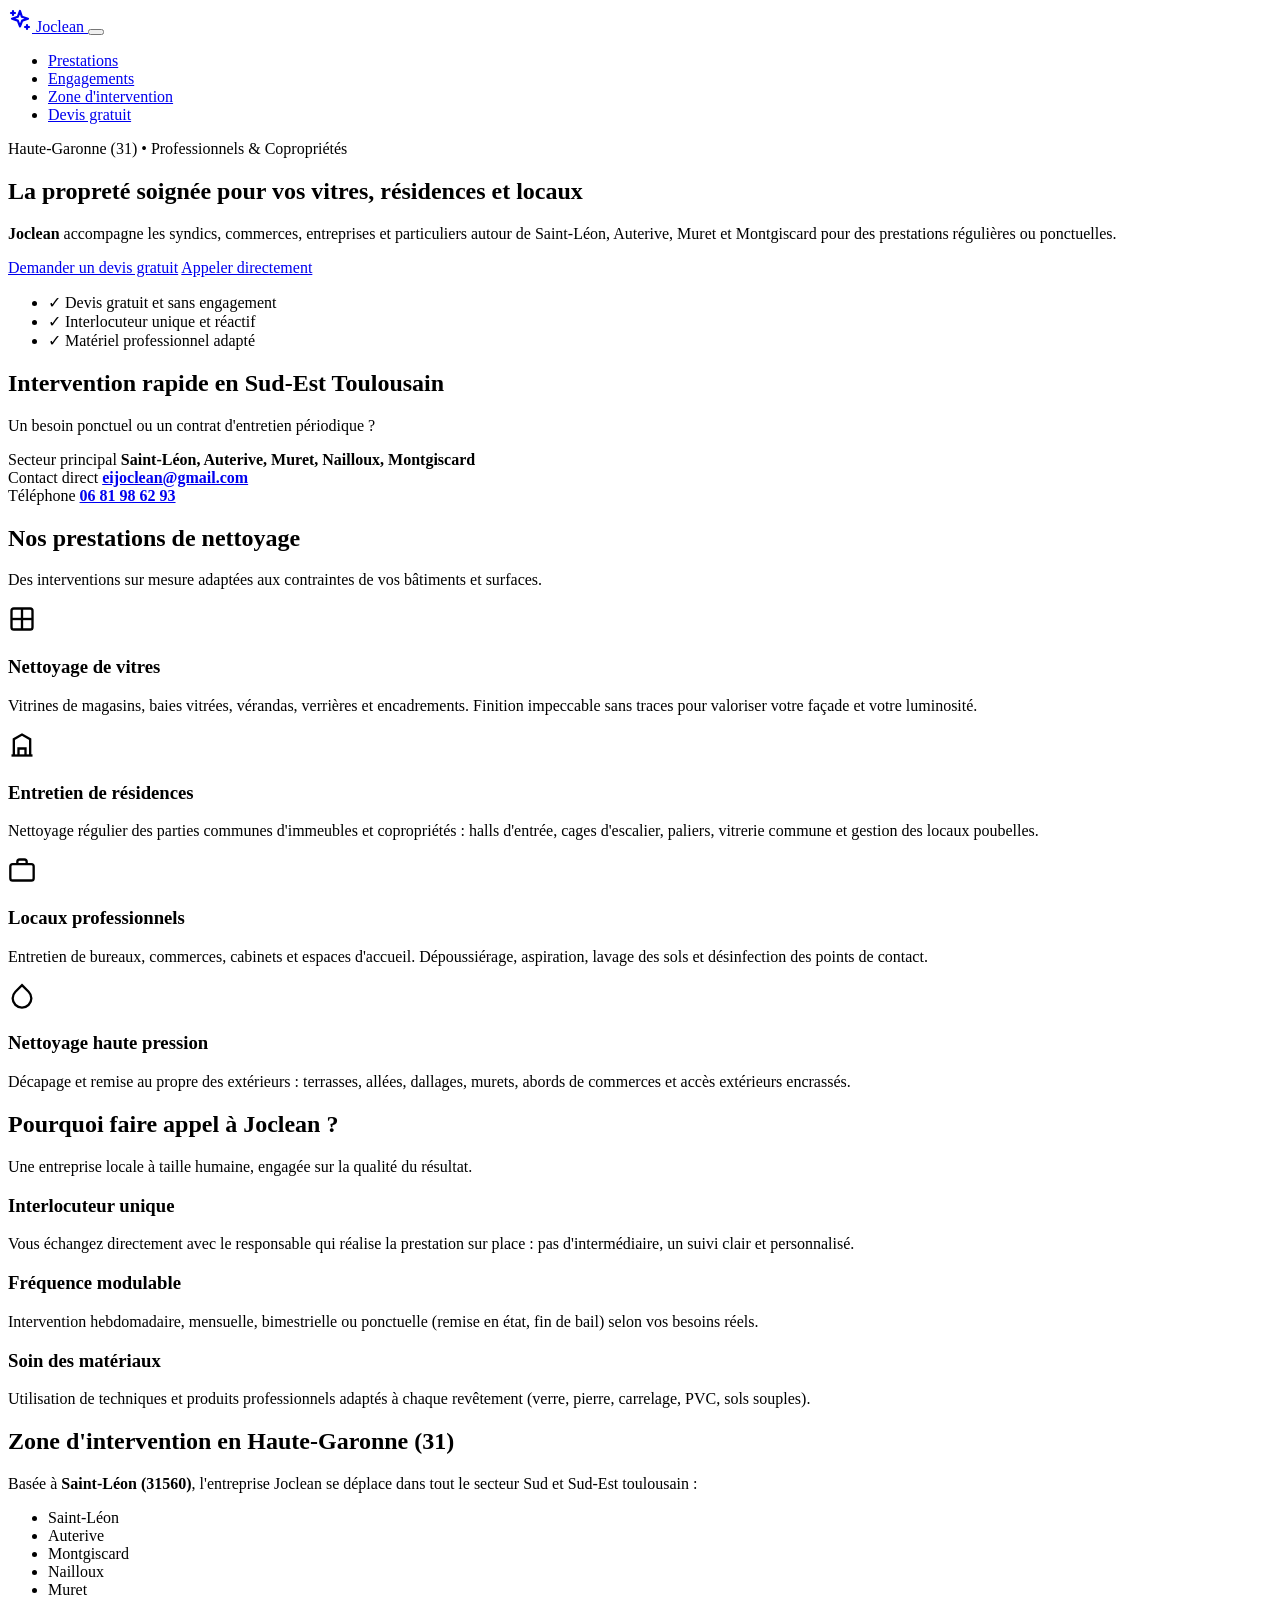
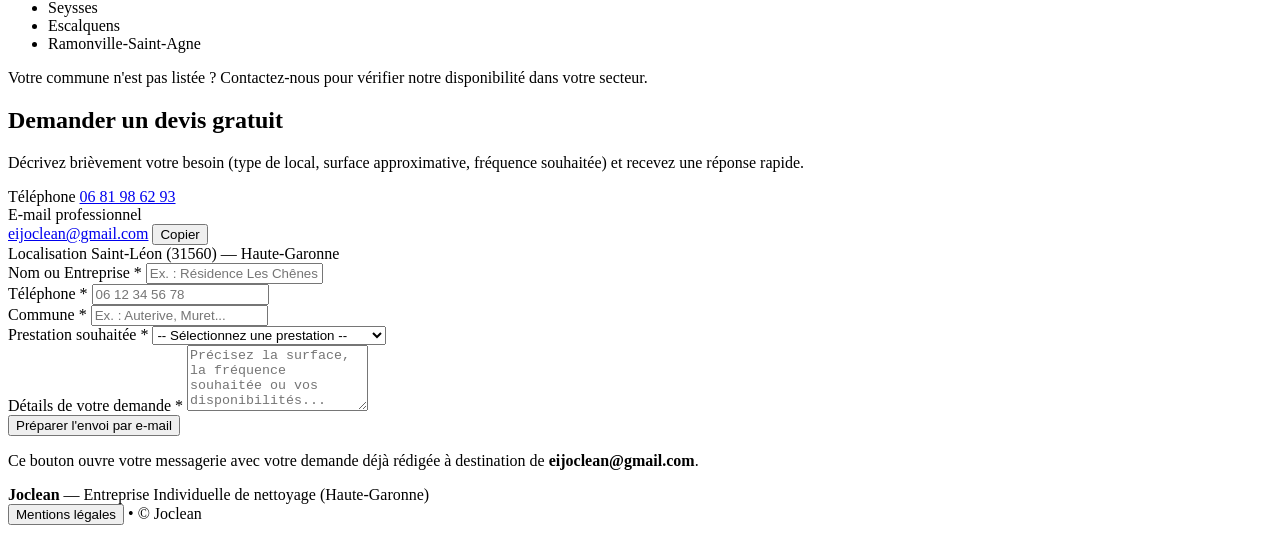
==== index.html @ 19c3bd2d "Update index.html" ====
<!DOCTYPE html>
<html lang="fr">
<head>
  <meta charset="UTF-8">
  <meta name="viewport" content="width=device-width, initial-scale=1.0">
  <title>Joclean | Nettoyage de vitres, résidences et locaux en Haute-Garonne (31)</title>
  <meta name="description" content="Joclean : entreprise de nettoyage professionnel en Haute-Garonne. Entretien de résidences, nettoyage de vitres, locaux professionnels et haute pression autour de Saint-Léon, Auterive, Muret et Montgiscard.">
  <meta name="robots" content="index, follow">

  <!-- Open Graph pour le partage sur les réseaux et Google -->
  <meta property="og:title" content="Joclean — Nettoyage & Entretien en Haute-Garonne (31)">
  <meta property="og:description" content="Entretien de résidences, nettoyage de vitres, commerces et haute pression. Devis gratuit et intervention rapide.">
  <meta property="og:type" content="website">
  <meta property="og:url" content="https://jordan64-labs.github.io/joclean/">

  <link rel="stylesheet" href="css/style.css">

  <!-- Données structurées SEO Local pour Google Fiche d'établissement -->
  <script type="application/ld+json">
  {
    "@context": "https://schema.org",
    "@type": "LocalBusiness",
    "name": "Joclean",
    "description": "Entreprise de nettoyage de vitres, entretien de résidences, locaux professionnels et nettoyage haute pression en Haute-Garonne.",
    "url": "https://jordan64-labs.github.io/joclean/",
    "email": "eijoclean@gmail.com",
    "telephone": "+33681986293",
    "address": {
      "@type": "PostalAddress",
      "addressLocality": "Saint-Léon",
      "postalCode": "31560",
      "addressRegion": "Occitanie",
      "addressCountry": "FR"
    },
    "areaServed": [
      "Saint-Léon",
      "Auterive",
      "Montgiscard",
      "Nailloux",
      "Muret",
      "Seysses",
      "Escalquens",
      "Ramonville-Saint-Agne"
    ]
  }
  </script>
</head>
<body>

  <!-- En-tête et navigation -->
  <header class="site-header" id="top">
    <div class="container header-inner">
      <a href="#top" class="brand" aria-label="Accueil Joclean">
        <span class="brand-icon" aria-hidden="true">
          <svg viewBox="0 0 24 24" width="24" height="24" fill="none" stroke="currentColor" stroke-width="2.2" stroke-linecap="round" stroke-linejoin="round">
            <path d="M12 3l1.9 5.8L20 10.7l-5.8 1.9L12 18.4l-2.2-5.8L4 10.7l5.8-1.9L12 3z"/>
            <path d="M5 3v4M3 5h4M19 17v4M17 19h4"/>
          </svg>
        </span>
        <span class="brand-text">Joclean</span>
      </a>

      <button class="nav-toggle" id="nav-toggle" aria-expanded="false" aria-controls="main-nav" aria-label="Ouvrir le menu">
        <span></span>
        <span></span>
        <span></span>
      </button>

      <nav class="main-nav" id="main-nav" aria-label="Navigation principale">
        <ul>
          <li><a href="#prestations">Prestations</a></li>
          <li><a href="#engagements">Engagements</a></li>
          <li><a href="#zone">Zone d'intervention</a></li>
          <li><a href="#contact" class="btn btn-sm btn-primary">Devis gratuit</a></li>
        </ul>
      </nav>
    </div>
  </header>

  <main>
    <!-- Section Hero -->
    <section class="hero">
      <div class="container hero-grid">
        <div class="hero-content">
          <span class="badge">Haute-Garonne (31) • Professionnels &amp; Copropriétés</span>
          <h1>La propreté soignée pour vos vitres, résidences et locaux</h1>
          <p class="hero-lead">
            <strong>Joclean</strong> accompagne les syndics, commerces, entreprises et particuliers autour de Saint-Léon, Auterive, Muret et Montgiscard pour des prestations régulières ou ponctuelles.
          </p>
          <div class="hero-actions">
            <a href="#contact" class="btn btn-primary">Demander un devis gratuit</a>
            <!-- À REMPLACER par ton vrai numéro au format international (+336...) -->
            <a href="tel:+33681986293" class="btn btn-outline">Appeler directement</a>
          </div>
          <ul class="hero-highlights">
            <li>✓ Devis gratuit et sans engagement</li>
            <li>✓ Interlocuteur unique et réactif</li>
            <li>✓ Matériel professionnel adapté</li>
          </ul>
        </div>

        <div class="hero-card" aria-label="Résumé des services">
          <h2>Intervention rapide en Sud-Est Toulousain</h2>
          <p>Un besoin ponctuel ou un contrat d'entretien périodique ?</p>
          <div class="quick-info">
            <div class="quick-info-item">
              <span class="label">Secteur principal</span>
              <strong>Saint-Léon, Auterive, Muret, Nailloux, Montgiscard</strong>
            </div>
            <div class="quick-info-item">
              <span class="label">Contact direct</span>
              <strong><a href="mailto:eijoclean@gmail.com">eijoclean@gmail.com</a></strong>
            </div>
            <div class="quick-info-item">
              <span class="label">Téléphone</span>
              <!-- À REMPLACER par ton vrai numéro -->
              <strong><a href="tel:+33681986293">06 81 98 62 93</a></strong>
            </div>
          </div>
        </div>
      </div>
    </section>

    <!-- Section Prestations -->
    <section class="section" id="prestations">
      <div class="container">
        <div class="section-header">
          <h2>Nos prestations de nettoyage</h2>
          <p>Des interventions sur mesure adaptées aux contraintes de vos bâtiments et surfaces.</p>
        </div>

        <div class="cards-grid">
          <article class="card">
            <div class="card-icon" aria-hidden="true">
              <svg viewBox="0 0 24 24" width="28" height="28" fill="none" stroke="currentColor" stroke-width="2">
                <rect x="3" y="3" width="18" height="18" rx="2"/>
                <line x1="12" y1="3" x2="12" y2="21"/>
                <line x1="3" y1="12" x2="21" y2="12"/>
              </svg>
            </div>
            <h3>Nettoyage de vitres</h3>
            <p>Vitrines de magasins, baies vitrées, vérandas, verrières et encadrements. Finition impeccable sans traces pour valoriser votre façade et votre luminosité.</p>
          </article>

          <article class="card">
            <div class="card-icon" aria-hidden="true">
              <svg viewBox="0 0 24 24" width="28" height="28" fill="none" stroke="currentColor" stroke-width="2">
                <path d="M3 21h18"/>
                <path d="M5 21V7l7-4 7 4v14"/>
                <path d="M9 21v-6h6v6"/>
              </svg>
            </div>
            <h3>Entretien de résidences</h3>
            <p>Nettoyage régulier des parties communes d'immeubles et copropriétés : halls d'entrée, cages d'escalier, paliers, vitrerie commune et gestion des locaux poubelles.</p>
          </article>

          <article class="card">
            <div class="card-icon" aria-hidden="true">
              <svg viewBox="0 0 24 24" width="28" height="28" fill="none" stroke="currentColor" stroke-width="2">
                <rect x="2" y="7" width="20" height="14" rx="2"/>
                <path d="M16 7V5a2 2 0 0 0-2-2h-4a2 2 0 0 0-2 2v2"/>
              </svg>
            </div>
            <h3>Locaux professionnels</h3>
            <p>Entretien de bureaux, commerces, cabinets et espaces d'accueil. Dépoussiérage, aspiration, lavage des sols et désinfection des points de contact.</p>
          </article>

          <article class="card">
            <div class="card-icon" aria-hidden="true">
              <svg viewBox="0 0 24 24" width="28" height="28" fill="none" stroke="currentColor" stroke-width="2">
                <path d="M12 2.69l5.66 5.66a8 8 0 1 1-11.31 0z"/>
              </svg>
            </div>
            <h3>Nettoyage haute pression</h3>
            <p>Décapage et remise au propre des extérieurs : terrasses, allées, dallages, murets, abords de commerces et accès extérieurs encrassés.</p>
          </article>
        </div>
      </div>
    </section>

    <!-- Section Engagements -->
    <section class="section section-alt" id="engagements">
      <div class="container">
        <div class="section-header">
          <h2>Pourquoi faire appel à Joclean ?</h2>
          <p>Une entreprise locale à taille humaine, engagée sur la qualité du résultat.</p>
        </div>

        <div class="features-grid">
          <div class="feature-item">
            <h3>Interlocuteur unique</h3>
            <p>Vous échangez directement avec le responsable qui réalise la prestation sur place : pas d'intermédiaire, un suivi clair et personnalisé.</p>
          </div>
          <div class="feature-item">
            <h3>Fréquence modulable</h3>
            <p>Intervention hebdomadaire, mensuelle, bimestrielle ou ponctuelle (remise en état, fin de bail) selon vos besoins réels.</p>
          </div>
          <div class="feature-item">
            <h3>Soin des matériaux</h3>
            <p>Utilisation de techniques et produits professionnels adaptés à chaque revêtement (verre, pierre, carrelage, PVC, sols souples).</p>
          </div>
        </div>
      </div>
    </section>

    <!-- Section Zone d'intervention -->
    <section class="section" id="zone">
      <div class="container zone-box">
        <div>
          <h2>Zone d'intervention en Haute-Garonne (31)</h2>
          <p>Basée à <strong>Saint-Léon (31560)</strong>, l'entreprise Joclean se déplace dans tout le secteur Sud et Sud-Est toulousain :</p>
          <ul class="communes-list">
            <li>Saint-Léon</li>
            <li>Auterive</li>
            <li>Montgiscard</li>
            <li>Nailloux</li>
            <li>Muret</li>
            <li>Seysses</li>
            <li>Escalquens</li>
            <li>Ramonville-Saint-Agne</li>
          </ul>
          <p class="zone-note">Votre commune n'est pas listée ? Contactez-nous pour vérifier notre disponibilité dans votre secteur.</p>
        </div>
      </div>
    </section>

    <!-- Section Contact -->
    <section class="section section-alt" id="contact">
      <div class="container contact-grid">
        <div class="contact-info">
          <h2>Demander un devis gratuit</h2>
          <p>Décrivez brièvement votre besoin (type de local, surface approximative, fréquence souhaitée) et recevez une réponse rapide.</p>

          <div class="contact-methods">
            <div class="contact-method">
              <span class="method-label">Téléphone</span>
              <!-- À REMPLACER par ton vrai numéro -->
              <a href="tel:+33681986293" class="method-value">06 81 98 62 93</a>
            </div>

            <div class="contact-method">
              <span class="method-label">E-mail professionnel</span>
              <div class="email-row">
                <a href="mailto:eijoclean@gmail.com" class="method-value">eijoclean@gmail.com</a>
                <button type="button" class="btn btn-sm btn-outline" id="copy-email-btn" data-email="eijoclean@gmail.com">Copier</button>
              </div>
              <span class="copy-feedback" id="copy-feedback" role="status" aria-live="polite"></span>
            </div>

            <div class="contact-method">
              <span class="method-label">Localisation</span>
              <span class="method-value">Saint-Léon (31560) — Haute-Garonne</span>
            </div>
          </div>
        </div>

        <form class="contact-form" id="contact-form" novalidate>
          <div class="form-group">
            <label for="nom">Nom ou Entreprise *</label>
            <input type="text" id="nom" name="nom" required placeholder="Ex. : Résidence Les Chênes / M. Dupont">
            <span class="error-msg" id="error-nom"></span>
          </div>

          <div class="form-row">
            <div class="form-group">
              <label for="telephone">Téléphone *</label>
              <input type="tel" id="telephone" name="telephone" required placeholder="06 12 34 56 78">
              <span class="error-msg" id="error-telephone"></span>
            </div>
            <div class="form-group">
              <label for="commune">Commune *</label>
              <input type="text" id="commune" name="commune" required placeholder="Ex. : Auterive, Muret...">
              <span class="error-msg" id="error-commune"></span>
            </div>
          </div>

          <div class="form-group">
            <label for="prestation">Prestation souhaitée *</label>
            <select id="prestation" name="prestation" required>
              <option value="">-- Sélectionnez une prestation --</option>
              <option value="Nettoyage de vitres">Nettoyage de vitres</option>
              <option value="Entretien de résidence / copropriété">Entretien de résidence / copropriété</option>
              <option value="Nettoyage de locaux professionnels">Nettoyage de locaux professionnels</option>
              <option value="Nettoyage haute pression">Nettoyage haute pression</option>
              <option value="Autre demande">Autre demande</option>
            </select>
            <span class="error-msg" id="error-prestation"></span>
          </div>

          <div class="form-group">
            <label for="message">Détails de votre demande *</label>
            <textarea id="message" name="message" rows="4" required placeholder="Précisez la surface, la fréquence souhaitée ou vos disponibilités..."></textarea>
            <span class="error-msg" id="error-message"></span>
          </div>

          <button type="submit" class="btn btn-primary btn-block">Préparer l'envoi par e-mail</button>
          <p class="form-hint">Ce bouton ouvre votre messagerie avec votre demande déjà rédigée à destination de <strong>eijoclean@gmail.com</strong>.</p>
          <div class="form-status" id="form-status" role="status" aria-live="polite"></div>
        </form>
      </div>
    </section>
  </main>

  <!-- Pied de page -->
  <footer class="site-footer">
    <div class="container footer-inner">
      <div>
        <strong>Joclean</strong> — Entreprise Individuelle de nettoyage (Haute-Garonne)
      </div>
      <div class="footer-links">
        <button type="button" class="link-btn" id="open-legal-btn">Mentions légales</button>
        <span>•</span>
        <span>© <span id="current-year"></span> Joclean</span>
      </div>
    </div>
  </footer>

  <!-- Fenêtre modale Mentions Légales -->
  <dialog class="legal-dialog" id="legal-dialog" aria-labelledby="legal-title">
    <div class="legal-content">
      <div class="legal-header">
        <h2 id="legal-title">Mentions légales</h2>
        <button type="button" class="close-dialog" id="close-legal-btn" aria-label="Fermer les mentions légales">&times;</button>
      </div>
      <div class="legal-body">
        <p><strong>Éditeur du site :</strong><br>
        Joclean — Jordan Fernandez (Entrepreneur Individuel)<br>
        Adresse : 31560 Saint-Léon, France<br>
        <!-- À REMPLACER par ton numéro SIRET -->
        SIRET : [À compléter : 51872156800054]<br>
        E-mail : eijoclean@gmail.com</p>

        <p><strong>Hébergement :</strong><br>
        GitHub Pages — GitHub, Inc.<br>
        88 Colin P Kelly Jr St, San Francisco, CA 94107, États-Unis</p>

        <p><strong>Données personnelles :</strong><br>
        Ce site vitrine ne dépose aucun cookie publicitaire et ne stocke aucune donnée personnelle sur serveur. Les informations saisies dans le formulaire servent uniquement à préparer votre message électronique à destination de Joclean.</p>
      </div>
    </div>
  </dialog>

  <script src="js/main.js"></script>
</body>
</html>
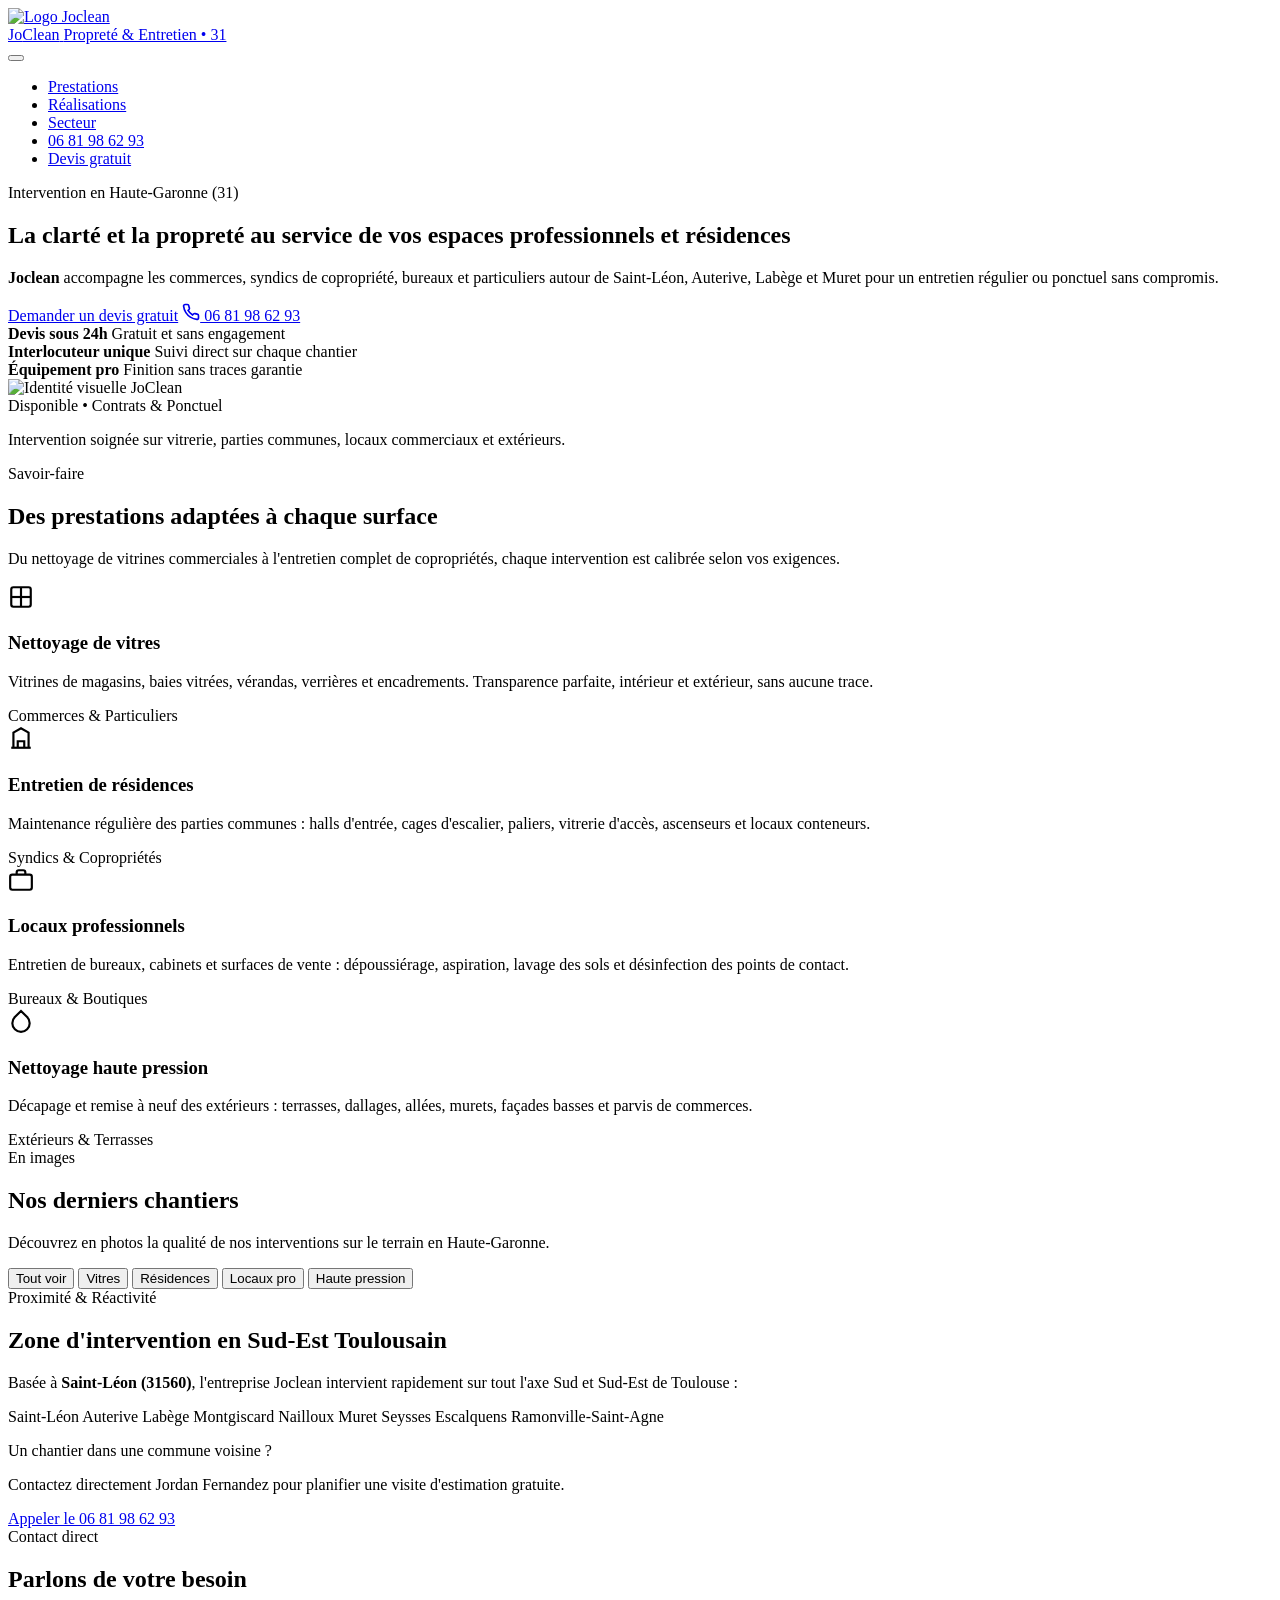
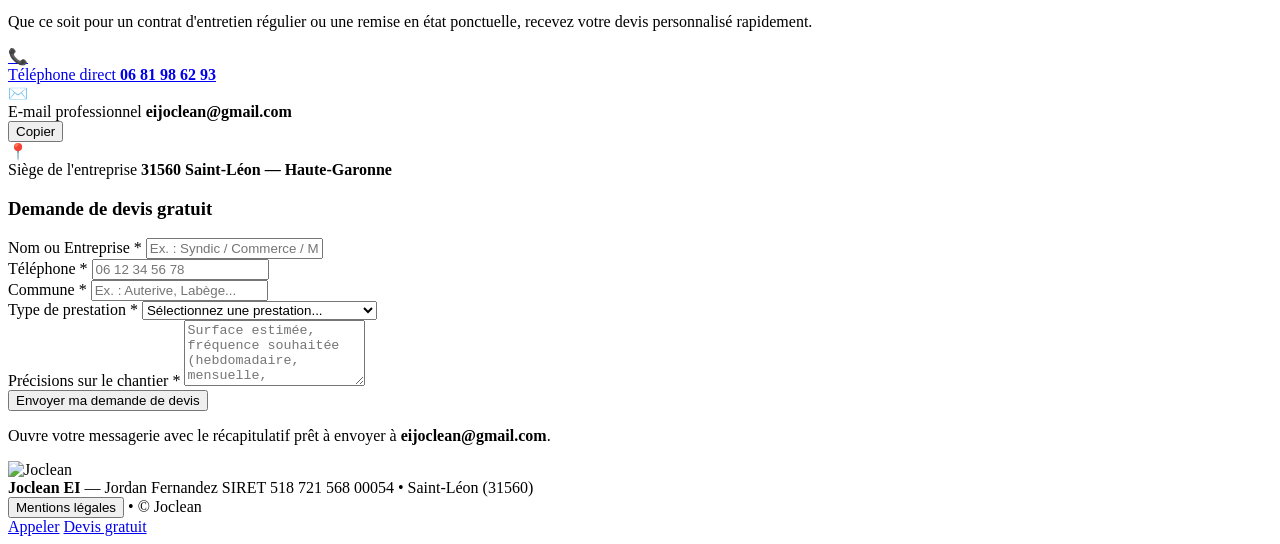
==== commit 65ab6147: "Update index.html" ====
--- a/index.html
+++ b/index.html
@@ -4,29 +4,39 @@
   <meta charset="UTF-8">
   <meta name="viewport" content="width=device-width, initial-scale=1.0">
   <title>Joclean | Nettoyage de vitres, résidences et locaux en Haute-Garonne (31)</title>
-  <meta name="description" content="Joclean : entreprise de nettoyage professionnel en Haute-Garonne. Entretien de résidences, nettoyage de vitres, locaux professionnels et haute pression autour de Saint-Léon, Auterive, Muret et Montgiscard.">
+  <meta name="description" content="Joclean EI — Entreprise de nettoyage en Haute-Garonne (Saint-Léon, Auterive, Labège, Muret, Montgiscard). Nettoyage de vitres, entretien de résidences, locaux professionnels et haute pression.">
   <meta name="robots" content="index, follow">
 
-  <!-- Open Graph pour le partage sur les réseaux et Google -->
+  <!-- Open Graph & Partage -->
   <meta property="og:title" content="Joclean — Nettoyage & Entretien en Haute-Garonne (31)">
-  <meta property="og:description" content="Entretien de résidences, nettoyage de vitres, commerces et haute pression. Devis gratuit et intervention rapide.">
+  <meta property="og:description" content="Vitres, résidences, commerces et nettoyage haute pression. Devis gratuit et intervention soignée en Sud-Est Toulousain.">
   <meta property="og:type" content="website">
-  <meta property="og:url" content="https://jordan64-labs.github.io/joclean/">
-
+  <meta property="og:url" content="https://jordan64-labs.github.io/Joclean/">
+  <meta property="og:image" content="https://jordan64-labs.github.io/Joclean/assets/logo.jpg">
+
+  <!-- Typographie moderne : Plus Jakarta Sans & Inter -->
+  <link rel="preconnect" href="https://fonts.googleapis.com">
+  <link rel="preconnect" href="https://fonts.gstatic.com" crossorigin>
+  <link href="https://fonts.googleapis.com/css2?family=Inter:wght@400;500;600&family=Plus+Jakarta+Sans:wght@600;700;800&display=swap" rel="stylesheet">
+
+  <link rel="icon" type="image/jpeg" href="assets/logo.jpg">
   <link rel="stylesheet" href="css/style.css">
 
-  <!-- Données structurées SEO Local pour Google Fiche d'établissement -->
+  <!-- SEO Local Google Fiche d'établissement -->
   <script type="application/ld+json">
   {
     "@context": "https://schema.org",
     "@type": "LocalBusiness",
     "name": "Joclean",
-    "description": "Entreprise de nettoyage de vitres, entretien de résidences, locaux professionnels et nettoyage haute pression en Haute-Garonne.",
-    "url": "https://jordan64-labs.github.io/joclean/",
+    "legalName": "Joclean EI - Jordan Fernandez",
+    "image": "https://jordan64-labs.github.io/Joclean/assets/logo.jpg",
+    "url": "https://jordan64-labs.github.io/Joclean/",
+    "telephone": "+33681986293",
     "email": "eijoclean@gmail.com",
-    "telephone": "+33681986293",
+    "taxID": "51872156800054",
     "address": {
       "@type": "PostalAddress",
+      "streetAddress": "12 Rue Des Pyrénées, Villa 11",
       "addressLocality": "Saint-Léon",
       "postalCode": "31560",
       "addressRegion": "Occitanie",
@@ -35,6 +45,7 @@
     "areaServed": [
       "Saint-Léon",
       "Auterive",
+      "Labège",
       "Montgiscard",
       "Nailloux",
       "Muret",
@@ -47,17 +58,15 @@
 </head>
 <body>
 
-  <!-- En-tête et navigation -->
+  <!-- Navigation fixe effet verre dépoli -->
   <header class="site-header" id="top">
     <div class="container header-inner">
       <a href="#top" class="brand" aria-label="Accueil Joclean">
-        <span class="brand-icon" aria-hidden="true">
-          <svg viewBox="0 0 24 24" width="24" height="24" fill="none" stroke="currentColor" stroke-width="2.2" stroke-linecap="round" stroke-linejoin="round">
-            <path d="M12 3l1.9 5.8L20 10.7l-5.8 1.9L12 18.4l-2.2-5.8L4 10.7l5.8-1.9L12 3z"/>
-            <path d="M5 3v4M3 5h4M19 17v4M17 19h4"/>
-          </svg>
-        </span>
-        <span class="brand-text">Joclean</span>
+        <img src="assets/logo.jpg" alt="Logo Joclean" class="brand-logo">
+        <div class="brand-info">
+          <span class="brand-name">Jo<span class="accent">Clean</span></span>
+          <span class="brand-tag">Propreté &amp; Entretien • 31</span>
+        </div>
       </a>
 
       <button class="nav-toggle" id="nav-toggle" aria-expanded="false" aria-controls="main-nav" aria-label="Ouvrir le menu">
@@ -69,52 +78,61 @@
       <nav class="main-nav" id="main-nav" aria-label="Navigation principale">
         <ul>
           <li><a href="#prestations">Prestations</a></li>
-          <li><a href="#engagements">Engagements</a></li>
-          <li><a href="#zone">Zone d'intervention</a></li>
-          <li><a href="#contact" class="btn btn-sm btn-primary">Devis gratuit</a></li>
+          <li><a href="#realisations">Réalisations</a></li>
+          <li><a href="#zone">Secteur</a></li>
+          <li><a href="tel:+33681986293" class="nav-phone">06 81 98 62 93</a></li>
+          <li><a href="#contact" class="btn btn-primary btn-sm">Devis gratuit</a></li>
         </ul>
       </nav>
     </div>
   </header>
 
   <main>
-    <!-- Section Hero -->
+    <!-- Section Hero épurée -->
     <section class="hero">
       <div class="container hero-grid">
-        <div class="hero-content">
-          <span class="badge">Haute-Garonne (31) • Professionnels &amp; Copropriétés</span>
-          <h1>La propreté soignée pour vos vitres, résidences et locaux</h1>
+        <div class="hero-content reveal">
+          <div class="pill-badge">
+            <span class="dot"></span>
+            Intervention en Haute-Garonne (31)
+          </div>
+          <h1>La clarté et la propreté au service de vos <span class="text-gradient">espaces professionnels et résidences</span></h1>
           <p class="hero-lead">
-            <strong>Joclean</strong> accompagne les syndics, commerces, entreprises et particuliers autour de Saint-Léon, Auterive, Muret et Montgiscard pour des prestations régulières ou ponctuelles.
+            <strong>Joclean</strong> accompagne les commerces, syndics de copropriété, bureaux et particuliers autour de Saint-Léon, Auterive, Labège et Muret pour un entretien régulier ou ponctuel sans compromis.
           </p>
+
           <div class="hero-actions">
             <a href="#contact" class="btn btn-primary">Demander un devis gratuit</a>
-            <!-- À REMPLACER par ton vrai numéro au format international (+336...) -->
-            <a href="tel:+33681986293" class="btn btn-outline">Appeler directement</a>
-          </div>
-          <ul class="hero-highlights">
-            <li>✓ Devis gratuit et sans engagement</li>
-            <li>✓ Interlocuteur unique et réactif</li>
-            <li>✓ Matériel professionnel adapté</li>
-          </ul>
-        </div>
-
-        <div class="hero-card" aria-label="Résumé des services">
-          <h2>Intervention rapide en Sud-Est Toulousain</h2>
-          <p>Un besoin ponctuel ou un contrat d'entretien périodique ?</p>
-          <div class="quick-info">
-            <div class="quick-info-item">
-              <span class="label">Secteur principal</span>
-              <strong>Saint-Léon, Auterive, Muret, Nailloux, Montgiscard</strong>
-            </div>
-            <div class="quick-info-item">
-              <span class="label">Contact direct</span>
-              <strong><a href="mailto:eijoclean@gmail.com">eijoclean@gmail.com</a></strong>
-            </div>
-            <div class="quick-info-item">
-              <span class="label">Téléphone</span>
-              <!-- À REMPLACER par ton vrai numéro -->
-              <strong><a href="tel:+33681986293">06 81 98 62 93</a></strong>
+            <a href="tel:+33681986293" class="btn btn-secondary">
+              <svg viewBox="0 0 24 24" width="18" height="18" fill="none" stroke="currentColor" stroke-width="2.2"><path d="M22 16.92v3a2 2 0 0 1-2.18 2 19.79 19.79 0 0 1-8.63-3.07 19.5 19.5 0 0 1-6-6 19.79 19.79 0 0 1-3.07-8.67A2 2 0 0 1 4.11 2h3a2 2 0 0 1 2 1.72c.127.96.361 1.903.7 2.81a2 2 0 0 1-.45 2.11L8.09 9.91a16 16 0 0 0 6 6l1.27-1.27a2 2 0 0 1 2.11-.45c.907.339 1.85.573 2.81.7A2 2 0 0 1 22 16.92z"/></svg>
+              06 81 98 62 93
+            </a>
+          </div>
+
+          <div class="trust-strip">
+            <div class="trust-item">
+              <strong>Devis sous 24h</strong>
+              <span>Gratuit et sans engagement</span>
+            </div>
+            <div class="trust-divider"></div>
+            <div class="trust-item">
+              <strong>Interlocuteur unique</strong>
+              <span>Suivi direct sur chaque chantier</span>
+            </div>
+            <div class="trust-divider"></div>
+            <div class="trust-item">
+              <strong>Équipement pro</strong>
+              <span>Finition sans traces garantie</span>
+            </div>
+          </div>
+        </div>
+
+        <div class="hero-visual reveal">
+          <div class="logo-showcase">
+            <img src="assets/logo.jpg" alt="Identité visuelle JoClean">
+            <div class="showcase-caption">
+              <span class="status-pill">Disponible • Contrats &amp; Ponctuel</span>
+              <p>Intervention soignée sur vitrerie, parties communes, locaux commerciaux et extérieurs.</p>
             </div>
           </div>
         </div>
@@ -124,140 +142,155 @@
     <!-- Section Prestations -->
     <section class="section" id="prestations">
       <div class="container">
-        <div class="section-header">
-          <h2>Nos prestations de nettoyage</h2>
-          <p>Des interventions sur mesure adaptées aux contraintes de vos bâtiments et surfaces.</p>
-        </div>
-
-        <div class="cards-grid">
-          <article class="card">
-            <div class="card-icon" aria-hidden="true">
-              <svg viewBox="0 0 24 24" width="28" height="28" fill="none" stroke="currentColor" stroke-width="2">
-                <rect x="3" y="3" width="18" height="18" rx="2"/>
-                <line x1="12" y1="3" x2="12" y2="21"/>
-                <line x1="3" y1="12" x2="21" y2="12"/>
-              </svg>
+        <div class="section-header reveal">
+          <span class="eyebrow">Savoir-faire</span>
+          <h2>Des prestations adaptées à chaque surface</h2>
+          <p>Du nettoyage de vitrines commerciales à l'entretien complet de copropriétés, chaque intervention est calibrée selon vos exigences.</p>
+        </div>
+
+        <div class="services-grid">
+          <article class="service-card reveal">
+            <div class="service-icon teal">
+              <svg viewBox="0 0 24 24" width="26" height="26" fill="none" stroke="currentColor" stroke-width="2"><rect x="3" y="3" width="18" height="18" rx="2"/><line x1="12" y1="3" x2="12" y2="21"/><line x1="3" y1="12" x2="21" y2="12"/></svg>
             </div>
             <h3>Nettoyage de vitres</h3>
-            <p>Vitrines de magasins, baies vitrées, vérandas, verrières et encadrements. Finition impeccable sans traces pour valoriser votre façade et votre luminosité.</p>
+            <p>Vitrines de magasins, baies vitrées, vérandas, verrières et encadrements. Transparence parfaite, intérieur et extérieur, sans aucune trace.</p>
+            <span class="service-tag">Commerces &amp; Particuliers</span>
           </article>
 
-          <article class="card">
-            <div class="card-icon" aria-hidden="true">
-              <svg viewBox="0 0 24 24" width="28" height="28" fill="none" stroke="currentColor" stroke-width="2">
-                <path d="M3 21h18"/>
-                <path d="M5 21V7l7-4 7 4v14"/>
-                <path d="M9 21v-6h6v6"/>
-              </svg>
+          <article class="service-card reveal">
+            <div class="service-icon blue">
+              <svg viewBox="0 0 24 24" width="26" height="26" fill="none" stroke="currentColor" stroke-width="2"><path d="M3 21h18"/><path d="M5 21V7l7-4 7 4v14"/><path d="M9 21v-6h6v6"/></svg>
             </div>
             <h3>Entretien de résidences</h3>
-            <p>Nettoyage régulier des parties communes d'immeubles et copropriétés : halls d'entrée, cages d'escalier, paliers, vitrerie commune et gestion des locaux poubelles.</p>
+            <p>Maintenance régulière des parties communes : halls d'entrée, cages d'escalier, paliers, vitrerie d'accès, ascenseurs et locaux conteneurs.</p>
+            <span class="service-tag">Syndics &amp; Copropriétés</span>
           </article>
 
-          <article class="card">
-            <div class="card-icon" aria-hidden="true">
-              <svg viewBox="0 0 24 24" width="28" height="28" fill="none" stroke="currentColor" stroke-width="2">
-                <rect x="2" y="7" width="20" height="14" rx="2"/>
-                <path d="M16 7V5a2 2 0 0 0-2-2h-4a2 2 0 0 0-2 2v2"/>
-              </svg>
+          <article class="service-card reveal">
+            <div class="service-icon teal">
+              <svg viewBox="0 0 24 24" width="26" height="26" fill="none" stroke="currentColor" stroke-width="2"><rect x="2" y="7" width="20" height="14" rx="2"/><path d="M16 7V5a2 2 0 0 0-2-2h-4a2 2 0 0 0-2 2v2"/></svg>
             </div>
             <h3>Locaux professionnels</h3>
-            <p>Entretien de bureaux, commerces, cabinets et espaces d'accueil. Dépoussiérage, aspiration, lavage des sols et désinfection des points de contact.</p>
+            <p>Entretien de bureaux, cabinets et surfaces de vente : dépoussiérage, aspiration, lavage des sols et désinfection des points de contact.</p>
+            <span class="service-tag">Bureaux &amp; Boutiques</span>
           </article>
 
-          <article class="card">
-            <div class="card-icon" aria-hidden="true">
-              <svg viewBox="0 0 24 24" width="28" height="28" fill="none" stroke="currentColor" stroke-width="2">
-                <path d="M12 2.69l5.66 5.66a8 8 0 1 1-11.31 0z"/>
-              </svg>
+          <article class="service-card reveal">
+            <div class="service-icon blue">
+              <svg viewBox="0 0 24 24" width="26" height="26" fill="none" stroke="currentColor" stroke-width="2"><path d="M12 2.69l5.66 5.66a8 8 0 1 1-11.31 0z"/></svg>
             </div>
             <h3>Nettoyage haute pression</h3>
-            <p>Décapage et remise au propre des extérieurs : terrasses, allées, dallages, murets, abords de commerces et accès extérieurs encrassés.</p>
+            <p>Décapage et remise à neuf des extérieurs : terrasses, dallages, allées, murets, façades basses et parvis de commerces.</p>
+            <span class="service-tag">Extérieurs &amp; Terrasses</span>
           </article>
         </div>
       </div>
     </section>
 
-    <!-- Section Engagements -->
-    <section class="section section-alt" id="engagements">
+    <!-- Section Réalisations & Galerie dynamique -->
+    <section class="section section-soft" id="realisations">
       <div class="container">
-        <div class="section-header">
-          <h2>Pourquoi faire appel à Joclean ?</h2>
-          <p>Une entreprise locale à taille humaine, engagée sur la qualité du résultat.</p>
-        </div>
-
-        <div class="features-grid">
-          <div class="feature-item">
-            <h3>Interlocuteur unique</h3>
-            <p>Vous échangez directement avec le responsable qui réalise la prestation sur place : pas d'intermédiaire, un suivi clair et personnalisé.</p>
-          </div>
-          <div class="feature-item">
-            <h3>Fréquence modulable</h3>
-            <p>Intervention hebdomadaire, mensuelle, bimestrielle ou ponctuelle (remise en état, fin de bail) selon vos besoins réels.</p>
-          </div>
-          <div class="feature-item">
-            <h3>Soin des matériaux</h3>
-            <p>Utilisation de techniques et produits professionnels adaptés à chaque revêtement (verre, pierre, carrelage, PVC, sols souples).</p>
-          </div>
+        <div class="section-header reveal">
+          <span class="eyebrow">En images</span>
+          <h2>Nos derniers chantiers</h2>
+          <p>Découvrez en photos la qualité de nos interventions sur le terrain en Haute-Garonne.</p>
+        </div>
+
+        <!-- Filtres par catégorie -->
+        <div class="gallery-filters reveal" role="tablist" aria-label="Filtrer les réalisations">
+          <button type="button" class="filter-btn active" data-filter="all">Tout voir</button>
+          <button type="button" class="filter-btn" data-filter="vitres">Vitres</button>
+          <button type="button" class="filter-btn" data-filter="residences">Résidences</button>
+          <button type="button" class="filter-btn" data-filter="locaux">Locaux pro</button>
+          <button type="button" class="filter-btn" data-filter="pression">Haute pression</button>
+        </div>
+
+        <!-- Grille alimentée automatiquement par js/chantiers.js -->
+        <div class="gallery-grid" id="gallery-grid"></div>
+
+        <!-- Message affiché tant qu'aucune photo n'a été ajoutée -->
+        <div class="gallery-empty" id="gallery-empty" hidden>
+          <div class="empty-icon">📸</div>
+          <h3>Galerie photos en cours de mise à jour</h3>
+          <p>Nos prochaines réalisations (vitrines, résidences et nettoyages haute pression) seront publiées ici très prochainement.</p>
+          <a href="#contact" class="btn btn-secondary btn-sm">Demander une estimation pour votre chantier</a>
         </div>
       </div>
     </section>
 
     <!-- Section Zone d'intervention -->
     <section class="section" id="zone">
-      <div class="container zone-box">
-        <div>
-          <h2>Zone d'intervention en Haute-Garonne (31)</h2>
-          <p>Basée à <strong>Saint-Léon (31560)</strong>, l'entreprise Joclean se déplace dans tout le secteur Sud et Sud-Est toulousain :</p>
-          <ul class="communes-list">
-            <li>Saint-Léon</li>
-            <li>Auterive</li>
-            <li>Montgiscard</li>
-            <li>Nailloux</li>
-            <li>Muret</li>
-            <li>Seysses</li>
-            <li>Escalquens</li>
-            <li>Ramonville-Saint-Agne</li>
-          </ul>
-          <p class="zone-note">Votre commune n'est pas listée ? Contactez-nous pour vérifier notre disponibilité dans votre secteur.</p>
+      <div class="container">
+        <div class="zone-card reveal">
+          <div class="zone-info">
+            <span class="eyebrow light">Proximité &amp; Réactivité</span>
+            <h2>Zone d'intervention en Sud-Est Toulousain</h2>
+            <p>Basée à <strong>Saint-Léon (31560)</strong>, l'entreprise Joclean intervient rapidement sur tout l'axe Sud et Sud-Est de Toulouse :</p>
+            <div class="communes-tags">
+              <span>Saint-Léon</span>
+              <span>Auterive</span>
+              <span>Labège</span>
+              <span>Montgiscard</span>
+              <span>Nailloux</span>
+              <span>Muret</span>
+              <span>Seysses</span>
+              <span>Escalquens</span>
+              <span>Ramonville-Saint-Agne</span>
+            </div>
+          </div>
+          <div class="zone-cta">
+            <p class="zone-cta-title">Un chantier dans une commune voisine ?</p>
+            <p class="zone-cta-text">Contactez directement Jordan Fernandez pour planifier une visite d'estimation gratuite.</p>
+            <a href="tel:+33681986293" class="btn btn-white">Appeler le 06 81 98 62 93</a>
+          </div>
         </div>
       </div>
     </section>
 
     <!-- Section Contact -->
-    <section class="section section-alt" id="contact">
-      <div class="container contact-grid">
-        <div class="contact-info">
-          <h2>Demander un devis gratuit</h2>
-          <p>Décrivez brièvement votre besoin (type de local, surface approximative, fréquence souhaitée) et recevez une réponse rapide.</p>
-
-          <div class="contact-methods">
-            <div class="contact-method">
-              <span class="method-label">Téléphone</span>
-              <!-- À REMPLACER par ton vrai numéro -->
-              <a href="tel:+33681986293" class="method-value">06 81 98 62 93</a>
-            </div>
-
-            <div class="contact-method">
-              <span class="method-label">E-mail professionnel</span>
-              <div class="email-row">
-                <a href="mailto:eijoclean@gmail.com" class="method-value">eijoclean@gmail.com</a>
-                <button type="button" class="btn btn-sm btn-outline" id="copy-email-btn" data-email="eijoclean@gmail.com">Copier</button>
+    <section class="section section-soft" id="contact">
+      <div class="container contact-layout">
+        <div class="contact-details reveal">
+          <span class="eyebrow">Contact direct</span>
+          <h2>Parlons de votre besoin</h2>
+          <p>Que ce soit pour un contrat d'entretien régulier ou une remise en état ponctuelle, recevez votre devis personnalisé rapidement.</p>
+
+          <div class="contact-cards">
+            <a href="tel:+33681986293" class="info-tile">
+              <span class="tile-icon">📞</span>
+              <div>
+                <span class="tile-label">Téléphone direct</span>
+                <strong class="tile-value">06 81 98 62 93</strong>
               </div>
-              <span class="copy-feedback" id="copy-feedback" role="status" aria-live="polite"></span>
-            </div>
-
-            <div class="contact-method">
-              <span class="method-label">Localisation</span>
-              <span class="method-value">Saint-Léon (31560) — Haute-Garonne</span>
-            </div>
-          </div>
-        </div>
-
-        <form class="contact-form" id="contact-form" novalidate>
+            </a>
+
+            <div class="info-tile">
+              <span class="tile-icon">✉️</span>
+              <div class="tile-grow">
+                <span class="tile-label">E-mail professionnel</span>
+                <strong class="tile-value">eijoclean@gmail.com</strong>
+              </div>
+              <button type="button" class="btn-copy" id="copy-email-btn" data-email="eijoclean@gmail.com">Copier</button>
+            </div>
+            <span class="copy-feedback" id="copy-feedback" role="status" aria-live="polite"></span>
+
+            <div class="info-tile">
+              <span class="tile-icon">📍</span>
+              <div>
+                <span class="tile-label">Siège de l'entreprise</span>
+                <strong class="tile-value">31560 Saint-Léon — Haute-Garonne</strong>
+              </div>
+            </div>
+          </div>
+        </div>
+
+        <form class="modern-form reveal" id="contact-form" novalidate>
+          <h3>Demande de devis gratuit</h3>
+
           <div class="form-group">
             <label for="nom">Nom ou Entreprise *</label>
-            <input type="text" id="nom" name="nom" required placeholder="Ex. : Résidence Les Chênes / M. Dupont">
+            <input type="text" id="nom" name="nom" required placeholder="Ex. : Syndic / Commerce / M. Dupont">
             <span class="error-msg" id="error-nom"></span>
           </div>
 
@@ -269,18 +302,18 @@
             </div>
             <div class="form-group">
               <label for="commune">Commune *</label>
-              <input type="text" id="commune" name="commune" required placeholder="Ex. : Auterive, Muret...">
+              <input type="text" id="commune" name="commune" required placeholder="Ex. : Auterive, Labège...">
               <span class="error-msg" id="error-commune"></span>
             </div>
           </div>
 
           <div class="form-group">
-            <label for="prestation">Prestation souhaitée *</label>
+            <label for="prestation">Type de prestation *</label>
             <select id="prestation" name="prestation" required>
-              <option value="">-- Sélectionnez une prestation --</option>
+              <option value="">Sélectionnez une prestation...</option>
               <option value="Nettoyage de vitres">Nettoyage de vitres</option>
               <option value="Entretien de résidence / copropriété">Entretien de résidence / copropriété</option>
-              <option value="Nettoyage de locaux professionnels">Nettoyage de locaux professionnels</option>
+              <option value="Locaux professionnels / commerces">Locaux professionnels / commerces</option>
               <option value="Nettoyage haute pression">Nettoyage haute pression</option>
               <option value="Autre demande">Autre demande</option>
             </select>
@@ -288,13 +321,13 @@
           </div>
 
           <div class="form-group">
-            <label for="message">Détails de votre demande *</label>
-            <textarea id="message" name="message" rows="4" required placeholder="Précisez la surface, la fréquence souhaitée ou vos disponibilités..."></textarea>
+            <label for="message">Précisions sur le chantier *</label>
+            <textarea id="message" name="message" rows="4" required placeholder="Surface estimée, fréquence souhaitée (hebdomadaire, mensuelle, ponctuelle)..."></textarea>
             <span class="error-msg" id="error-message"></span>
           </div>
 
-          <button type="submit" class="btn btn-primary btn-block">Préparer l'envoi par e-mail</button>
-          <p class="form-hint">Ce bouton ouvre votre messagerie avec votre demande déjà rédigée à destination de <strong>eijoclean@gmail.com</strong>.</p>
+          <button type="submit" class="btn btn-primary btn-block">Envoyer ma demande de devis</button>
+          <p class="form-note">Ouvre votre messagerie avec le récapitulatif prêt à envoyer à <strong>eijoclean@gmail.com</strong>.</p>
           <div class="form-status" id="form-status" role="status" aria-live="polite"></div>
         </form>
       </div>
@@ -304,8 +337,12 @@
   <!-- Pied de page -->
   <footer class="site-footer">
     <div class="container footer-inner">
-      <div>
-        <strong>Joclean</strong> — Entreprise Individuelle de nettoyage (Haute-Garonne)
+      <div class="footer-brand">
+        <img src="assets/logo.jpg" alt="Joclean" class="footer-logo">
+        <div>
+          <strong>Joclean EI</strong> — Jordan Fernandez
+          <span class="footer-sub">SIRET 518 721 568 00054 • Saint-Léon (31560)</span>
+        </div>
       </div>
       <div class="footer-links">
         <button type="button" class="link-btn" id="open-legal-btn">Mentions légales</button>
@@ -315,31 +352,48 @@
     </div>
   </footer>
 
-  <!-- Fenêtre modale Mentions Légales -->
+  <!-- Barre d'action fixe sur mobile -->
+  <div class="mobile-dock" aria-label="Actions rapides">
+    <a href="tel:+33681986293" class="dock-btn dock-call">Appeler</a>
+    <a href="#contact" class="dock-btn dock-quote">Devis gratuit</a>
+  </div>
+
+  <!-- Visionneuse plein écran (Lightbox) pour les photos de chantiers -->
+  <dialog class="lightbox-dialog" id="lightbox-dialog" aria-label="Aperçu de la réalisation">
+    <button type="button" class="lightbox-close" id="lightbox-close" aria-label="Fermer">&times;</button>
+    <figure class="lightbox-figure">
+      <img id="lightbox-img" src="" alt="">
+      <figcaption id="lightbox-caption"></figcaption>
+    </figure>
+  </dialog>
+
+  <!-- Modale Mentions Légales complètes -->
   <dialog class="legal-dialog" id="legal-dialog" aria-labelledby="legal-title">
     <div class="legal-content">
       <div class="legal-header">
         <h2 id="legal-title">Mentions légales</h2>
-        <button type="button" class="close-dialog" id="close-legal-btn" aria-label="Fermer les mentions légales">&times;</button>
+        <button type="button" class="close-dialog" id="close-legal-btn" aria-label="Fermer">&times;</button>
       </div>
       <div class="legal-body">
         <p><strong>Éditeur du site :</strong><br>
-        Joclean — Jordan Fernandez (Entrepreneur Individuel)<br>
-        Adresse : 31560 Saint-Léon, France<br>
-        <!-- À REMPLACER par ton numéro SIRET -->
-        SIRET : [À compléter : 51872156800054]<br>
+        Joclean EI — Jordan Fernandez (Entrepreneur Individuel)<br>
+        12 Rue Des Pyrénées, Villa 11, 31560 SAINT-LÉON, France<br>
+        SIRET : 518 721 568 00054<br>
+        TVA non applicable, art. 293 B du CGI<br>
+        Téléphone : 06 81 98 62 93<br>
         E-mail : eijoclean@gmail.com</p>
 
         <p><strong>Hébergement :</strong><br>
         GitHub Pages — GitHub, Inc.<br>
         88 Colin P Kelly Jr St, San Francisco, CA 94107, États-Unis</p>
 
-        <p><strong>Données personnelles :</strong><br>
-        Ce site vitrine ne dépose aucun cookie publicitaire et ne stocke aucune donnée personnelle sur serveur. Les informations saisies dans le formulaire servent uniquement à préparer votre message électronique à destination de Joclean.</p>
+        <p><strong>Propriété intellectuelle &amp; Données personnelles :</strong><br>
+        L'ensemble des éléments graphiques, logos et photographies présents sur ce site est la propriété exclusive de Joclean. Ce site n'utilise aucun cookie publicitaire et ne conserve aucune donnée personnelle sur serveur.</p>
       </div>
     </div>
   </dialog>
 
+  <script src="js/chantiers.js"></script>
   <script src="js/main.js"></script>
 </body>
 </html>
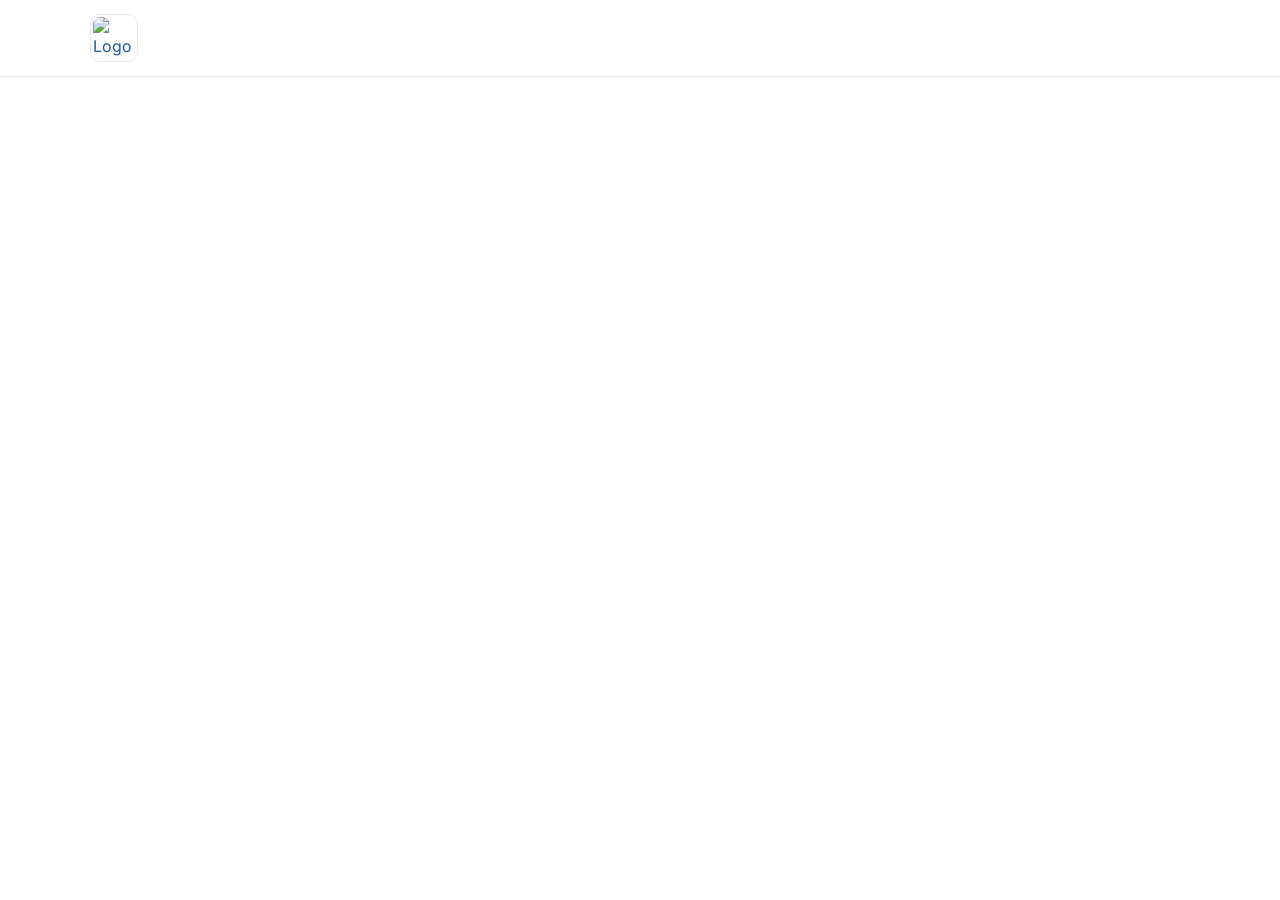
==== commit d16fdb81: "Update index.html" ====
--- a/index.html
+++ b/index.html
@@ -12,14 +12,14 @@
   <meta property="og:description" content="Vitres, résidences, commerces et nettoyage haute pression. Devis gratuit et intervention soignée en Sud-Est Toulousain.">
   <meta property="og:type" content="website">
   <meta property="og:url" content="https://jordan64-labs.github.io/Joclean/">
-  <meta property="og:image" content="https://jordan64-labs.github.io/Joclean/assets/logo.jpg">
+  <meta property="og:image" content="https://jordan64-labs.github.io/Joclean/assets/logo.png">
 
   <!-- Typographie moderne : Plus Jakarta Sans & Inter -->
   <link rel="preconnect" href="https://fonts.googleapis.com">
   <link rel="preconnect" href="https://fonts.gstatic.com" crossorigin>
   <link href="https://fonts.googleapis.com/css2?family=Inter:wght@400;500;600&family=Plus+Jakarta+Sans:wght@600;700;800&display=swap" rel="stylesheet">
 
-  <link rel="icon" type="image/jpeg" href="assets/logo.jpg">
+  <link rel="icon" type="image/png" href="assets/logo.png">
   <link rel="stylesheet" href="css/style.css">
 
   <!-- SEO Local Google Fiche d'établissement -->
@@ -29,7 +29,7 @@
     "@type": "LocalBusiness",
     "name": "Joclean",
     "legalName": "Joclean EI - Jordan Fernandez",
-    "image": "https://jordan64-labs.github.io/Joclean/assets/logo.jpg",
+    "image": "https://jordan64-labs.github.io/Joclean/assets/logo.png",
     "url": "https://jordan64-labs.github.io/Joclean/",
     "telephone": "+33681986293",
     "email": "eijoclean@gmail.com",
@@ -62,338 +62,5 @@
   <header class="site-header" id="top">
     <div class="container header-inner">
       <a href="#top" class="brand" aria-label="Accueil Joclean">
-        <img src="assets/logo.jpg" alt="Logo Joclean" class="brand-logo">
-        <div class="brand-info">
-          <span class="brand-name">Jo<span class="accent">Clean</span></span>
-          <span class="brand-tag">Propreté &amp; Entretien • 31</span>
-        </div>
-      </a>
-
-      <button class="nav-toggle" id="nav-toggle" aria-expanded="false" aria-controls="main-nav" aria-label="Ouvrir le menu">
-        <span></span>
-        <span></span>
-        <span></span>
-      </button>
-
-      <nav class="main-nav" id="main-nav" aria-label="Navigation principale">
-        <ul>
-          <li><a href="#prestations">Prestations</a></li>
-          <li><a href="#realisations">Réalisations</a></li>
-          <li><a href="#zone">Secteur</a></li>
-          <li><a href="tel:+33681986293" class="nav-phone">06 81 98 62 93</a></li>
-          <li><a href="#contact" class="btn btn-primary btn-sm">Devis gratuit</a></li>
-        </ul>
-      </nav>
-    </div>
-  </header>
-
-  <main>
-    <!-- Section Hero épurée -->
-    <section class="hero">
-      <div class="container hero-grid">
-        <div class="hero-content reveal">
-          <div class="pill-badge">
-            <span class="dot"></span>
-            Intervention en Haute-Garonne (31)
-          </div>
-          <h1>La clarté et la propreté au service de vos <span class="text-gradient">espaces professionnels et résidences</span></h1>
-          <p class="hero-lead">
-            <strong>Joclean</strong> accompagne les commerces, syndics de copropriété, bureaux et particuliers autour de Saint-Léon, Auterive, Labège et Muret pour un entretien régulier ou ponctuel sans compromis.
-          </p>
-
-          <div class="hero-actions">
-            <a href="#contact" class="btn btn-primary">Demander un devis gratuit</a>
-            <a href="tel:+33681986293" class="btn btn-secondary">
-              <svg viewBox="0 0 24 24" width="18" height="18" fill="none" stroke="currentColor" stroke-width="2.2"><path d="M22 16.92v3a2 2 0 0 1-2.18 2 19.79 19.79 0 0 1-8.63-3.07 19.5 19.5 0 0 1-6-6 19.79 19.79 0 0 1-3.07-8.67A2 2 0 0 1 4.11 2h3a2 2 0 0 1 2 1.72c.127.96.361 1.903.7 2.81a2 2 0 0 1-.45 2.11L8.09 9.91a16 16 0 0 0 6 6l1.27-1.27a2 2 0 0 1 2.11-.45c.907.339 1.85.573 2.81.7A2 2 0 0 1 22 16.92z"/></svg>
-              06 81 98 62 93
-            </a>
-          </div>
-
-          <div class="trust-strip">
-            <div class="trust-item">
-              <strong>Devis sous 24h</strong>
-              <span>Gratuit et sans engagement</span>
-            </div>
-            <div class="trust-divider"></div>
-            <div class="trust-item">
-              <strong>Interlocuteur unique</strong>
-              <span>Suivi direct sur chaque chantier</span>
-            </div>
-            <div class="trust-divider"></div>
-            <div class="trust-item">
-              <strong>Équipement pro</strong>
-              <span>Finition sans traces garantie</span>
-            </div>
-          </div>
-        </div>
-
-        <div class="hero-visual reveal">
-          <div class="logo-showcase">
-            <img src="assets/logo.jpg" alt="Identité visuelle JoClean">
-            <div class="showcase-caption">
-              <span class="status-pill">Disponible • Contrats &amp; Ponctuel</span>
-              <p>Intervention soignée sur vitrerie, parties communes, locaux commerciaux et extérieurs.</p>
-            </div>
-          </div>
-        </div>
-      </div>
-    </section>
-
-    <!-- Section Prestations -->
-    <section class="section" id="prestations">
-      <div class="container">
-        <div class="section-header reveal">
-          <span class="eyebrow">Savoir-faire</span>
-          <h2>Des prestations adaptées à chaque surface</h2>
-          <p>Du nettoyage de vitrines commerciales à l'entretien complet de copropriétés, chaque intervention est calibrée selon vos exigences.</p>
-        </div>
-
-        <div class="services-grid">
-          <article class="service-card reveal">
-            <div class="service-icon teal">
-              <svg viewBox="0 0 24 24" width="26" height="26" fill="none" stroke="currentColor" stroke-width="2"><rect x="3" y="3" width="18" height="18" rx="2"/><line x1="12" y1="3" x2="12" y2="21"/><line x1="3" y1="12" x2="21" y2="12"/></svg>
-            </div>
-            <h3>Nettoyage de vitres</h3>
-            <p>Vitrines de magasins, baies vitrées, vérandas, verrières et encadrements. Transparence parfaite, intérieur et extérieur, sans aucune trace.</p>
-            <span class="service-tag">Commerces &amp; Particuliers</span>
-          </article>
-
-          <article class="service-card reveal">
-            <div class="service-icon blue">
-              <svg viewBox="0 0 24 24" width="26" height="26" fill="none" stroke="currentColor" stroke-width="2"><path d="M3 21h18"/><path d="M5 21V7l7-4 7 4v14"/><path d="M9 21v-6h6v6"/></svg>
-            </div>
-            <h3>Entretien de résidences</h3>
-            <p>Maintenance régulière des parties communes : halls d'entrée, cages d'escalier, paliers, vitrerie d'accès, ascenseurs et locaux conteneurs.</p>
-            <span class="service-tag">Syndics &amp; Copropriétés</span>
-          </article>
-
-          <article class="service-card reveal">
-            <div class="service-icon teal">
-              <svg viewBox="0 0 24 24" width="26" height="26" fill="none" stroke="currentColor" stroke-width="2"><rect x="2" y="7" width="20" height="14" rx="2"/><path d="M16 7V5a2 2 0 0 0-2-2h-4a2 2 0 0 0-2 2v2"/></svg>
-            </div>
-            <h3>Locaux professionnels</h3>
-            <p>Entretien de bureaux, cabinets et surfaces de vente : dépoussiérage, aspiration, lavage des sols et désinfection des points de contact.</p>
-            <span class="service-tag">Bureaux &amp; Boutiques</span>
-          </article>
-
-          <article class="service-card reveal">
-            <div class="service-icon blue">
-              <svg viewBox="0 0 24 24" width="26" height="26" fill="none" stroke="currentColor" stroke-width="2"><path d="M12 2.69l5.66 5.66a8 8 0 1 1-11.31 0z"/></svg>
-            </div>
-            <h3>Nettoyage haute pression</h3>
-            <p>Décapage et remise à neuf des extérieurs : terrasses, dallages, allées, murets, façades basses et parvis de commerces.</p>
-            <span class="service-tag">Extérieurs &amp; Terrasses</span>
-          </article>
-        </div>
-      </div>
-    </section>
-
-    <!-- Section Réalisations & Galerie dynamique -->
-    <section class="section section-soft" id="realisations">
-      <div class="container">
-        <div class="section-header reveal">
-          <span class="eyebrow">En images</span>
-          <h2>Nos derniers chantiers</h2>
-          <p>Découvrez en photos la qualité de nos interventions sur le terrain en Haute-Garonne.</p>
-        </div>
-
-        <!-- Filtres par catégorie -->
-        <div class="gallery-filters reveal" role="tablist" aria-label="Filtrer les réalisations">
-          <button type="button" class="filter-btn active" data-filter="all">Tout voir</button>
-          <button type="button" class="filter-btn" data-filter="vitres">Vitres</button>
-          <button type="button" class="filter-btn" data-filter="residences">Résidences</button>
-          <button type="button" class="filter-btn" data-filter="locaux">Locaux pro</button>
-          <button type="button" class="filter-btn" data-filter="pression">Haute pression</button>
-        </div>
-
-        <!-- Grille alimentée automatiquement par js/chantiers.js -->
-        <div class="gallery-grid" id="gallery-grid"></div>
-
-        <!-- Message affiché tant qu'aucune photo n'a été ajoutée -->
-        <div class="gallery-empty" id="gallery-empty" hidden>
-          <div class="empty-icon">📸</div>
-          <h3>Galerie photos en cours de mise à jour</h3>
-          <p>Nos prochaines réalisations (vitrines, résidences et nettoyages haute pression) seront publiées ici très prochainement.</p>
-          <a href="#contact" class="btn btn-secondary btn-sm">Demander une estimation pour votre chantier</a>
-        </div>
-      </div>
-    </section>
-
-    <!-- Section Zone d'intervention -->
-    <section class="section" id="zone">
-      <div class="container">
-        <div class="zone-card reveal">
-          <div class="zone-info">
-            <span class="eyebrow light">Proximité &amp; Réactivité</span>
-            <h2>Zone d'intervention en Sud-Est Toulousain</h2>
-            <p>Basée à <strong>Saint-Léon (31560)</strong>, l'entreprise Joclean intervient rapidement sur tout l'axe Sud et Sud-Est de Toulouse :</p>
-            <div class="communes-tags">
-              <span>Saint-Léon</span>
-              <span>Auterive</span>
-              <span>Labège</span>
-              <span>Montgiscard</span>
-              <span>Nailloux</span>
-              <span>Muret</span>
-              <span>Seysses</span>
-              <span>Escalquens</span>
-              <span>Ramonville-Saint-Agne</span>
-            </div>
-          </div>
-          <div class="zone-cta">
-            <p class="zone-cta-title">Un chantier dans une commune voisine ?</p>
-            <p class="zone-cta-text">Contactez directement Jordan Fernandez pour planifier une visite d'estimation gratuite.</p>
-            <a href="tel:+33681986293" class="btn btn-white">Appeler le 06 81 98 62 93</a>
-          </div>
-        </div>
-      </div>
-    </section>
-
-    <!-- Section Contact -->
-    <section class="section section-soft" id="contact">
-      <div class="container contact-layout">
-        <div class="contact-details reveal">
-          <span class="eyebrow">Contact direct</span>
-          <h2>Parlons de votre besoin</h2>
-          <p>Que ce soit pour un contrat d'entretien régulier ou une remise en état ponctuelle, recevez votre devis personnalisé rapidement.</p>
-
-          <div class="contact-cards">
-            <a href="tel:+33681986293" class="info-tile">
-              <span class="tile-icon">📞</span>
-              <div>
-                <span class="tile-label">Téléphone direct</span>
-                <strong class="tile-value">06 81 98 62 93</strong>
-              </div>
-            </a>
-
-            <div class="info-tile">
-              <span class="tile-icon">✉️</span>
-              <div class="tile-grow">
-                <span class="tile-label">E-mail professionnel</span>
-                <strong class="tile-value">eijoclean@gmail.com</strong>
-              </div>
-              <button type="button" class="btn-copy" id="copy-email-btn" data-email="eijoclean@gmail.com">Copier</button>
-            </div>
-            <span class="copy-feedback" id="copy-feedback" role="status" aria-live="polite"></span>
-
-            <div class="info-tile">
-              <span class="tile-icon">📍</span>
-              <div>
-                <span class="tile-label">Siège de l'entreprise</span>
-                <strong class="tile-value">31560 Saint-Léon — Haute-Garonne</strong>
-              </div>
-            </div>
-          </div>
-        </div>
-
-        <form class="modern-form reveal" id="contact-form" novalidate>
-          <h3>Demande de devis gratuit</h3>
-
-          <div class="form-group">
-            <label for="nom">Nom ou Entreprise *</label>
-            <input type="text" id="nom" name="nom" required placeholder="Ex. : Syndic / Commerce / M. Dupont">
-            <span class="error-msg" id="error-nom"></span>
-          </div>
-
-          <div class="form-row">
-            <div class="form-group">
-              <label for="telephone">Téléphone *</label>
-              <input type="tel" id="telephone" name="telephone" required placeholder="06 12 34 56 78">
-              <span class="error-msg" id="error-telephone"></span>
-            </div>
-            <div class="form-group">
-              <label for="commune">Commune *</label>
-              <input type="text" id="commune" name="commune" required placeholder="Ex. : Auterive, Labège...">
-              <span class="error-msg" id="error-commune"></span>
-            </div>
-          </div>
-
-          <div class="form-group">
-            <label for="prestation">Type de prestation *</label>
-            <select id="prestation" name="prestation" required>
-              <option value="">Sélectionnez une prestation...</option>
-              <option value="Nettoyage de vitres">Nettoyage de vitres</option>
-              <option value="Entretien de résidence / copropriété">Entretien de résidence / copropriété</option>
-              <option value="Locaux professionnels / commerces">Locaux professionnels / commerces</option>
-              <option value="Nettoyage haute pression">Nettoyage haute pression</option>
-              <option value="Autre demande">Autre demande</option>
-            </select>
-            <span class="error-msg" id="error-prestation"></span>
-          </div>
-
-          <div class="form-group">
-            <label for="message">Précisions sur le chantier *</label>
-            <textarea id="message" name="message" rows="4" required placeholder="Surface estimée, fréquence souhaitée (hebdomadaire, mensuelle, ponctuelle)..."></textarea>
-            <span class="error-msg" id="error-message"></span>
-          </div>
-
-          <button type="submit" class="btn btn-primary btn-block">Envoyer ma demande de devis</button>
-          <p class="form-note">Ouvre votre messagerie avec le récapitulatif prêt à envoyer à <strong>eijoclean@gmail.com</strong>.</p>
-          <div class="form-status" id="form-status" role="status" aria-live="polite"></div>
-        </form>
-      </div>
-    </section>
-  </main>
-
-  <!-- Pied de page -->
-  <footer class="site-footer">
-    <div class="container footer-inner">
-      <div class="footer-brand">
-        <img src="assets/logo.jpg" alt="Joclean" class="footer-logo">
-        <div>
-          <strong>Joclean EI</strong> — Jordan Fernandez
-          <span class="footer-sub">SIRET 518 721 568 00054 • Saint-Léon (31560)</span>
-        </div>
-      </div>
-      <div class="footer-links">
-        <button type="button" class="link-btn" id="open-legal-btn">Mentions légales</button>
-        <span>•</span>
-        <span>© <span id="current-year"></span> Joclean</span>
-      </div>
-    </div>
-  </footer>
-
-  <!-- Barre d'action fixe sur mobile -->
-  <div class="mobile-dock" aria-label="Actions rapides">
-    <a href="tel:+33681986293" class="dock-btn dock-call">Appeler</a>
-    <a href="#contact" class="dock-btn dock-quote">Devis gratuit</a>
-  </div>
-
-  <!-- Visionneuse plein écran (Lightbox) pour les photos de chantiers -->
-  <dialog class="lightbox-dialog" id="lightbox-dialog" aria-label="Aperçu de la réalisation">
-    <button type="button" class="lightbox-close" id="lightbox-close" aria-label="Fermer">&times;</button>
-    <figure class="lightbox-figure">
-      <img id="lightbox-img" src="" alt="">
-      <figcaption id="lightbox-caption"></figcaption>
-    </figure>
-  </dialog>
-
-  <!-- Modale Mentions Légales complètes -->
-  <dialog class="legal-dialog" id="legal-dialog" aria-labelledby="legal-title">
-    <div class="legal-content">
-      <div class="legal-header">
-        <h2 id="legal-title">Mentions légales</h2>
-        <button type="button" class="close-dialog" id="close-legal-btn" aria-label="Fermer">&times;</button>
-      </div>
-      <div class="legal-body">
-        <p><strong>Éditeur du site :</strong><br>
-        Joclean EI — Jordan Fernandez (Entrepreneur Individuel)<br>
-        12 Rue Des Pyrénées, Villa 11, 31560 SAINT-LÉON, France<br>
-        SIRET : 518 721 568 00054<br>
-        TVA non applicable, art. 293 B du CGI<br>
-        Téléphone : 06 81 98 62 93<br>
-        E-mail : eijoclean@gmail.com</p>
-
-        <p><strong>Hébergement :</strong><br>
-        GitHub Pages — GitHub, Inc.<br>
-        88 Colin P Kelly Jr St, San Francisco, CA 94107, États-Unis</p>
-
-        <p><strong>Propriété intellectuelle &amp; Données personnelles :</strong><br>
-        L'ensemble des éléments graphiques, logos et photographies présents sur ce site est la propriété exclusive de Joclean. Ce site n'utilise aucun cookie publicitaire et ne conserve aucune donnée personnelle sur serveur.</p>
-      </div>
-    </div>
-  </dialog>
-
-  <script src="js/chantiers.js"></script>
-  <script src="js/main.js"></script>
-</body>
-</html>
+        <img src="assets/logo.png" alt="Logo Joclean" class="brand-logo">
+        <div class="brand-
--- a/css/style.css
+++ b/css/style.css
@@ -0,0 +1,1039 @@
+/* ==========================================================================
+   Palette officielle Joclean (extraite du logo) & Variables Design System
+   ========================================================================== */
+:root {
+  --brand-teal: #00a896;
+  --brand-teal-dark: #008577;
+  --brand-teal-soft: #e6f7f5;
+  --brand-blue: #1b56a8;
+  --brand-blue-dark: #144180;
+  --brand-blue-soft: #eef4fc;
+
+  --ink-900: #0f172a;
+  --ink-700: #334155;
+  --ink-500: #64748b;
+  --surface-white: #ffffff;
+  --surface-soft: #f8fafc;
+  --border-light: #e2e8f0;
+
+  --radius-sm: 10px;
+  --radius-md: 16px;
+  --radius-lg: 24px;
+  --shadow-card: 0 10px 30px -10px rgba(15, 23, 42, 0.08);
+  --shadow-hover: 0 20px 40px -15px rgba(27, 86, 168, 0.16);
+  --container: 1140px;
+}
+
+*,
+*::before,
+*::after {
+  box-sizing: border-box;
+}
+
+html {
+  scroll-behavior: smooth;
+}
+
+body {
+  margin: 0;
+  font-family: "Inter", -apple-system, BlinkMacSystemFont, sans-serif;
+  color: var(--ink-700);
+  background-color: var(--surface-white);
+  line-height: 1.65;
+  -webkit-font-smoothing: antialiased;
+}
+
+h1, h2, h3, .brand-name {
+  font-family: "Plus Jakarta Sans", sans-serif;
+  color: var(--ink-900);
+  line-height: 1.2;
+  margin-top: 0;
+}
+
+a {
+  color: var(--brand-blue);
+  text-decoration: none;
+}
+
+.container {
+  width: 100%;
+  max-width: var(--container);
+  margin: 0 auto;
+  padding: 0 1.25rem;
+}
+
+/* ==========================================================================
+   Boutons & Badges
+   ========================================================================== */
+.btn {
+  display: inline-flex;
+  align-items: center;
+  justify-content: center;
+  gap: 0.55rem;
+  padding: 0.85rem 1.5rem;
+  font-family: "Plus Jakarta Sans", sans-serif;
+  font-size: 0.95rem;
+  font-weight: 700;
+  border-radius: var(--radius-sm);
+  border: 1.5px solid transparent;
+  cursor: pointer;
+  transition: transform 0.18s ease, box-shadow 0.18s ease, background-color 0.18s ease;
+}
+
+.btn:hover {
+  transform: translateY(-1px);
+  text-decoration: none;
+}
+
+.btn-sm {
+  padding: 0.55rem 1.1rem;
+  font-size: 0.88rem;
+}
+
+.btn-block {
+  width: 100%;
+}
+
+.btn-primary {
+  background: linear-gradient(135deg, var(--brand-teal) 0%, var(--brand-blue) 100%);
+  color: #ffffff;
+  box-shadow: 0 8px 20px -6px rgba(0, 168, 150, 0.45);
+}
+
+.btn-primary:hover {
+  box-shadow: 0 12px 24px -6px rgba(27, 86, 168, 0.5);
+}
+
+.btn-secondary {
+  background-color: var(--surface-white);
+  color: var(--brand-blue);
+  border-color: var(--border-light);
+  box-shadow: 0 2px 8px rgba(15, 23, 42, 0.04);
+}
+
+.btn-secondary:hover {
+  border-color: var(--brand-blue);
+  background-color: var(--brand-blue-soft);
+}
+
+.btn-white {
+  background-color: #ffffff;
+  color: var(--brand-blue);
+}
+
+.btn-white:hover {
+  background-color: var(--brand-teal-soft);
+}
+
+.eyebrow {
+  display: inline-block;
+  font-size: 0.8rem;
+  font-weight: 700;
+  text-transform: uppercase;
+  letter-spacing: 0.08em;
+  color: var(--brand-teal-dark);
+  margin-bottom: 0.5rem;
+}
+
+.eyebrow.light {
+  color: #7dd3fc;
+}
+
+/* ==========================================================================
+   En-tête translucide
+   ========================================================================== */
+.site-header {
+  position: sticky;
+  top: 0;
+  z-index: 100;
+  background-color: rgba(255, 255, 255, 0.88);
+  backdrop-filter: blur(12px);
+  border-bottom: 1px solid rgba(226, 232, 240, 0.8);
+}
+
+.header-inner {
+  display: flex;
+  align-items: center;
+  justify-content: space-between;
+  height: 76px;
+}
+
+.brand {
+  display: inline-flex;
+  align-items: center;
+  gap: 0.75rem;
+}
+
+.brand-logo {
+  width: 48px;
+  height: 48px;
+  object-fit: contain;
+  border-radius: 10px;
+  background-color: #ffffff;
+  border: 1px solid var(--border-light);
+  padding: 2px;
+}
+
+.brand-info {
+  display: flex;
+  flex-direction: column;
+}
+
+.brand-name {
+  font-size: 1.4rem;
+  font-weight: 800;
+  color: var(--brand-blue);
+  letter-spacing: -0.02em;
+}
+
+.brand-name .accent {
+  color: var(--brand-teal);
+}
+
+.brand-tag {
+  font-size: 0.75rem;
+  font-weight: 500;
+  color: var(--ink-500);
+}
+
+.main-nav ul {
+  display: flex;
+  align-items: center;
+  gap: 1.75rem;
+  list-style: none;
+  margin: 0;
+  padding: 0;
+}
+
+.main-nav a:not(.btn) {
+  font-size: 0.94rem;
+  font-weight: 600;
+  color: var(--ink-700);
+  transition: color 0.15s ease;
+}
+
+.main-nav a:not(.btn):hover {
+  color: var(--brand-teal);
+}
+
+.nav-phone {
+  color: var(--brand-blue) !important;
+}
+
+.nav-toggle {
+  display: none;
+  flex-direction: column;
+  justify-content: center;
+  gap: 5px;
+  width: 42px;
+  height: 42px;
+  background: var(--surface-white);
+  border: 1px solid var(--border-light);
+  border-radius: 10px;
+  padding: 9px;
+  cursor: pointer;
+}
+
+.nav-toggle span {
+  display: block;
+  width: 100%;
+  height: 2px;
+  background-color: var(--ink-900);
+}
+
+/* ==========================================================================
+   Section Hero
+   ========================================================================== */
+.hero {
+  padding: 4.5rem 0 5rem;
+  background:
+    radial-gradient(circle at 90% 10%, rgba(0, 168, 150, 0.08) 0%, transparent 45%),
+    radial-gradient(circle at 10% 90%, rgba(27, 86, 168, 0.07) 0%, transparent 45%),
+    #ffffff;
+}
+
+.hero-grid {
+  display: grid;
+  grid-template-columns: 1.25fr 0.85fr;
+  gap: 3rem;
+  align-items: center;
+}
+
+.pill-badge {
+  display: inline-flex;
+  align-items: center;
+  gap: 0.5rem;
+  padding: 0.4rem 0.95rem;
+  border-radius: 999px;
+  background-color: var(--brand-teal-soft);
+  color: var(--brand-teal-dark);
+  font-size: 0.84rem;
+  font-weight: 700;
+  margin-bottom: 1.25rem;
+}
+
+.pill-badge .dot {
+  width: 8px;
+  height: 8px;
+  border-radius: 50%;
+  background-color: var(--brand-teal);
+}
+
+.hero h1 {
+  font-size: clamp(2rem, 3.8vw, 3rem);
+  font-weight: 800;
+  letter-spacing: -0.025em;
+  margin-bottom: 1.2rem;
+}
+
+.text-gradient {
+  background: linear-gradient(135deg, var(--brand-blue) 0%, var(--brand-teal) 100%);
+  -webkit-background-clip: text;
+  -webkit-text-fill-color: transparent;
+}
+
+.hero-lead {
+  font-size: 1.08rem;
+  color: var(--ink-700);
+  margin-bottom: 2rem;
+  max-width: 580px;
+}
+
+.hero-actions {
+  display: flex;
+  flex-wrap: wrap;
+  gap: 1rem;
+  margin-bottom: 2.5rem;
+}
+
+.trust-strip {
+  display: flex;
+  flex-wrap: wrap;
+  align-items: center;
+  gap: 1.25rem;
+  padding-top: 1.5rem;
+  border-top: 1px solid var(--border-light);
+}
+
+.trust-item {
+  display: flex;
+  flex-direction: column;
+}
+
+.trust-item strong {
+  font-family: "Plus Jakarta Sans", sans-serif;
+  font-size: 0.95rem;
+  color: var(--ink-900);
+}
+
+.trust-item span {
+  font-size: 0.82rem;
+  color: var(--ink-500);
+}
+
+.trust-divider {
+  width: 1px;
+  height: 30px;
+  background-color: var(--border-light);
+}
+
+.logo-showcase {
+  background-color: #ffffff;
+  border: 1px solid var(--border-light);
+  border-radius: var(--radius-lg);
+  padding: 2rem;
+  box-shadow: var(--shadow-card);
+  text-align: center;
+}
+
+.logo-showcase img {
+  width: 100%;
+  max-width: 280px;
+  height: auto;
+  border-radius: var(--radius-md);
+  margin-bottom: 1.25rem;
+}
+
+.showcase-caption {
+  padding-top: 1.25rem;
+  border-top: 1px solid var(--border-light);
+}
+
+.status-pill {
+  display: inline-block;
+  padding: 0.25rem 0.75rem;
+  border-radius: 999px;
+  background-color: var(--brand-blue-soft);
+  color: var(--brand-blue);
+  font-size: 0.78rem;
+  font-weight: 700;
+  margin-bottom: 0.5rem;
+}
+
+.showcase-caption p {
+  margin: 0;
+  font-size: 0.9rem;
+  color: var(--ink-500);
+}
+
+/* ==========================================================================
+   Sections & Cartes Prestations
+   ========================================================================== */
+.section {
+  padding: 5rem 0;
+}
+
+.section-soft {
+  background-color: var(--surface-soft);
+  border-top: 1px solid var(--border-light);
+  border-bottom: 1px solid var(--border-light);
+}
+
+.section-header {
+  text-align: center;
+  max-width: 640px;
+  margin: 0 auto 3rem;
+}
+
+.section-header h2 {
+  font-size: clamp(1.65rem, 2.8vw, 2.25rem);
+  font-weight: 800;
+  letter-spacing: -0.02em;
+  margin-bottom: 0.75rem;
+}
+
+.section-header p {
+  margin: 0;
+  color: var(--ink-500);
+  font-size: 1.02rem;
+}
+
+.services-grid {
+  display: grid;
+  grid-template-columns: repeat(auto-fit, minmax(250px, 1fr));
+  gap: 1.5rem;
+}
+
+.service-card {
+  display: flex;
+  flex-direction: column;
+  background-color: #ffffff;
+  border: 1px solid var(--border-light);
+  border-radius: var(--radius-md);
+  padding: 1.85rem;
+  box-shadow: var(--shadow-card);
+  transition: transform 0.2s ease, box-shadow 0.2s ease, border-color 0.2s ease;
+}
+
+.service-card:hover {
+  transform: translateY(-4px);
+  box-shadow: var(--shadow-hover);
+  border-color: rgba(0, 168, 150, 0.4);
+}
+
+.service-icon {
+  width: 52px;
+  height: 52px;
+  border-radius: 14px;
+  display: inline-flex;
+  align-items: center;
+  justify-content: center;
+  margin-bottom: 1.25rem;
+}
+
+.service-icon.teal {
+  background-color: var(--brand-teal-soft);
+  color: var(--brand-teal-dark);
+}
+
+.service-icon.blue {
+  background-color: var(--brand-blue-soft);
+  color: var(--brand-blue);
+}
+
+.service-card h3 {
+  font-size: 1.18rem;
+  margin-bottom: 0.6rem;
+}
+
+.service-card p {
+  font-size: 0.95rem;
+  color: var(--ink-700);
+  margin: 0 0 1.25rem;
+  flex-grow: 1;
+}
+
+.service-tag {
+  align-self: flex-start;
+  font-size: 0.78rem;
+  font-weight: 600;
+  color: var(--ink-500);
+  background-color: var(--surface-soft);
+  padding: 0.3rem 0.75rem;
+  border-radius: 999px;
+}
+
+/* ==========================================================================
+   Galerie des chantiers
+   ========================================================================== */
+.gallery-filters {
+  display: flex;
+  flex-wrap: wrap;
+  justify-content: center;
+  gap: 0.6rem;
+  margin-bottom: 2.25rem;
+}
+
+.filter-btn {
+  padding: 0.55rem 1.15rem;
+  border-radius: 999px;
+  border: 1px solid var(--border-light);
+  background-color: #ffffff;
+  color: var(--ink-700);
+  font-family: "Plus Jakarta Sans", sans-serif;
+  font-size: 0.88rem;
+  font-weight: 600;
+  cursor: pointer;
+  transition: all 0.15s ease;
+}
+
+.filter-btn:hover {
+  border-color: var(--brand-teal);
+  color: var(--brand-teal-dark);
+}
+
+.filter-btn.active {
+  background-color: var(--brand-blue);
+  border-color: var(--brand-blue);
+  color: #ffffff;
+}
+
+.gallery-grid {
+  display: grid;
+  grid-template-columns: repeat(auto-fill, minmax(290px, 1fr));
+  gap: 1.5rem;
+}
+
+.photo-card {
+  background-color: #ffffff;
+  border-radius: var(--radius-md);
+  overflow: hidden;
+  border: 1px solid var(--border-light);
+  box-shadow: var(--shadow-card);
+  cursor: pointer;
+  transition: transform 0.2s ease, box-shadow 0.2s ease;
+}
+
+.photo-card:hover {
+  transform: translateY(-4px);
+  box-shadow: var(--shadow-hover);
+}
+
+.photo-thumb {
+  width: 100%;
+  aspect-ratio: 4 / 3;
+  object-fit: cover;
+  display: block;
+  background-color: #e2e8f0;
+}
+
+.photo-meta {
+  padding: 1.1rem 1.25rem;
+}
+
+.photo-badge {
+  display: inline-block;
+  font-size: 0.75rem;
+  font-weight: 700;
+  color: var(--brand-teal-dark);
+  background-color: var(--brand-teal-soft);
+  padding: 0.2rem 0.65rem;
+  border-radius: 999px;
+  margin-bottom: 0.45rem;
+}
+
+.photo-meta h3 {
+  font-size: 1.02rem;
+  margin-bottom: 0.25rem;
+}
+
+.photo-meta p {
+  margin: 0;
+  font-size: 0.86rem;
+  color: var(--ink-500);
+}
+
+.gallery-empty {
+  text-align: center;
+  max-width: 520px;
+  margin: 0 auto;
+  background-color: #ffffff;
+  border: 1px dashed #cbd5e1;
+  border-radius: var(--radius-md);
+  padding: 2.5rem 1.5rem;
+}
+
+.empty-icon {
+  font-size: 2.2rem;
+  margin-bottom: 0.75rem;
+}
+
+.gallery-empty h3 {
+  margin-bottom: 0.5rem;
+}
+
+.gallery-empty p {
+  color: var(--ink-500);
+  margin-bottom: 1.25rem;
+}
+
+/* ==========================================================================
+   Zone d'intervention
+   ========================================================================== */
+.zone-card {
+  display: grid;
+  grid-template-columns: 1.4fr 0.85fr;
+  gap: 2.5rem;
+  align-items: center;
+  background: linear-gradient(135deg, var(--brand-blue) 0%, #0f366e 100%);
+  color: #ffffff;
+  border-radius: var(--radius-lg);
+  padding: 3rem;
+  box-shadow: 0 20px 40px -15px rgba(27, 86, 168, 0.35);
+}
+
+.zone-card h2 {
+  color: #ffffff;
+  font-size: clamp(1.5rem, 2.5vw, 2rem);
+  margin-bottom: 0.75rem;
+}
+
+.zone-info p {
+  color: #e2e8f0;
+  margin-bottom: 1.5rem;
+}
+
+.communes-tags {
+  display: flex;
+  flex-wrap: wrap;
+  gap: 0.6rem;
+}
+
+.communes-tags span {
+  background-color: rgba(255, 255, 255, 0.14);
+  border: 1px solid rgba(255, 255, 255, 0.22);
+  padding: 0.4rem 0.9rem;
+  border-radius: 999px;
+  font-size: 0.88rem;
+  font-weight: 600;
+}
+
+.zone-cta {
+  background-color: rgba(255, 255, 255, 0.1);
+  border: 1px solid rgba(255, 255, 255, 0.18);
+  border-radius: var(--radius-md);
+  padding: 1.75rem;
+}
+
+.zone-cta-title {
+  font-family: "Plus Jakarta Sans", sans-serif;
+  font-weight: 700;
+  font-size: 1.12rem;
+  margin-top: 0;
+  margin-bottom: 0.5rem;
+}
+
+.zone-cta-text {
+  font-size: 0.92rem;
+  color: #e2e8f0;
+  margin-bottom: 1.25rem;
+}
+
+/* ==========================================================================
+   Contact & Formulaire
+   ========================================================================== */
+.contact-layout {
+  display: grid;
+  grid-template-columns: 1fr 1.15fr;
+  gap: 3rem;
+  align-items: start;
+}
+
+.contact-cards {
+  display: flex;
+  flex-direction: column;
+  gap: 1rem;
+  margin-top: 1.75rem;
+}
+
+.info-tile {
+  display: flex;
+  align-items: center;
+  gap: 1rem;
+  background-color: #ffffff;
+  border: 1px solid var(--border-light);
+  border-radius: var(--radius-md);
+  padding: 1.15rem 1.35rem;
+  box-shadow: 0 4px 12px rgba(15, 23, 42, 0.03);
+  color: inherit;
+}
+
+a.info-tile:hover {
+  border-color: var(--brand-teal);
+  text-decoration: none;
+}
+
+.tile-icon {
+  font-size: 1.4rem;
+}
+
+.tile-grow {
+  flex-grow: 1;
+}
+
+.tile-label {
+  display: block;
+  font-size: 0.78rem;
+  text-transform: uppercase;
+  letter-spacing: 0.05em;
+  color: var(--ink-500);
+}
+
+.tile-value {
+  font-family: "Plus Jakarta Sans", sans-serif;
+  font-size: 1.05rem;
+  color: var(--ink-900);
+}
+
+.btn-copy {
+  padding: 0.45rem 0.9rem;
+  border-radius: 8px;
+  border: 1px solid var(--border-light);
+  background-color: var(--surface-soft);
+  font-weight: 600;
+  font-size: 0.85rem;
+  color: var(--brand-blue);
+  cursor: pointer;
+}
+
+.btn-copy:hover {
+  background-color: var(--brand-blue-soft);
+}
+
+.copy-feedback {
+  font-size: 0.85rem;
+  font-weight: 600;
+  color: var(--brand-teal-dark);
+  min-height: 1.2em;
+}
+
+.modern-form {
+  background-color: #ffffff;
+  border: 1px solid var(--border-light);
+  border-radius: var(--radius-lg);
+  padding: 2.25rem;
+  box-shadow: var(--shadow-card);
+}
+
+.modern-form h3 {
+  font-size: 1.35rem;
+  margin-bottom: 1.5rem;
+}
+
+.form-row {
+  display: grid;
+  grid-template-columns: 1fr 1fr;
+  gap: 1rem;
+}
+
+.form-group {
+  margin-bottom: 1.1rem;
+}
+
+.form-group label {
+  display: block;
+  font-size: 0.88rem;
+  font-weight: 600;
+  color: var(--ink-900);
+  margin-bottom: 0.4rem;
+}
+
+.form-group input,
+.form-group select,
+.form-group textarea {
+  width: 100%;
+  padding: 0.75rem 0.95rem;
+  border: 1px solid #cbd5e1;
+  border-radius: var(--radius-sm);
+  font-family: inherit;
+  font-size: 0.95rem;
+  color: var(--ink-900);
+  background-color: var(--surface-soft);
+  transition: border-color 0.15s ease, background-color 0.15s ease;
+}
+
+.form-group input:focus,
+.form-group select:focus,
+.form-group textarea:focus {
+  outline: none;
+  border-color: var(--brand-teal);
+  background-color: #ffffff;
+  box-shadow: 0 0 0 3px rgba(0, 168, 150, 0.15);
+}
+
+.error-msg {
+  display: block;
+  font-size: 0.8rem;
+  color: #dc2626;
+  margin-top: 0.25rem;
+  min-height: 1em;
+}
+
+.form-note {
+  font-size: 0.82rem;
+  color: var(--ink-500);
+  margin: 0.85rem 0 0;
+}
+
+.form-status {
+  margin-top: 0.75rem;
+  font-size: 0.9rem;
+  font-weight: 600;
+  color: var(--brand-teal-dark);
+}
+
+/* ==========================================================================
+   Pied de page, Dock mobile, Lightbox & Modale
+   ========================================================================== */
+.site-footer {
+  background-color: var(--ink-900);
+  color: #cbd5e1;
+  padding: 2.25rem 0;
+  font-size: 0.9rem;
+}
+
+.footer-inner {
+  display: flex;
+  flex-wrap: wrap;
+  justify-content: space-between;
+  align-items: center;
+  gap: 1.25rem;
+}
+
+.footer-brand {
+  display: flex;
+  align-items: center;
+  gap: 0.85rem;
+}
+
+.footer-logo {
+  width: 42px;
+  height: 42px;
+  border-radius: 8px;
+  background-color: #ffffff;
+  object-fit: contain;
+}
+
+.footer-sub {
+  display: block;
+  font-size: 0.8rem;
+  color: #94a3b8;
+}
+
+.footer-links {
+  display: flex;
+  align-items: center;
+  gap: 0.75rem;
+}
+
+.link-btn {
+  background: none;
+  border: none;
+  color: #5eead4;
+  font: inherit;
+  cursor: pointer;
+  padding: 0;
+}
+
+.link-btn:hover {
+  text-decoration: underline;
+}
+
+.mobile-dock {
+  display: none;
+}
+
+/* Lightbox photo */
+.lightbox-dialog {
+  border: none;
+  border-radius: var(--radius-md);
+  padding: 0;
+  max-width: 860px;
+  width: calc(100% - 2rem);
+  background-color: var(--ink-900);
+  color: #ffffff;
+}
+
+.lightbox-dialog::backdrop {
+  background: rgba(15, 23, 42, 0.85);
+}
+
+.lightbox-close {
+  position: absolute;
+  top: 0.75rem;
+  right: 0.9rem;
+  background: rgba(15, 23, 42, 0.7);
+  color: #ffffff;
+  border: none;
+  border-radius: 50%;
+  width: 36px;
+  height: 36px;
+  font-size: 1.5rem;
+  cursor: pointer;
+}
+
+.lightbox-figure {
+  margin: 0;
+}
+
+.lightbox-figure img {
+  width: 100%;
+  max-height: 75vh;
+  object-fit: contain;
+  display: block;
+}
+
+.lightbox-figure figcaption {
+  padding: 1rem 1.25rem;
+  font-size: 0.95rem;
+}
+
+/* Modale légale */
+.legal-dialog {
+  border: none;
+  border-radius: var(--radius-md);
+  padding: 0;
+  max-width: 560px;
+  width: calc(100% - 2rem);
+}
+
+.legal-dialog::backdrop {
+  background: rgba(15, 23, 42, 0.65);
+}
+
+.legal-content {
+  padding: 1.85rem;
+}
+
+.legal-header {
+  display: flex;
+  justify-content: space-between;
+  align-items: center;
+  border-bottom: 1px solid var(--border-light);
+  padding-bottom: 0.75rem;
+  margin-bottom: 1rem;
+}
+
+.legal-header h2 {
+  margin: 0;
+  font-size: 1.3rem;
+}
+
+.close-dialog {
+  background: none;
+  border: none;
+  font-size: 1.6rem;
+  cursor: pointer;
+  color: var(--ink-500);
+}
+
+/* ==========================================================================
+   Animations légères & Responsive
+   ========================================================================== */
+.reveal {
+  opacity: 0;
+  transform: translateY(16px);
+  transition: opacity 0.55s ease, transform 0.55s ease;
+}
+
+.reveal.is-visible {
+  opacity: 1;
+  transform: translateY(0);
+}
+
+@media (max-width: 860px) {
+  .hero-grid,
+  .zone-card,
+  .contact-layout {
+    grid-template-columns: 1fr;
+  }
+
+  .nav-toggle {
+    display: flex;
+  }
+
+  .main-nav {
+    display: none;
+    position: absolute;
+    top: 76px;
+    left: 0;
+    right: 0;
+    background-color: #ffffff;
+    border-bottom: 1px solid var(--border-light);
+    padding: 1.25rem;
+    box-shadow: var(--shadow-card);
+  }
+
+  .main-nav.is-open {
+    display: block;
+  }
+
+  .main-nav ul {
+    flex-direction: column;
+    align-items: stretch;
+    gap: 1rem;
+  }
+
+  .form-row {
+    grid-template-columns: 1fr;
+    gap: 0;
+  }
+
+  body {
+    padding-bottom: 64px;
+  }
+
+  .mobile-dock {
+    display: grid;
+    grid-template-columns: 1fr 1fr;
+    position: fixed;
+    bottom: 0;
+    left: 0;
+    right: 0;
+    z-index: 90;
+    background-color: #ffffff;
+    border-top: 1px solid var(--border-light);
+    padding: 0.5rem 0.75rem;
+    gap: 0.6rem;
+    box-shadow: 0 -4px 16px rgba(15, 23, 42, 0.08);
+  }
+
+  .dock-btn {
+    text-align: center;
+    padding: 0.65rem;
+    border-radius: 8px;
+    font-family: "Plus Jakarta Sans", sans-serif;
+    font-weight: 700;
+    font-size: 0.92rem;
+  }
+
+  .dock-call {
+    background-color: var(--brand-blue-soft);
+    color: var(--brand-blue);
+  }
+
+  .dock-quote {
+    background: linear-gradient(135deg, var(--brand-teal) 0%, var(--brand-blue) 100%);
+    color: #ffffff;
+  }
+}
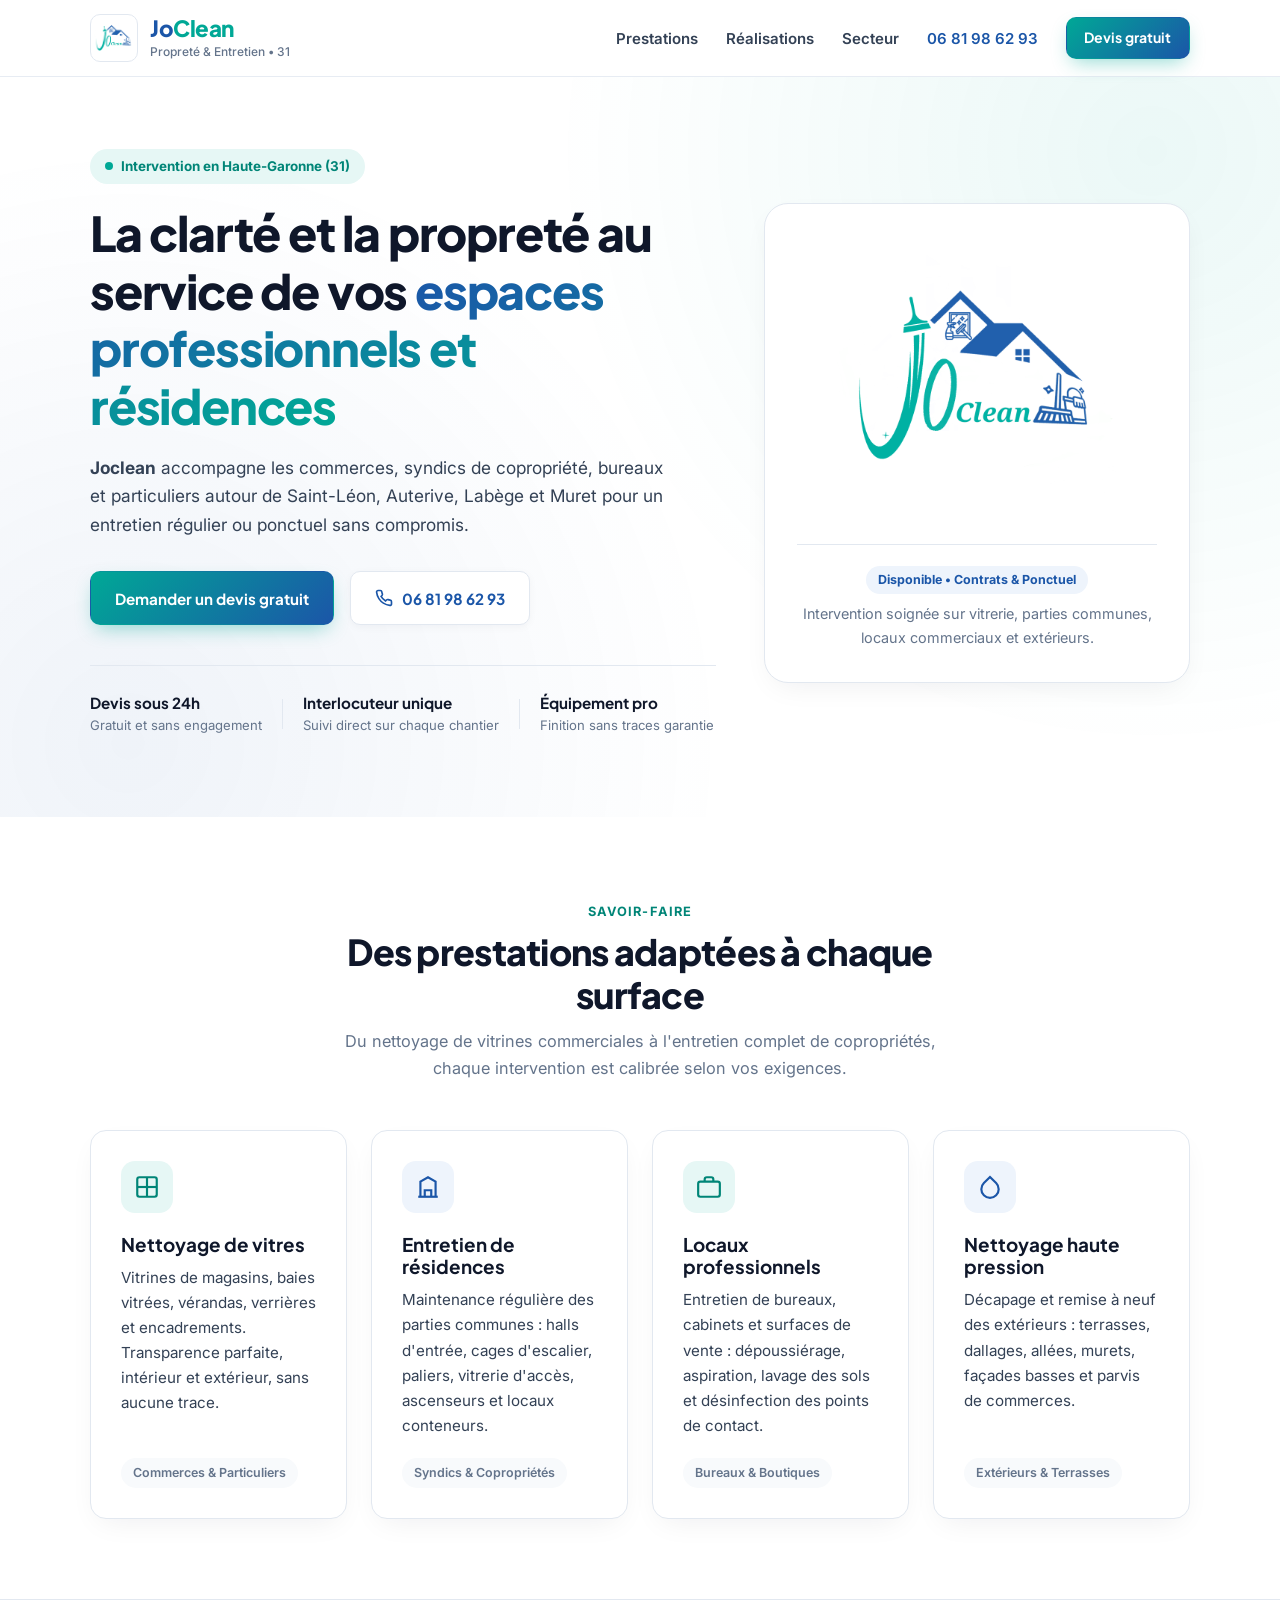
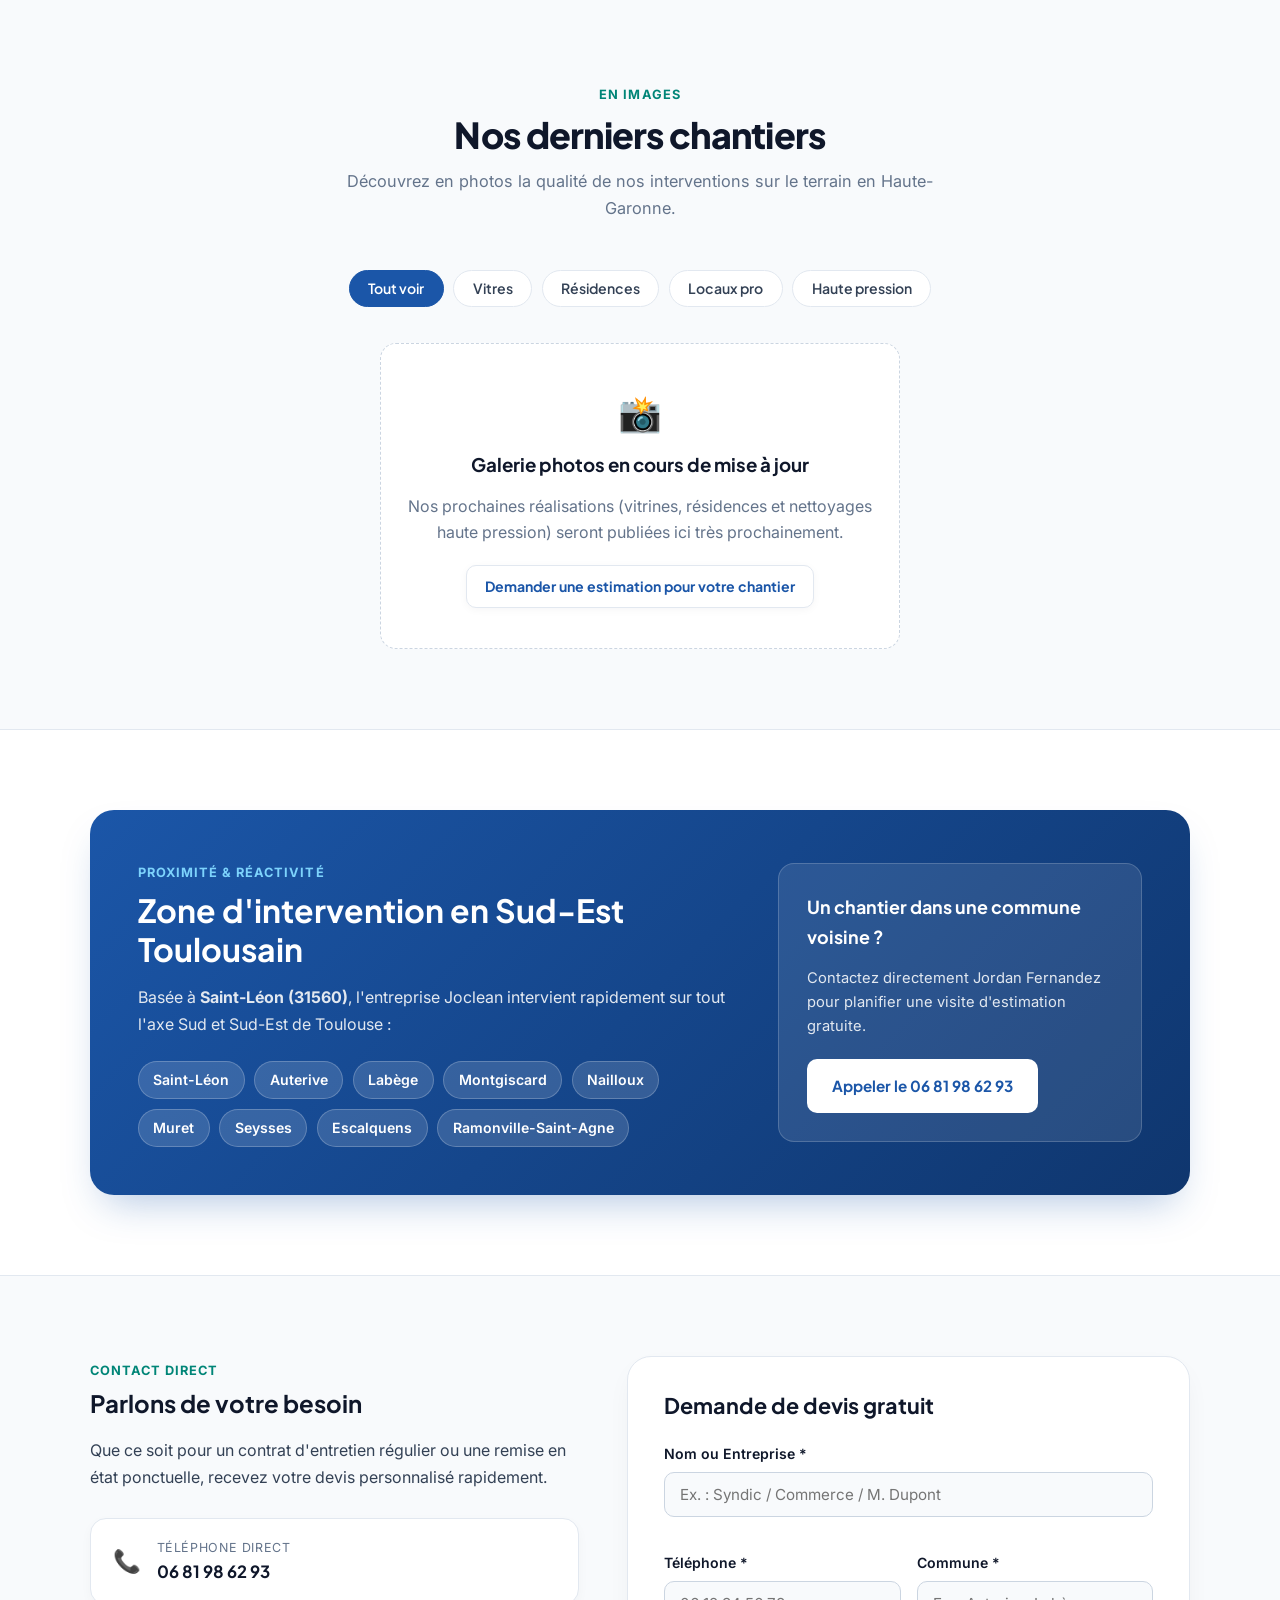
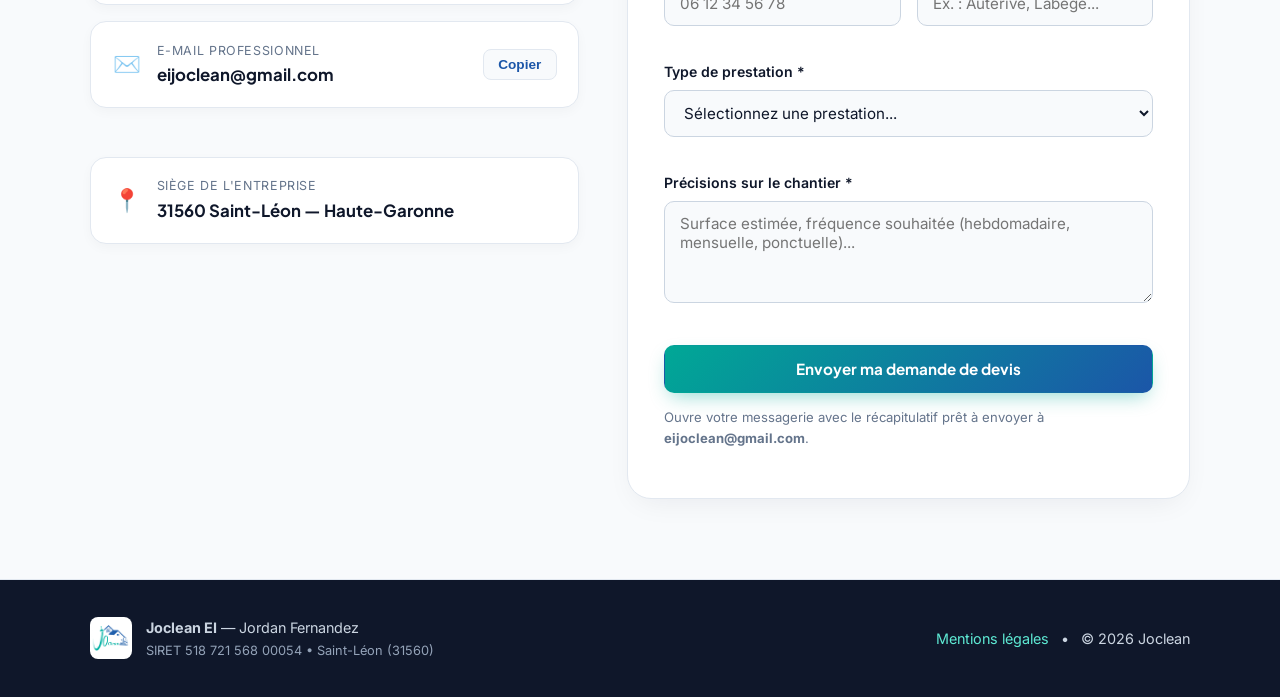
==== commit 1d38485c: "Update index.html" ====
--- a/index.html
+++ b/index.html
@@ -63,4 +63,337 @@
     <div class="container header-inner">
       <a href="#top" class="brand" aria-label="Accueil Joclean">
         <img src="assets/logo.png" alt="Logo Joclean" class="brand-logo">
-        <div class="brand-
+        <div class="brand-info">
+          <span class="brand-name">Jo<span class="accent">Clean</span></span>
+          <span class="brand-tag">Propreté &amp; Entretien • 31</span>
+        </div>
+      </a>
+
+      <button class="nav-toggle" id="nav-toggle" aria-expanded="false" aria-controls="main-nav" aria-label="Ouvrir le menu">
+        <span></span>
+        <span></span>
+        <span></span>
+      </button>
+
+      <nav class="main-nav" id="main-nav" aria-label="Navigation principale">
+        <ul>
+          <li><a href="#prestations">Prestations</a></li>
+          <li><a href="#realisations">Réalisations</a></li>
+          <li><a href="#zone">Secteur</a></li>
+          <li><a href="tel:+33681986293" class="nav-phone">06 81 98 62 93</a></li>
+          <li><a href="#contact" class="btn btn-primary btn-sm">Devis gratuit</a></li>
+        </ul>
+      </nav>
+    </div>
+  </header>
+
+  <main>
+    <!-- Section Hero épurée -->
+    <section class="hero">
+      <div class="container hero-grid">
+        <div class="hero-content">
+          <div class="pill-badge">
+            <span class="dot"></span>
+            Intervention en Haute-Garonne (31)
+          </div>
+          <h1>La clarté et la propreté au service de vos <span class="text-gradient">espaces professionnels et résidences</span></h1>
+          <p class="hero-lead">
+            <strong>Joclean</strong> accompagne les commerces, syndics de copropriété, bureaux et particuliers autour de Saint-Léon, Auterive, Labège et Muret pour un entretien régulier ou ponctuel sans compromis.
+          </p>
+
+          <div class="hero-actions">
+            <a href="#contact" class="btn btn-primary">Demander un devis gratuit</a>
+            <a href="tel:+33681986293" class="btn btn-secondary">
+              <svg viewBox="0 0 24 24" width="18" height="18" fill="none" stroke="currentColor" stroke-width="2.2"><path d="M22 16.92v3a2 2 0 0 1-2.18 2 19.79 19.79 0 0 1-8.63-3.07 19.5 19.5 0 0 1-6-6 19.79 19.79 0 0 1-3.07-8.67A2 2 0 0 1 4.11 2h3a2 2 0 0 1 2 1.72c.127.96.361 1.903.7 2.81a2 2 0 0 1-.45 2.11L8.09 9.91a16 16 0 0 0 6 6l1.27-1.27a2 2 0 0 1 2.11-.45c.907.339 1.85.573 2.81.7A2 2 0 0 1 22 16.92z"/></svg>
+              06 81 98 62 93
+            </a>
+          </div>
+
+          <div class="trust-strip">
+            <div class="trust-item">
+              <strong>Devis sous 24h</strong>
+              <span>Gratuit et sans engagement</span>
+            </div>
+            <div class="trust-divider"></div>
+            <div class="trust-item">
+              <strong>Interlocuteur unique</strong>
+              <span>Suivi direct sur chaque chantier</span>
+            </div>
+            <div class="trust-divider"></div>
+            <div class="trust-item">
+              <strong>Équipement pro</strong>
+              <span>Finition sans traces garantie</span>
+            </div>
+          </div>
+        </div>
+
+        <div class="hero-visual">
+          <div class="logo-showcase">
+            <img src="assets/logo.png" alt="Identité visuelle JoClean">
+            <div class="showcase-caption">
+              <span class="status-pill">Disponible • Contrats &amp; Ponctuel</span>
+              <p>Intervention soignée sur vitrerie, parties communes, locaux commerciaux et extérieurs.</p>
+            </div>
+          </div>
+        </div>
+      </div>
+    </section>
+
+    <!-- Section Prestations -->
+    <section class="section" id="prestations">
+      <div class="container">
+        <div class="section-header">
+          <span class="eyebrow">Savoir-faire</span>
+          <h2>Des prestations adaptées à chaque surface</h2>
+          <p>Du nettoyage de vitrines commerciales à l'entretien complet de copropriétés, chaque intervention est calibrée selon vos exigences.</p>
+        </div>
+
+        <div class="services-grid">
+          <article class="service-card">
+            <div class="service-icon teal">
+              <svg viewBox="0 0 24 24" width="26" height="26" fill="none" stroke="currentColor" stroke-width="2"><rect x="3" y="3" width="18" height="18" rx="2"/><line x1="12" y1="3" x2="12" y2="21"/><line x1="3" y1="12" x2="21" y2="12"/></svg>
+            </div>
+            <h3>Nettoyage de vitres</h3>
+            <p>Vitrines de magasins, baies vitrées, vérandas, verrières et encadrements. Transparence parfaite, intérieur et extérieur, sans aucune trace.</p>
+            <span class="service-tag">Commerces &amp; Particuliers</span>
+          </article>
+
+          <article class="service-card">
+            <div class="service-icon blue">
+              <svg viewBox="0 0 24 24" width="26" height="26" fill="none" stroke="currentColor" stroke-width="2"><path d="M3 21h18"/><path d="M5 21V7l7-4 7 4v14"/><path d="M9 21v-6h6v6"/></svg>
+            </div>
+            <h3>Entretien de résidences</h3>
+            <p>Maintenance régulière des parties communes : halls d'entrée, cages d'escalier, paliers, vitrerie d'accès, ascenseurs et locaux conteneurs.</p>
+            <span class="service-tag">Syndics &amp; Copropriétés</span>
+          </article>
+
+          <article class="service-card">
+            <div class="service-icon teal">
+              <svg viewBox="0 0 24 24" width="26" height="26" fill="none" stroke="currentColor" stroke-width="2"><rect x="2" y="7" width="20" height="14" rx="2"/><path d="M16 7V5a2 2 0 0 0-2-2h-4a2 2 0 0 0-2 2v2"/></svg>
+            </div>
+            <h3>Locaux professionnels</h3>
+            <p>Entretien de bureaux, cabinets et surfaces de vente : dépoussiérage, aspiration, lavage des sols et désinfection des points de contact.</p>
+            <span class="service-tag">Bureaux &amp; Boutiques</span>
+          </article>
+
+          <article class="service-card">
+            <div class="service-icon blue">
+              <svg viewBox="0 0 24 24" width="26" height="26" fill="none" stroke="currentColor" stroke-width="2"><path d="M12 2.69l5.66 5.66a8 8 0 1 1-11.31 0z"/></svg>
+            </div>
+            <h3>Nettoyage haute pression</h3>
+            <p>Décapage et remise à neuf des extérieurs : terrasses, dallages, allées, murets, façades basses et parvis de commerces.</p>
+            <span class="service-tag">Extérieurs &amp; Terrasses</span>
+          </article>
+        </div>
+      </div>
+    </section>
+
+    <!-- Section Réalisations & Galerie dynamique -->
+    <section class="section section-soft" id="realisations">
+      <div class="container">
+        <div class="section-header">
+          <span class="eyebrow">En images</span>
+          <h2>Nos derniers chantiers</h2>
+          <p>Découvrez en photos la qualité de nos interventions sur le terrain en Haute-Garonne.</p>
+        </div>
+
+        <!-- Filtres par catégorie -->
+        <div class="gallery-filters" role="tablist" aria-label="Filtrer les réalisations">
+          <button type="button" class="filter-btn active" data-filter="all">Tout voir</button>
+          <button type="button" class="filter-btn" data-filter="vitres">Vitres</button>
+          <button type="button" class="filter-btn" data-filter="residences">Résidences</button>
+          <button type="button" class="filter-btn" data-filter="locaux">Locaux pro</button>
+          <button type="button" class="filter-btn" data-filter="pression">Haute pression</button>
+        </div>
+
+        <!-- Grille alimentée automatiquement par js/chantiers.js -->
+        <div class="gallery-grid" id="gallery-grid"></div>
+
+        <!-- Message affiché tant qu'aucune photo n'a été ajoutée -->
+        <div class="gallery-empty" id="gallery-empty">
+          <div class="empty-icon">📸</div>
+          <h3>Galerie photos en cours de mise à jour</h3>
+          <p>Nos prochaines réalisations (vitrines, résidences et nettoyages haute pression) seront publiées ici très prochainement.</p>
+          <a href="#contact" class="btn btn-secondary btn-sm">Demander une estimation pour votre chantier</a>
+        </div>
+      </div>
+    </section>
+
+    <!-- Section Zone d'intervention -->
+    <section class="section" id="zone">
+      <div class="container">
+        <div class="zone-card">
+          <div class="zone-info">
+            <span class="eyebrow light">Proximité &amp; Réactivité</span>
+            <h2>Zone d'intervention en Sud-Est Toulousain</h2>
+            <p>Basée à <strong>Saint-Léon (31560)</strong>, l'entreprise Joclean intervient rapidement sur tout l'axe Sud et Sud-Est de Toulouse :</p>
+            <div class="communes-tags">
+              <span>Saint-Léon</span>
+              <span>Auterive</span>
+              <span>Labège</span>
+              <span>Montgiscard</span>
+              <span>Nailloux</span>
+              <span>Muret</span>
+              <span>Seysses</span>
+              <span>Escalquens</span>
+              <span>Ramonville-Saint-Agne</span>
+            </div>
+          </div>
+          <div class="zone-cta">
+            <p class="zone-cta-title">Un chantier dans une commune voisine ?</p>
+            <p class="zone-cta-text">Contactez directement Jordan Fernandez pour planifier une visite d'estimation gratuite.</p>
+            <a href="tel:+33681986293" class="btn btn-white">Appeler le 06 81 98 62 93</a>
+          </div>
+        </div>
+      </div>
+    </section>
+
+    <!-- Section Contact -->
+    <section class="section section-soft" id="contact">
+      <div class="container contact-layout">
+        <div class="contact-details">
+          <span class="eyebrow">Contact direct</span>
+          <h2>Parlons de votre besoin</h2>
+          <p>Que ce soit pour un contrat d'entretien régulier ou une remise en état ponctuelle, recevez votre devis personnalisé rapidement.</p>
+
+          <div class="contact-cards">
+            <a href="tel:+33681986293" class="info-tile">
+              <span class="tile-icon">📞</span>
+              <div>
+                <span class="tile-label">Téléphone direct</span>
+                <strong class="tile-value">06 81 98 62 93</strong>
+              </div>
+            </a>
+
+            <div class="info-tile">
+              <span class="tile-icon">✉️</span>
+              <div class="tile-grow">
+                <span class="tile-label">E-mail professionnel</span>
+                <strong class="tile-value">eijoclean@gmail.com</strong>
+              </div>
+              <button type="button" class="btn-copy" id="copy-email-btn" data-email="eijoclean@gmail.com">Copier</button>
+            </div>
+            <span class="copy-feedback" id="copy-feedback" role="status" aria-live="polite"></span>
+
+            <div class="info-tile">
+              <span class="tile-icon">📍</span>
+              <div>
+                <span class="tile-label">Siège de l'entreprise</span>
+                <strong class="tile-value">31560 Saint-Léon — Haute-Garonne</strong>
+              </div>
+            </div>
+          </div>
+        </div>
+
+        <form class="modern-form" id="contact-form" novalidate>
+          <h3>Demande de devis gratuit</h3>
+
+          <div class="form-group">
+            <label for="nom">Nom ou Entreprise *</label>
+            <input type="text" id="nom" name="nom" required placeholder="Ex. : Syndic / Commerce / M. Dupont">
+            <span class="error-msg" id="error-nom"></span>
+          </div>
+
+          <div class="form-row">
+            <div class="form-group">
+              <label for="telephone">Téléphone *</label>
+              <input type="tel" id="telephone" name="telephone" required placeholder="06 12 34 56 78">
+              <span class="error-msg" id="error-telephone"></span>
+            </div>
+            <div class="form-group">
+              <label for="commune">Commune *</label>
+              <input type="text" id="commune" name="commune" required placeholder="Ex. : Auterive, Labège...">
+              <span class="error-msg" id="error-commune"></span>
+            </div>
+          </div>
+
+          <div class="form-group">
+            <label for="prestation">Type de prestation *</label>
+            <select id="prestation" name="prestation" required>
+              <option value="">Sélectionnez une prestation...</option>
+              <option value="Nettoyage de vitres">Nettoyage de vitres</option>
+              <option value="Entretien de résidence / copropriété">Entretien de résidence / copropriété</option>
+              <option value="Locaux professionnels / commerces">Locaux professionnels / commerces</option>
+              <option value="Nettoyage haute pression">Nettoyage haute pression</option>
+              <option value="Autre demande">Autre demande</option>
+            </select>
+            <span class="error-msg" id="error-prestation"></span>
+          </div>
+
+          <div class="form-group">
+            <label for="message">Précisions sur le chantier *</label>
+            <textarea id="message" name="message" rows="4" required placeholder="Surface estimée, fréquence souhaitée (hebdomadaire, mensuelle, ponctuelle)..."></textarea>
+            <span class="error-msg" id="error-message"></span>
+          </div>
+
+          <button type="submit" class="btn btn-primary btn-block">Envoyer ma demande de devis</button>
+          <p class="form-note">Ouvre votre messagerie avec le récapitulatif prêt à envoyer à <strong>eijoclean@gmail.com</strong>.</p>
+          <div class="form-status" id="form-status" role="status" aria-live="polite"></div>
+        </form>
+      </div>
+    </section>
+  </main>
+
+  <!-- Pied de page -->
+  <footer class="site-footer">
+    <div class="container footer-inner">
+      <div class="footer-brand">
+        <img src="assets/logo.png" alt="Joclean" class="footer-logo">
+        <div>
+          <strong>Joclean EI</strong> — Jordan Fernandez
+          <span class="footer-sub">SIRET 518 721 568 00054 • Saint-Léon (31560)</span>
+        </div>
+      </div>
+      <div class="footer-links">
+        <button type="button" class="link-btn" id="open-legal-btn">Mentions légales</button>
+        <span>•</span>
+        <span>© <span id="current-year">2026</span> Joclean</span>
+      </div>
+    </div>
+  </footer>
+
+  <!-- Barre d'action fixe sur mobile -->
+  <div class="mobile-dock" aria-label="Actions rapides">
+    <a href="tel:+33681986293" class="dock-btn dock-call">Appeler</a>
+    <a href="#contact" class="dock-btn dock-quote">Devis gratuit</a>
+  </div>
+
+  <!-- Visionneuse plein écran (Lightbox) pour les photos de chantiers -->
+  <dialog class="lightbox-dialog" id="lightbox-dialog" aria-label="Aperçu de la réalisation">
+    <button type="button" class="lightbox-close" id="lightbox-close" aria-label="Fermer">&times;</button>
+    <figure class="lightbox-figure">
+      <img id="lightbox-img" src="" alt="">
+      <figcaption id="lightbox-caption"></figcaption>
+    </figure>
+  </dialog>
+
+  <!-- Modale Mentions Légales complètes -->
+  <dialog class="legal-dialog" id="legal-dialog" aria-labelledby="legal-title">
+    <div class="legal-content">
+      <div class="legal-header">
+        <h2 id="legal-title">Mentions légales</h2>
+        <button type="button" class="close-dialog" id="close-legal-btn" aria-label="Fermer">&times;</button>
+      </div>
+      <div class="legal-body">
+        <p><strong>Éditeur du site :</strong><br>
+        Joclean EI — Jordan Fernandez (Entrepreneur Individuel)<br>
+        12 Rue Des Pyrénées, Villa 11, 31560 SAINT-LÉON, France<br>
+        SIRET : 518 721 568 00054<br>
+        TVA non applicable, art. 293 B du CGI<br>
+        Téléphone : 06 81 98 62 93<br>
+        E-mail : eijoclean@gmail.com</p>
+
+        <p><strong>Hébergement :</strong><br>
+        GitHub Pages — GitHub, Inc.<br>
+        88 Colin P Kelly Jr St, San Francisco, CA 94107, États-Unis</p>
+
+        <p><strong>Propriété intellectuelle &amp; Données personnelles :</strong><br>
+        L'ensemble des éléments graphiques, logos et photographies présents sur ce site est la propriété exclusive de Joclean. Ce site n'utilise aucun cookie publicitaire et ne conserve aucune donnée personnelle sur serveur.</p>
+      </div>
+    </div>
+  </dialog>
+
+  <script src="js/chantiers.js"></script>
+  <script src="js/main.js"></script>
+</body>
+</html>
--- a/css/style.css
+++ b/css/style.css
@@ -1,6 +1,3 @@
-/* ==========================================================================
-   Palette officielle Joclean (extraite du logo) & Variables Design System
-   ========================================================================== */
 :root {
   --brand-teal: #00a896;
   --brand-teal-dark: #008577;
@@ -8,14 +5,12 @@
   --brand-blue: #1b56a8;
   --brand-blue-dark: #144180;
   --brand-blue-soft: #eef4fc;
-
   --ink-900: #0f172a;
   --ink-700: #334155;
   --ink-500: #64748b;
   --surface-white: #ffffff;
   --surface-soft: #f8fafc;
   --border-light: #e2e8f0;
-
   --radius-sm: 10px;
   --radius-md: 16px;
   --radius-lg: 24px;
@@ -24,16 +19,8 @@
   --container: 1140px;
 }
 
-*,
-*::before,
-*::after {
-  box-sizing: border-box;
-}
-
-html {
-  scroll-behavior: smooth;
-}
-
+*, *::before, *::after { box-sizing: border-box; }
+html { scroll-behavior: smooth; }
 body {
   margin: 0;
   font-family: "Inter", -apple-system, BlinkMacSystemFont, sans-serif;
@@ -42,29 +29,15 @@
   line-height: 1.65;
   -webkit-font-smoothing: antialiased;
 }
-
 h1, h2, h3, .brand-name {
   font-family: "Plus Jakarta Sans", sans-serif;
   color: var(--ink-900);
   line-height: 1.2;
   margin-top: 0;
 }
-
-a {
-  color: var(--brand-blue);
-  text-decoration: none;
-}
-
-.container {
-  width: 100%;
-  max-width: var(--container);
-  margin: 0 auto;
-  padding: 0 1.25rem;
-}
-
-/* ==========================================================================
-   Boutons & Badges
-   ========================================================================== */
+a { color: var(--brand-blue); text-decoration: none; }
+.container { width: 100%; max-width: var(--container); margin: 0 auto; padding: 0 1.25rem; }
+
 .btn {
   display: inline-flex;
   align-items: center;
@@ -79,51 +52,23 @@
   cursor: pointer;
   transition: transform 0.18s ease, box-shadow 0.18s ease, background-color 0.18s ease;
 }
-
-.btn:hover {
-  transform: translateY(-1px);
-  text-decoration: none;
-}
-
-.btn-sm {
-  padding: 0.55rem 1.1rem;
-  font-size: 0.88rem;
-}
-
-.btn-block {
-  width: 100%;
-}
-
+.btn:hover { transform: translateY(-1px); text-decoration: none; }
+.btn-sm { padding: 0.55rem 1.1rem; font-size: 0.88rem; }
+.btn-block { width: 100%; }
 .btn-primary {
   background: linear-gradient(135deg, var(--brand-teal) 0%, var(--brand-blue) 100%);
   color: #ffffff;
   box-shadow: 0 8px 20px -6px rgba(0, 168, 150, 0.45);
 }
-
-.btn-primary:hover {
-  box-shadow: 0 12px 24px -6px rgba(27, 86, 168, 0.5);
-}
-
 .btn-secondary {
   background-color: var(--surface-white);
   color: var(--brand-blue);
   border-color: var(--border-light);
   box-shadow: 0 2px 8px rgba(15, 23, 42, 0.04);
 }
-
-.btn-secondary:hover {
-  border-color: var(--brand-blue);
-  background-color: var(--brand-blue-soft);
-}
-
-.btn-white {
-  background-color: #ffffff;
-  color: var(--brand-blue);
-}
-
-.btn-white:hover {
-  background-color: var(--brand-teal-soft);
-}
+.btn-secondary:hover { border-color: var(--brand-blue); background-color: var(--brand-blue-soft); }
+.btn-white { background-color: #ffffff; color: var(--brand-blue); }
+.btn-white:hover { background-color: var(--brand-teal-soft); }
 
 .eyebrow {
   display: inline-block;
@@ -134,36 +79,18 @@
   color: var(--brand-teal-dark);
   margin-bottom: 0.5rem;
 }
-
-.eyebrow.light {
-  color: #7dd3fc;
-}
-
-/* ==========================================================================
-   En-tête translucide
-   ========================================================================== */
+.eyebrow.light { color: #7dd3fc; }
+
 .site-header {
   position: sticky;
   top: 0;
   z-index: 100;
-  background-color: rgba(255, 255, 255, 0.88);
+  background-color: rgba(255, 255, 255, 0.92);
   backdrop-filter: blur(12px);
   border-bottom: 1px solid rgba(226, 232, 240, 0.8);
 }
-
-.header-inner {
-  display: flex;
-  align-items: center;
-  justify-content: space-between;
-  height: 76px;
-}
-
-.brand {
-  display: inline-flex;
-  align-items: center;
-  gap: 0.75rem;
-}
-
+.header-inner { display: flex; align-items: center; justify-content: space-between; height: 76px; }
+.brand { display: inline-flex; align-items: center; gap: 0.75rem; }
 .brand-logo {
   width: 48px;
   height: 48px;
@@ -173,53 +100,15 @@
   border: 1px solid var(--border-light);
   padding: 2px;
 }
-
-.brand-info {
-  display: flex;
-  flex-direction: column;
-}
-
-.brand-name {
-  font-size: 1.4rem;
-  font-weight: 800;
-  color: var(--brand-blue);
-  letter-spacing: -0.02em;
-}
-
-.brand-name .accent {
-  color: var(--brand-teal);
-}
-
-.brand-tag {
-  font-size: 0.75rem;
-  font-weight: 500;
-  color: var(--ink-500);
-}
-
-.main-nav ul {
-  display: flex;
-  align-items: center;
-  gap: 1.75rem;
-  list-style: none;
-  margin: 0;
-  padding: 0;
-}
-
-.main-nav a:not(.btn) {
-  font-size: 0.94rem;
-  font-weight: 600;
-  color: var(--ink-700);
-  transition: color 0.15s ease;
-}
-
-.main-nav a:not(.btn):hover {
-  color: var(--brand-teal);
-}
-
-.nav-phone {
-  color: var(--brand-blue) !important;
-}
-
+.brand-info { display: flex; flex-direction: column; }
+.brand-name { font-size: 1.4rem; font-weight: 800; color: var(--brand-blue); letter-spacing: -0.02em; }
+.brand-name .accent { color: var(--brand-teal); }
+.brand-tag { font-size: 0.75rem; font-weight: 500; color: var(--ink-500); }
+
+.main-nav ul { display: flex; align-items: center; gap: 1.75rem; list-style: none; margin: 0; padding: 0; }
+.main-nav a:not(.btn) { font-size: 0.94rem; font-weight: 600; color: var(--ink-700); }
+.main-nav a:not(.btn):hover { color: var(--brand-teal); }
+.nav-phone { color: var(--brand-blue) !important; }
 .nav-toggle {
   display: none;
   flex-direction: column;
@@ -233,17 +122,8 @@
   padding: 9px;
   cursor: pointer;
 }
-
-.nav-toggle span {
-  display: block;
-  width: 100%;
-  height: 2px;
-  background-color: var(--ink-900);
-}
-
-/* ==========================================================================
-   Section Hero
-   ========================================================================== */
+.nav-toggle span { display: block; width: 100%; height: 2px; background-color: var(--ink-900); }
+
 .hero {
   padding: 4.5rem 0 5rem;
   background:
@@ -251,14 +131,7 @@
     radial-gradient(circle at 10% 90%, rgba(27, 86, 168, 0.07) 0%, transparent 45%),
     #ffffff;
 }
-
-.hero-grid {
-  display: grid;
-  grid-template-columns: 1.25fr 0.85fr;
-  gap: 3rem;
-  align-items: center;
-}
-
+.hero-grid { display: grid; grid-template-columns: 1.25fr 0.85fr; gap: 3rem; align-items: center; }
 .pill-badge {
   display: inline-flex;
   align-items: center;
@@ -271,71 +144,20 @@
   font-weight: 700;
   margin-bottom: 1.25rem;
 }
-
-.pill-badge .dot {
-  width: 8px;
-  height: 8px;
-  border-radius: 50%;
-  background-color: var(--brand-teal);
-}
-
-.hero h1 {
-  font-size: clamp(2rem, 3.8vw, 3rem);
-  font-weight: 800;
-  letter-spacing: -0.025em;
-  margin-bottom: 1.2rem;
-}
-
+.pill-badge .dot { width: 8px; height: 8px; border-radius: 50%; background-color: var(--brand-teal); }
+.hero h1 { font-size: clamp(2rem, 3.8vw, 3rem); font-weight: 800; letter-spacing: -0.025em; margin-bottom: 1.2rem; }
 .text-gradient {
   background: linear-gradient(135deg, var(--brand-blue) 0%, var(--brand-teal) 100%);
   -webkit-background-clip: text;
   -webkit-text-fill-color: transparent;
 }
-
-.hero-lead {
-  font-size: 1.08rem;
-  color: var(--ink-700);
-  margin-bottom: 2rem;
-  max-width: 580px;
-}
-
-.hero-actions {
-  display: flex;
-  flex-wrap: wrap;
-  gap: 1rem;
-  margin-bottom: 2.5rem;
-}
-
-.trust-strip {
-  display: flex;
-  flex-wrap: wrap;
-  align-items: center;
-  gap: 1.25rem;
-  padding-top: 1.5rem;
-  border-top: 1px solid var(--border-light);
-}
-
-.trust-item {
-  display: flex;
-  flex-direction: column;
-}
-
-.trust-item strong {
-  font-family: "Plus Jakarta Sans", sans-serif;
-  font-size: 0.95rem;
-  color: var(--ink-900);
-}
-
-.trust-item span {
-  font-size: 0.82rem;
-  color: var(--ink-500);
-}
-
-.trust-divider {
-  width: 1px;
-  height: 30px;
-  background-color: var(--border-light);
-}
+.hero-lead { font-size: 1.08rem; color: var(--ink-700); margin-bottom: 2rem; max-width: 580px; }
+.hero-actions { display: flex; flex-wrap: wrap; gap: 1rem; margin-bottom: 2.5rem; }
+.trust-strip { display: flex; flex-wrap: wrap; align-items: center; gap: 1.25rem; padding-top: 1.5rem; border-top: 1px solid var(--border-light); }
+.trust-item { display: flex; flex-direction: column; }
+.trust-item strong { font-family: "Plus Jakarta Sans", sans-serif; font-size: 0.95rem; color: var(--ink-900); }
+.trust-item span { font-size: 0.82rem; color: var(--ink-500); }
+.trust-divider { width: 1px; height: 30px; background-color: var(--border-light); }
 
 .logo-showcase {
   background-color: #ffffff;
@@ -345,20 +167,8 @@
   box-shadow: var(--shadow-card);
   text-align: center;
 }
-
-.logo-showcase img {
-  width: 100%;
-  max-width: 280px;
-  height: auto;
-  border-radius: var(--radius-md);
-  margin-bottom: 1.25rem;
-}
-
-.showcase-caption {
-  padding-top: 1.25rem;
-  border-top: 1px solid var(--border-light);
-}
-
+.logo-showcase img { width: 100%; max-width: 280px; height: auto; border-radius: var(--radius-md); margin-bottom: 1.25rem; }
+.showcase-caption { padding-top: 1.25rem; border-top: 1px solid var(--border-light); }
 .status-pill {
   display: inline-block;
   padding: 0.25rem 0.75rem;
@@ -369,51 +179,15 @@
   font-weight: 700;
   margin-bottom: 0.5rem;
 }
-
-.showcase-caption p {
-  margin: 0;
-  font-size: 0.9rem;
-  color: var(--ink-500);
-}
-
-/* ==========================================================================
-   Sections & Cartes Prestations
-   ========================================================================== */
-.section {
-  padding: 5rem 0;
-}
-
-.section-soft {
-  background-color: var(--surface-soft);
-  border-top: 1px solid var(--border-light);
-  border-bottom: 1px solid var(--border-light);
-}
-
-.section-header {
-  text-align: center;
-  max-width: 640px;
-  margin: 0 auto 3rem;
-}
-
-.section-header h2 {
-  font-size: clamp(1.65rem, 2.8vw, 2.25rem);
-  font-weight: 800;
-  letter-spacing: -0.02em;
-  margin-bottom: 0.75rem;
-}
-
-.section-header p {
-  margin: 0;
-  color: var(--ink-500);
-  font-size: 1.02rem;
-}
-
-.services-grid {
-  display: grid;
-  grid-template-columns: repeat(auto-fit, minmax(250px, 1fr));
-  gap: 1.5rem;
-}
-
+.showcase-caption p { margin: 0; font-size: 0.9rem; color: var(--ink-500); }
+
+.section { padding: 5rem 0; }
+.section-soft { background-color: var(--surface-soft); border-top: 1px solid var(--border-light); border-bottom: 1px solid var(--border-light); }
+.section-header { text-align: center; max-width: 640px; margin: 0 auto 3rem; }
+.section-header h2 { font-size: clamp(1.65rem, 2.8vw, 2.25rem); font-weight: 800; letter-spacing: -0.02em; margin-bottom: 0.75rem; }
+.section-header p { margin: 0; color: var(--ink-500); font-size: 1.02rem; }
+
+.services-grid { display: grid; grid-template-columns: repeat(auto-fit, minmax(250px, 1fr)); gap: 1.5rem; }
 .service-card {
   display: flex;
   flex-direction: column;
@@ -424,66 +198,15 @@
   box-shadow: var(--shadow-card);
   transition: transform 0.2s ease, box-shadow 0.2s ease, border-color 0.2s ease;
 }
-
-.service-card:hover {
-  transform: translateY(-4px);
-  box-shadow: var(--shadow-hover);
-  border-color: rgba(0, 168, 150, 0.4);
-}
-
-.service-icon {
-  width: 52px;
-  height: 52px;
-  border-radius: 14px;
-  display: inline-flex;
-  align-items: center;
-  justify-content: center;
-  margin-bottom: 1.25rem;
-}
-
-.service-icon.teal {
-  background-color: var(--brand-teal-soft);
-  color: var(--brand-teal-dark);
-}
-
-.service-icon.blue {
-  background-color: var(--brand-blue-soft);
-  color: var(--brand-blue);
-}
-
-.service-card h3 {
-  font-size: 1.18rem;
-  margin-bottom: 0.6rem;
-}
-
-.service-card p {
-  font-size: 0.95rem;
-  color: var(--ink-700);
-  margin: 0 0 1.25rem;
-  flex-grow: 1;
-}
-
-.service-tag {
-  align-self: flex-start;
-  font-size: 0.78rem;
-  font-weight: 600;
-  color: var(--ink-500);
-  background-color: var(--surface-soft);
-  padding: 0.3rem 0.75rem;
-  border-radius: 999px;
-}
-
-/* ==========================================================================
-   Galerie des chantiers
-   ========================================================================== */
-.gallery-filters {
-  display: flex;
-  flex-wrap: wrap;
-  justify-content: center;
-  gap: 0.6rem;
-  margin-bottom: 2.25rem;
-}
-
+.service-card:hover { transform: translateY(-4px); box-shadow: var(--shadow-hover); border-color: rgba(0, 168, 150, 0.4); }
+.service-icon { width: 52px; height: 52px; border-radius: 14px; display: inline-flex; align-items: center; justify-content: center; margin-bottom: 1.25rem; }
+.service-icon.teal { background-color: var(--brand-teal-soft); color: var(--brand-teal-dark); }
+.service-icon.blue { background-color: var(--brand-blue-soft); color: var(--brand-blue); }
+.service-card h3 { font-size: 1.18rem; margin-bottom: 0.6rem; }
+.service-card p { font-size: 0.95rem; color: var(--ink-700); margin: 0 0 1.25rem; flex-grow: 1; }
+.service-tag { align-self: flex-start; font-size: 0.78rem; font-weight: 600; color: var(--ink-500); background-color: var(--surface-soft); padding: 0.3rem 0.75rem; border-radius: 999px; }
+
+.gallery-filters { display: flex; flex-wrap: wrap; justify-content: center; gap: 0.6rem; margin-bottom: 2.25rem; }
 .filter-btn {
   padding: 0.55rem 1.15rem;
   border-radius: 999px;
@@ -494,74 +217,15 @@
   font-size: 0.88rem;
   font-weight: 600;
   cursor: pointer;
-  transition: all 0.15s ease;
-}
-
-.filter-btn:hover {
-  border-color: var(--brand-teal);
-  color: var(--brand-teal-dark);
-}
-
-.filter-btn.active {
-  background-color: var(--brand-blue);
-  border-color: var(--brand-blue);
-  color: #ffffff;
-}
-
-.gallery-grid {
-  display: grid;
-  grid-template-columns: repeat(auto-fill, minmax(290px, 1fr));
-  gap: 1.5rem;
-}
-
-.photo-card {
-  background-color: #ffffff;
-  border-radius: var(--radius-md);
-  overflow: hidden;
-  border: 1px solid var(--border-light);
-  box-shadow: var(--shadow-card);
-  cursor: pointer;
-  transition: transform 0.2s ease, box-shadow 0.2s ease;
-}
-
-.photo-card:hover {
-  transform: translateY(-4px);
-  box-shadow: var(--shadow-hover);
-}
-
-.photo-thumb {
-  width: 100%;
-  aspect-ratio: 4 / 3;
-  object-fit: cover;
-  display: block;
-  background-color: #e2e8f0;
-}
-
-.photo-meta {
-  padding: 1.1rem 1.25rem;
-}
-
-.photo-badge {
-  display: inline-block;
-  font-size: 0.75rem;
-  font-weight: 700;
-  color: var(--brand-teal-dark);
-  background-color: var(--brand-teal-soft);
-  padding: 0.2rem 0.65rem;
-  border-radius: 999px;
-  margin-bottom: 0.45rem;
-}
-
-.photo-meta h3 {
-  font-size: 1.02rem;
-  margin-bottom: 0.25rem;
-}
-
-.photo-meta p {
-  margin: 0;
-  font-size: 0.86rem;
-  color: var(--ink-500);
-}
+}
+.filter-btn.active { background-color: var(--brand-blue); border-color: var(--brand-blue); color: #ffffff; }
+.gallery-grid { display: grid; grid-template-columns: repeat(auto-fill, minmax(290px, 1fr)); gap: 1.5rem; }
+.photo-card { background-color: #ffffff; border-radius: var(--radius-md); overflow: hidden; border: 1px solid var(--border-light); box-shadow: var(--shadow-card); cursor: pointer; }
+.photo-thumb { width: 100%; aspect-ratio: 4 / 3; object-fit: cover; display: block; background-color: #e2e8f0; }
+.photo-meta { padding: 1.1rem 1.25rem; }
+.photo-badge { display: inline-block; font-size: 0.75rem; font-weight: 700; color: var(--brand-teal-dark); background-color: var(--brand-teal-soft); padding: 0.2rem 0.65rem; border-radius: 999px; margin-bottom: 0.45rem; }
+.photo-meta h3 { font-size: 1.02rem; margin-bottom: 0.25rem; }
+.photo-meta p { margin: 0; font-size: 0.86rem; color: var(--ink-500); }
 
 .gallery-empty {
   text-align: center;
@@ -572,24 +236,10 @@
   border-radius: var(--radius-md);
   padding: 2.5rem 1.5rem;
 }
-
-.empty-icon {
-  font-size: 2.2rem;
-  margin-bottom: 0.75rem;
-}
-
-.gallery-empty h3 {
-  margin-bottom: 0.5rem;
-}
-
-.gallery-empty p {
-  color: var(--ink-500);
-  margin-bottom: 1.25rem;
-}
-
-/* ==========================================================================
-   Zone d'intervention
-   ========================================================================== */
+.empty-icon { font-size: 2.2rem; margin-bottom: 0.75rem; }
+.gallery-empty h3 { margin-bottom: 0.5rem; }
+.gallery-empty p { color: var(--ink-500); margin-bottom: 1.25rem; }
+
 .zone-card {
   display: grid;
   grid-template-columns: 1.4fr 0.85fr;
@@ -601,71 +251,16 @@
   padding: 3rem;
   box-shadow: 0 20px 40px -15px rgba(27, 86, 168, 0.35);
 }
-
-.zone-card h2 {
-  color: #ffffff;
-  font-size: clamp(1.5rem, 2.5vw, 2rem);
-  margin-bottom: 0.75rem;
-}
-
-.zone-info p {
-  color: #e2e8f0;
-  margin-bottom: 1.5rem;
-}
-
-.communes-tags {
-  display: flex;
-  flex-wrap: wrap;
-  gap: 0.6rem;
-}
-
-.communes-tags span {
-  background-color: rgba(255, 255, 255, 0.14);
-  border: 1px solid rgba(255, 255, 255, 0.22);
-  padding: 0.4rem 0.9rem;
-  border-radius: 999px;
-  font-size: 0.88rem;
-  font-weight: 600;
-}
-
-.zone-cta {
-  background-color: rgba(255, 255, 255, 0.1);
-  border: 1px solid rgba(255, 255, 255, 0.18);
-  border-radius: var(--radius-md);
-  padding: 1.75rem;
-}
-
-.zone-cta-title {
-  font-family: "Plus Jakarta Sans", sans-serif;
-  font-weight: 700;
-  font-size: 1.12rem;
-  margin-top: 0;
-  margin-bottom: 0.5rem;
-}
-
-.zone-cta-text {
-  font-size: 0.92rem;
-  color: #e2e8f0;
-  margin-bottom: 1.25rem;
-}
-
-/* ==========================================================================
-   Contact & Formulaire
-   ========================================================================== */
-.contact-layout {
-  display: grid;
-  grid-template-columns: 1fr 1.15fr;
-  gap: 3rem;
-  align-items: start;
-}
-
-.contact-cards {
-  display: flex;
-  flex-direction: column;
-  gap: 1rem;
-  margin-top: 1.75rem;
-}
-
+.zone-card h2 { color: #ffffff; font-size: clamp(1.5rem, 2.5vw, 2rem); margin-bottom: 0.75rem; }
+.zone-info p { color: #e2e8f0; margin-bottom: 1.5rem; }
+.communes-tags { display: flex; flex-wrap: wrap; gap: 0.6rem; }
+.communes-tags span { background-color: rgba(255, 255, 255, 0.14); border: 1px solid rgba(255, 255, 255, 0.22); padding: 0.4rem 0.9rem; border-radius: 999px; font-size: 0.88rem; font-weight: 600; }
+.zone-cta { background-color: rgba(255, 255, 255, 0.1); border: 1px solid rgba(255, 255, 255, 0.18); border-radius: var(--radius-md); padding: 1.75rem; }
+.zone-cta-title { font-family: "Plus Jakarta Sans", sans-serif; font-weight: 700; font-size: 1.12rem; margin-top: 0; margin-bottom: 0.5rem; }
+.zone-cta-text { font-size: 0.92rem; color: #e2e8f0; margin-bottom: 1.25rem; }
+
+.contact-layout { display: grid; grid-template-columns: 1fr 1.15fr; gap: 3rem; align-items: start; }
+.contact-cards { display: flex; flex-direction: column; gap: 1rem; margin-top: 1.75rem; }
 .info-tile {
   display: flex;
   align-items: center;
@@ -677,90 +272,19 @@
   box-shadow: 0 4px 12px rgba(15, 23, 42, 0.03);
   color: inherit;
 }
-
-a.info-tile:hover {
-  border-color: var(--brand-teal);
-  text-decoration: none;
-}
-
-.tile-icon {
-  font-size: 1.4rem;
-}
-
-.tile-grow {
-  flex-grow: 1;
-}
-
-.tile-label {
-  display: block;
-  font-size: 0.78rem;
-  text-transform: uppercase;
-  letter-spacing: 0.05em;
-  color: var(--ink-500);
-}
-
-.tile-value {
-  font-family: "Plus Jakarta Sans", sans-serif;
-  font-size: 1.05rem;
-  color: var(--ink-900);
-}
-
-.btn-copy {
-  padding: 0.45rem 0.9rem;
-  border-radius: 8px;
-  border: 1px solid var(--border-light);
-  background-color: var(--surface-soft);
-  font-weight: 600;
-  font-size: 0.85rem;
-  color: var(--brand-blue);
-  cursor: pointer;
-}
-
-.btn-copy:hover {
-  background-color: var(--brand-blue-soft);
-}
-
-.copy-feedback {
-  font-size: 0.85rem;
-  font-weight: 600;
-  color: var(--brand-teal-dark);
-  min-height: 1.2em;
-}
-
-.modern-form {
-  background-color: #ffffff;
-  border: 1px solid var(--border-light);
-  border-radius: var(--radius-lg);
-  padding: 2.25rem;
-  box-shadow: var(--shadow-card);
-}
-
-.modern-form h3 {
-  font-size: 1.35rem;
-  margin-bottom: 1.5rem;
-}
-
-.form-row {
-  display: grid;
-  grid-template-columns: 1fr 1fr;
-  gap: 1rem;
-}
-
-.form-group {
-  margin-bottom: 1.1rem;
-}
-
-.form-group label {
-  display: block;
-  font-size: 0.88rem;
-  font-weight: 600;
-  color: var(--ink-900);
-  margin-bottom: 0.4rem;
-}
-
-.form-group input,
-.form-group select,
-.form-group textarea {
+.tile-icon { font-size: 1.4rem; }
+.tile-grow { flex-grow: 1; }
+.tile-label { display: block; font-size: 0.78rem; text-transform: uppercase; letter-spacing: 0.05em; color: var(--ink-500); }
+.tile-value { font-family: "Plus Jakarta Sans", sans-serif; font-size: 1.05rem; color: var(--ink-900); }
+.btn-copy { padding: 0.45rem 0.9rem; border-radius: 8px; border: 1px solid var(--border-light); background-color: var(--surface-soft); font-weight: 600; font-size: 0.85rem; color: var(--brand-blue); cursor: pointer; }
+.copy-feedback { font-size: 0.85rem; font-weight: 600; color: var(--brand-teal-dark); min-height: 1.2em; }
+
+.modern-form { background-color: #ffffff; border: 1px solid var(--border-light); border-radius: var(--radius-lg); padding: 2.25rem; box-shadow: var(--shadow-card); }
+.modern-form h3 { font-size: 1.35rem; margin-bottom: 1.5rem; }
+.form-row { display: grid; grid-template-columns: 1fr 1fr; gap: 1rem; }
+.form-group { margin-bottom: 1.1rem; }
+.form-group label { display: block; font-size: 0.88rem; font-weight: 600; color: var(--ink-900); margin-bottom: 0.4rem; }
+.form-group input, .form-group select, .form-group textarea {
   width: 100%;
   padding: 0.75rem 0.95rem;
   border: 1px solid #cbd5e1;
@@ -769,240 +293,37 @@
   font-size: 0.95rem;
   color: var(--ink-900);
   background-color: var(--surface-soft);
-  transition: border-color 0.15s ease, background-color 0.15s ease;
-}
-
-.form-group input:focus,
-.form-group select:focus,
-.form-group textarea:focus {
-  outline: none;
-  border-color: var(--brand-teal);
-  background-color: #ffffff;
-  box-shadow: 0 0 0 3px rgba(0, 168, 150, 0.15);
-}
-
-.error-msg {
-  display: block;
-  font-size: 0.8rem;
-  color: #dc2626;
-  margin-top: 0.25rem;
-  min-height: 1em;
-}
-
-.form-note {
-  font-size: 0.82rem;
-  color: var(--ink-500);
-  margin: 0.85rem 0 0;
-}
-
-.form-status {
-  margin-top: 0.75rem;
-  font-size: 0.9rem;
-  font-weight: 600;
-  color: var(--brand-teal-dark);
-}
-
-/* ==========================================================================
-   Pied de page, Dock mobile, Lightbox & Modale
-   ========================================================================== */
-.site-footer {
-  background-color: var(--ink-900);
-  color: #cbd5e1;
-  padding: 2.25rem 0;
-  font-size: 0.9rem;
-}
-
-.footer-inner {
-  display: flex;
-  flex-wrap: wrap;
-  justify-content: space-between;
-  align-items: center;
-  gap: 1.25rem;
-}
-
-.footer-brand {
-  display: flex;
-  align-items: center;
-  gap: 0.85rem;
-}
-
-.footer-logo {
-  width: 42px;
-  height: 42px;
-  border-radius: 8px;
-  background-color: #ffffff;
-  object-fit: contain;
-}
-
-.footer-sub {
-  display: block;
-  font-size: 0.8rem;
-  color: #94a3b8;
-}
-
-.footer-links {
-  display: flex;
-  align-items: center;
-  gap: 0.75rem;
-}
-
-.link-btn {
-  background: none;
-  border: none;
-  color: #5eead4;
-  font: inherit;
-  cursor: pointer;
-  padding: 0;
-}
-
-.link-btn:hover {
-  text-decoration: underline;
-}
-
-.mobile-dock {
-  display: none;
-}
-
-/* Lightbox photo */
-.lightbox-dialog {
-  border: none;
-  border-radius: var(--radius-md);
-  padding: 0;
-  max-width: 860px;
-  width: calc(100% - 2rem);
-  background-color: var(--ink-900);
-  color: #ffffff;
-}
-
-.lightbox-dialog::backdrop {
-  background: rgba(15, 23, 42, 0.85);
-}
-
-.lightbox-close {
-  position: absolute;
-  top: 0.75rem;
-  right: 0.9rem;
-  background: rgba(15, 23, 42, 0.7);
-  color: #ffffff;
-  border: none;
-  border-radius: 50%;
-  width: 36px;
-  height: 36px;
-  font-size: 1.5rem;
-  cursor: pointer;
-}
-
-.lightbox-figure {
-  margin: 0;
-}
-
-.lightbox-figure img {
-  width: 100%;
-  max-height: 75vh;
-  object-fit: contain;
-  display: block;
-}
-
-.lightbox-figure figcaption {
-  padding: 1rem 1.25rem;
-  font-size: 0.95rem;
-}
-
-/* Modale légale */
-.legal-dialog {
-  border: none;
-  border-radius: var(--radius-md);
-  padding: 0;
-  max-width: 560px;
-  width: calc(100% - 2rem);
-}
-
-.legal-dialog::backdrop {
-  background: rgba(15, 23, 42, 0.65);
-}
-
-.legal-content {
-  padding: 1.85rem;
-}
-
-.legal-header {
-  display: flex;
-  justify-content: space-between;
-  align-items: center;
-  border-bottom: 1px solid var(--border-light);
-  padding-bottom: 0.75rem;
-  margin-bottom: 1rem;
-}
-
-.legal-header h2 {
-  margin: 0;
-  font-size: 1.3rem;
-}
-
-.close-dialog {
-  background: none;
-  border: none;
-  font-size: 1.6rem;
-  cursor: pointer;
-  color: var(--ink-500);
-}
-
-/* ==========================================================================
-   Animations légères & Responsive
-   ========================================================================== */
-.reveal {
-  opacity: 0;
-  transform: translateY(16px);
-  transition: opacity 0.55s ease, transform 0.55s ease;
-}
-
-.reveal.is-visible {
-  opacity: 1;
-  transform: translateY(0);
-}
+}
+.error-msg { display: block; font-size: 0.8rem; color: #dc2626; margin-top: 0.25rem; min-height: 1em; }
+.form-note { font-size: 0.82rem; color: var(--ink-500); margin: 0.85rem 0 0; }
+.form-status { margin-top: 0.75rem; font-size: 0.9rem; font-weight: 600; color: var(--brand-teal-dark); }
+
+.site-footer { background-color: var(--ink-900); color: #cbd5e1; padding: 2.25rem 0; font-size: 0.9rem; }
+.footer-inner { display: flex; flex-wrap: wrap; justify-content: space-between; align-items: center; gap: 1.25rem; }
+.footer-brand { display: flex; align-items: center; gap: 0.85rem; }
+.footer-logo { width: 42px; height: 42px; border-radius: 8px; background-color: #ffffff; object-fit: contain; }
+.footer-sub { display: block; font-size: 0.8rem; color: #94a3b8; }
+.footer-links { display: flex; align-items: center; gap: 0.75rem; }
+.link-btn { background: none; border: none; color: #5eead4; font: inherit; cursor: pointer; padding: 0; }
+
+.mobile-dock { display: none; }
+.lightbox-dialog, .legal-dialog { border: none; border-radius: var(--radius-md); padding: 0; max-width: 560px; width: calc(100% - 2rem); }
+.lightbox-dialog::backdrop, .legal-dialog::backdrop { background: rgba(15, 23, 42, 0.75); }
+.legal-content { padding: 1.85rem; }
+.legal-header { display: flex; justify-content: space-between; align-items: center; border-bottom: 1px solid var(--border-light); padding-bottom: 0.75rem; margin-bottom: 1rem; }
+.close-dialog { background: none; border: none; font-size: 1.6rem; cursor: pointer; color: var(--ink-500); }
+
+/* Toujours visible par défaut */
+.reveal { opacity: 1; transform: none; }
 
 @media (max-width: 860px) {
-  .hero-grid,
-  .zone-card,
-  .contact-layout {
-    grid-template-columns: 1fr;
-  }
-
-  .nav-toggle {
-    display: flex;
-  }
-
-  .main-nav {
-    display: none;
-    position: absolute;
-    top: 76px;
-    left: 0;
-    right: 0;
-    background-color: #ffffff;
-    border-bottom: 1px solid var(--border-light);
-    padding: 1.25rem;
-    box-shadow: var(--shadow-card);
-  }
-
-  .main-nav.is-open {
-    display: block;
-  }
-
-  .main-nav ul {
-    flex-direction: column;
-    align-items: stretch;
-    gap: 1rem;
-  }
-
-  .form-row {
-    grid-template-columns: 1fr;
-    gap: 0;
-  }
-
-  body {
-    padding-bottom: 64px;
-  }
-
+  .hero-grid, .zone-card, .contact-layout { grid-template-columns: 1fr; }
+  .nav-toggle { display: flex; }
+  .main-nav { display: none; position: absolute; top: 76px; left: 0; right: 0; background-color: #ffffff; border-bottom: 1px solid var(--border-light); padding: 1.25rem; box-shadow: var(--shadow-card); }
+  .main-nav.is-open { display: block; }
+  .main-nav ul { flex-direction: column; align-items: stretch; gap: 1rem; }
+  .form-row { grid-template-columns: 1fr; gap: 0; }
+  body { padding-bottom: 64px; }
   .mobile-dock {
     display: grid;
     grid-template-columns: 1fr 1fr;
@@ -1017,23 +338,7 @@
     gap: 0.6rem;
     box-shadow: 0 -4px 16px rgba(15, 23, 42, 0.08);
   }
-
-  .dock-btn {
-    text-align: center;
-    padding: 0.65rem;
-    border-radius: 8px;
-    font-family: "Plus Jakarta Sans", sans-serif;
-    font-weight: 700;
-    font-size: 0.92rem;
-  }
-
-  .dock-call {
-    background-color: var(--brand-blue-soft);
-    color: var(--brand-blue);
-  }
-
-  .dock-quote {
-    background: linear-gradient(135deg, var(--brand-teal) 0%, var(--brand-blue) 100%);
-    color: #ffffff;
-  }
-}
+  .dock-btn { text-align: center; padding: 0.65rem; border-radius: 8px; font-family: "Plus Jakarta Sans", sans-serif; font-weight: 700; font-size: 0.92rem; }
+  .dock-call { background-color: var(--brand-blue-soft); color: var(--brand-blue); }
+  .dock-quote { background: linear-gradient(135deg, var(--brand-teal) 0%, var(--brand-blue) 100%); color: #ffffff; }
+}
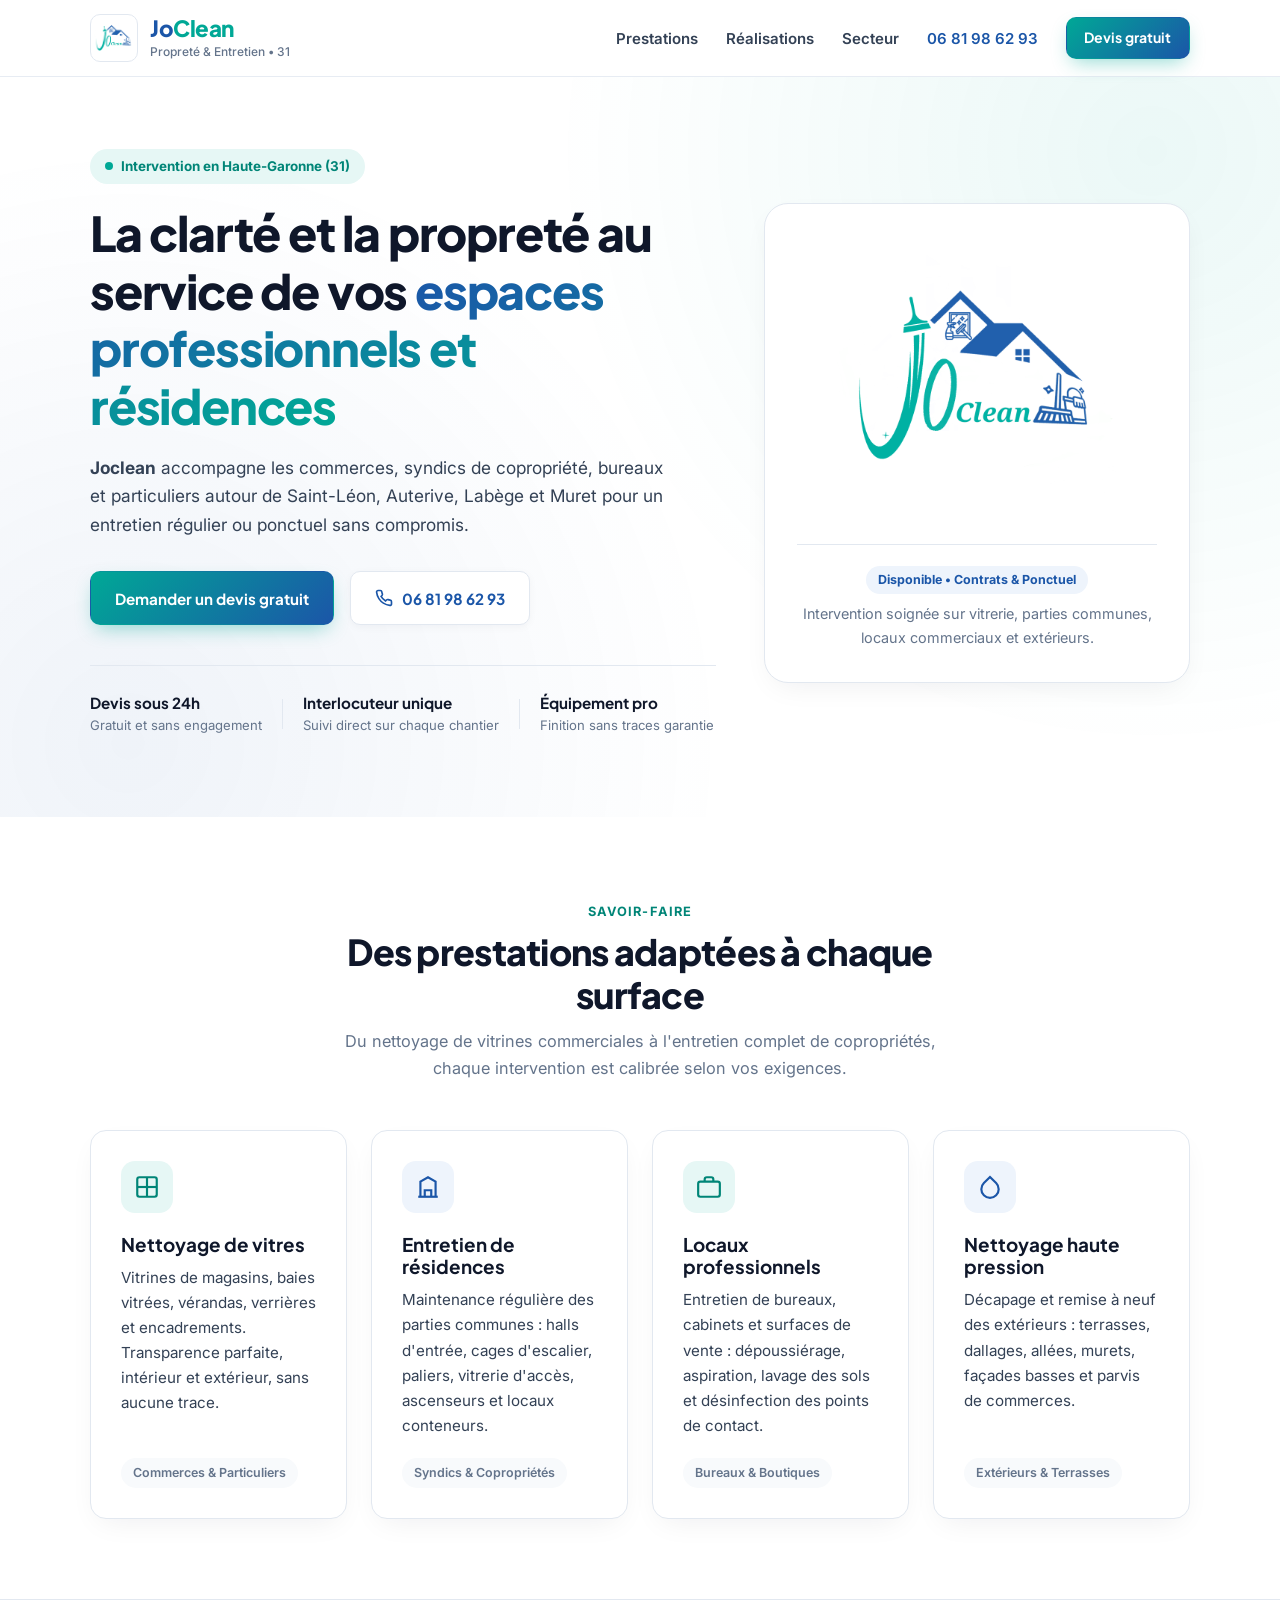
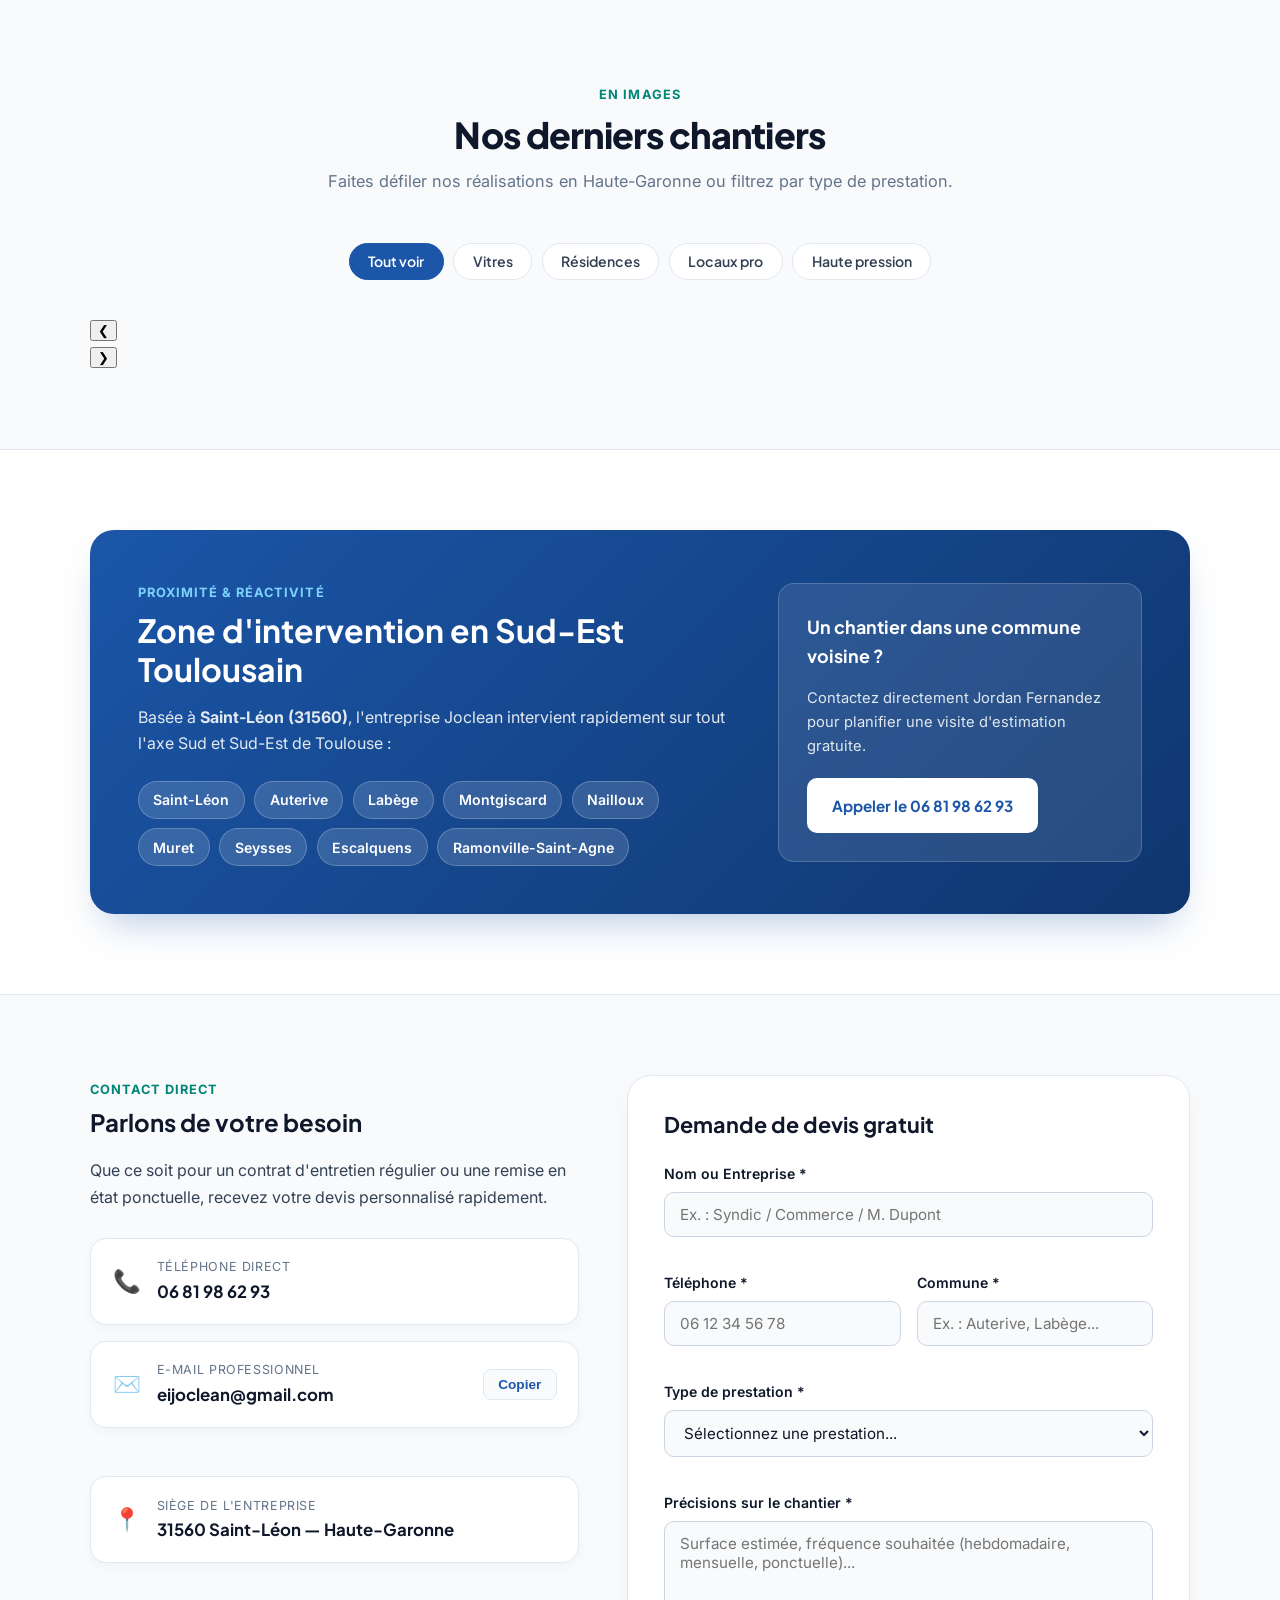
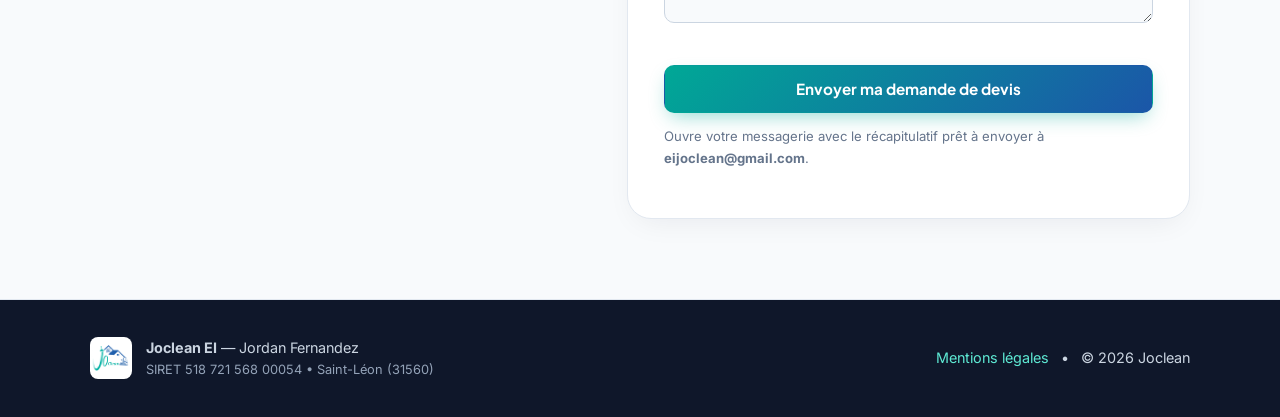
==== commit 8ad92509: "Add files via upload" ====
--- a/index.html
+++ b/index.html
@@ -20,7 +20,7 @@
   <link href="https://fonts.googleapis.com/css2?family=Inter:wght@400;500;600&family=Plus+Jakarta+Sans:wght@600;700;800&display=swap" rel="stylesheet">
 
   <link rel="icon" type="image/png" href="assets/logo.png">
-  <link rel="stylesheet" href="css/style.css">
+  <link rel="stylesheet" href="css/style.css?v=2">
 
   <!-- SEO Local Google Fiche d'établissement -->
   <script type="application/ld+json">
@@ -188,13 +188,13 @@
       </div>
     </section>
 
-    <!-- Section Réalisations & Galerie dynamique -->
+    <!-- Section Réalisations & Galerie carrousel -->
     <section class="section section-soft" id="realisations">
       <div class="container">
         <div class="section-header">
           <span class="eyebrow">En images</span>
           <h2>Nos derniers chantiers</h2>
-          <p>Découvrez en photos la qualité de nos interventions sur le terrain en Haute-Garonne.</p>
+          <p>Faites défiler nos réalisations en Haute-Garonne ou filtrez par type de prestation.</p>
         </div>
 
         <!-- Filtres par catégorie -->
@@ -206,14 +206,25 @@
           <button type="button" class="filter-btn" data-filter="pression">Haute pression</button>
         </div>
 
-        <!-- Grille alimentée automatiquement par js/chantiers.js -->
-        <div class="gallery-grid" id="gallery-grid"></div>
-
-        <!-- Message affiché tant qu'aucune photo n'a été ajoutée -->
-        <div class="gallery-empty" id="gallery-empty">
+        <!-- Carrousel avec flèches gauche / droite -->
+        <div class="carousel-wrapper" id="carousel-wrapper">
+          <button type="button" class="carousel-arrow prev" id="gallery-prev" aria-label="Photo précédente">&#10094;</button>
+          <div class="gallery-stage" id="gallery-stage"></div>
+          <button type="button" class="carousel-arrow next" id="gallery-next" aria-label="Photo suivante">&#10095;</button>
+        </div>
+
+        <!-- Barre de navigation sous la photo (flèches + compteur) -->
+        <div class="carousel-nav" id="carousel-nav" hidden>
+          <button type="button" class="nav-pill-btn" id="gallery-prev-bottom">‹ Précédente</button>
+          <span class="carousel-counter" id="carousel-counter">1 / 1</span>
+          <button type="button" class="nav-pill-btn" id="gallery-next-bottom">Suivante ›</button>
+        </div>
+
+        <!-- Message affiché si aucune photo dans la catégorie -->
+        <div class="gallery-empty" id="gallery-empty" hidden>
           <div class="empty-icon">📸</div>
-          <h3>Galerie photos en cours de mise à jour</h3>
-          <p>Nos prochaines réalisations (vitrines, résidences et nettoyages haute pression) seront publiées ici très prochainement.</p>
+          <h3>Aucune photo dans cette catégorie</h3>
+          <p>D'autres réalisations seront ajoutées très prochainement.</p>
           <a href="#contact" class="btn btn-secondary btn-sm">Demander une estimation pour votre chantier</a>
         </div>
       </div>
@@ -358,9 +369,11 @@
     <a href="#contact" class="dock-btn dock-quote">Devis gratuit</a>
   </div>
 
-  <!-- Visionneuse plein écran (Lightbox) pour les photos de chantiers -->
+  <!-- Visionneuse plein écran (Lightbox) avec flèches -->
   <dialog class="lightbox-dialog" id="lightbox-dialog" aria-label="Aperçu de la réalisation">
     <button type="button" class="lightbox-close" id="lightbox-close" aria-label="Fermer">&times;</button>
+    <button type="button" class="lightbox-arrow prev" id="lightbox-prev" aria-label="Photo précédente">&#10094;</button>
+    <button type="button" class="lightbox-arrow next" id="lightbox-next" aria-label="Photo suivante">&#10095;</button>
     <figure class="lightbox-figure">
       <img id="lightbox-img" src="" alt="">
       <figcaption id="lightbox-caption"></figcaption>
@@ -393,7 +406,6 @@
     </div>
   </dialog>
 
-  <script src="js/chantiers.js"></script>
-  <script src="js/main.js"></script>
+  <script src="js/main.js?v=2"></script>
 </body>
 </html>
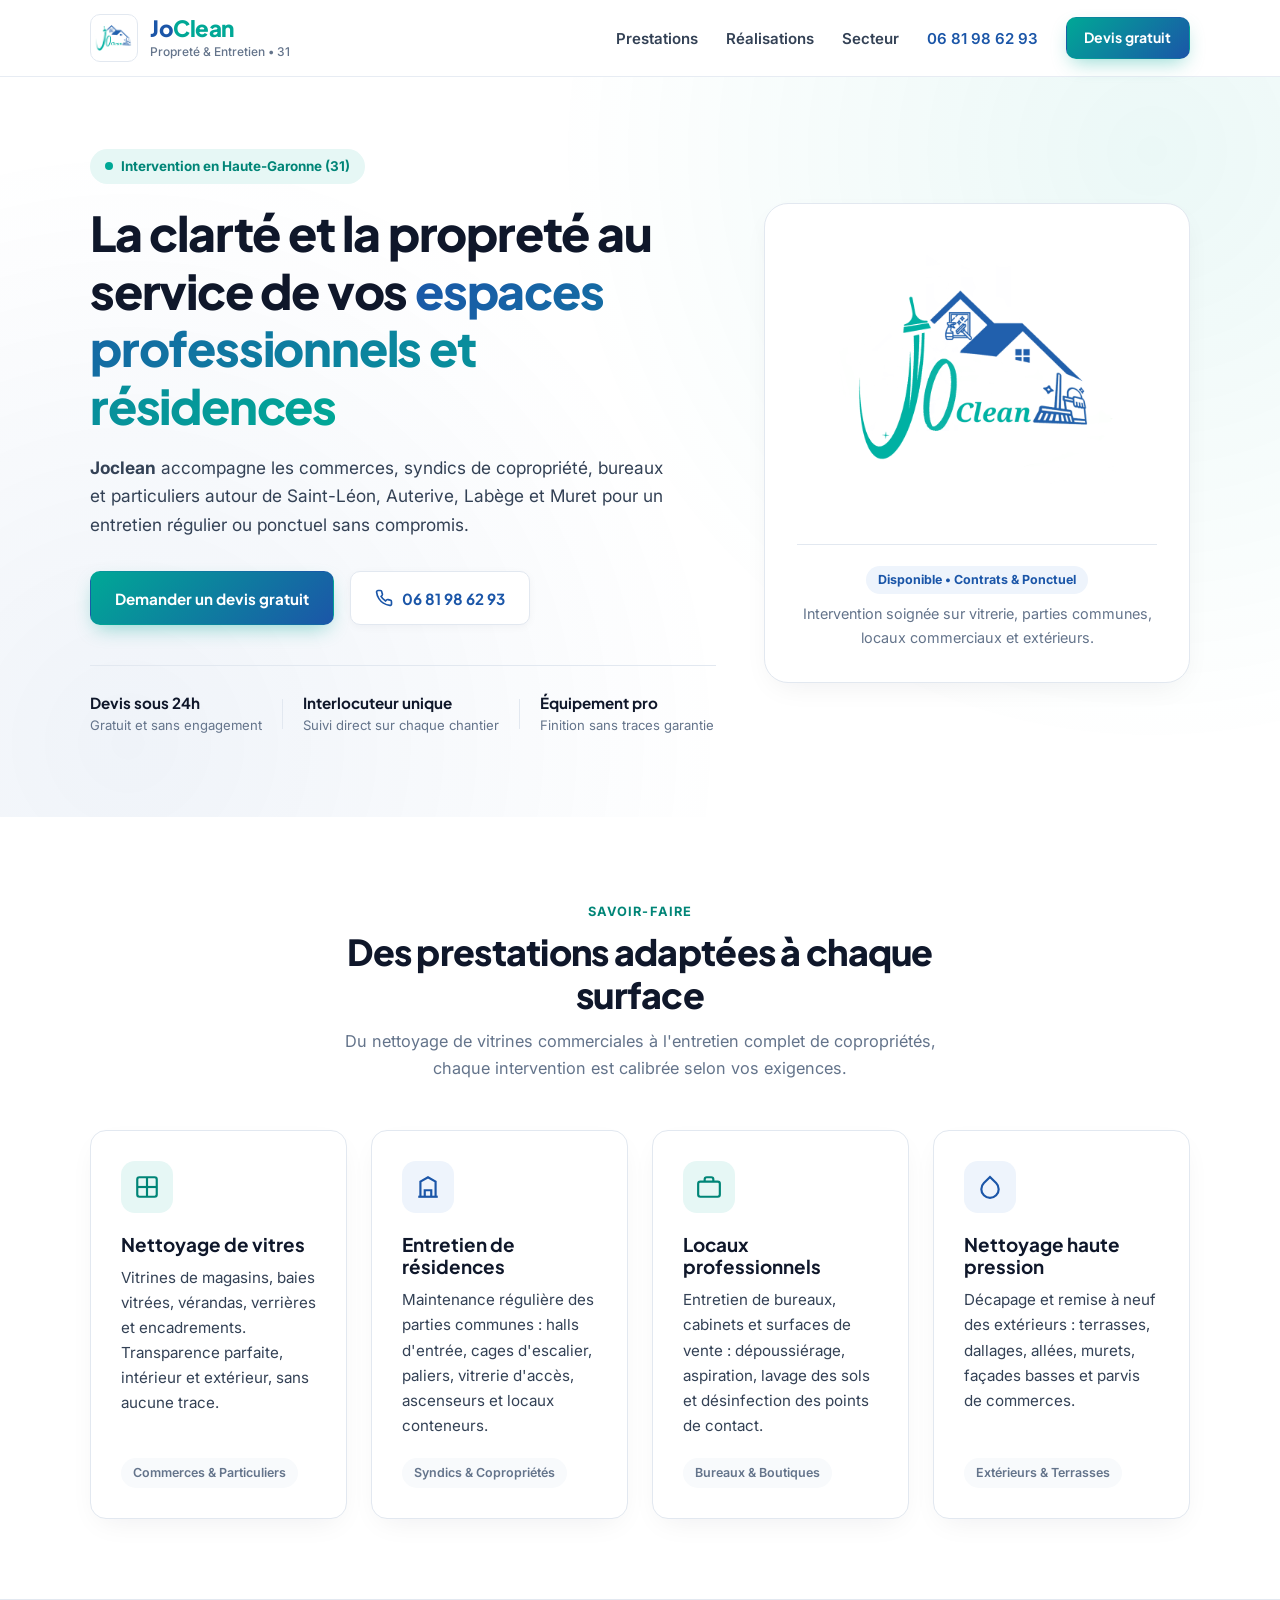
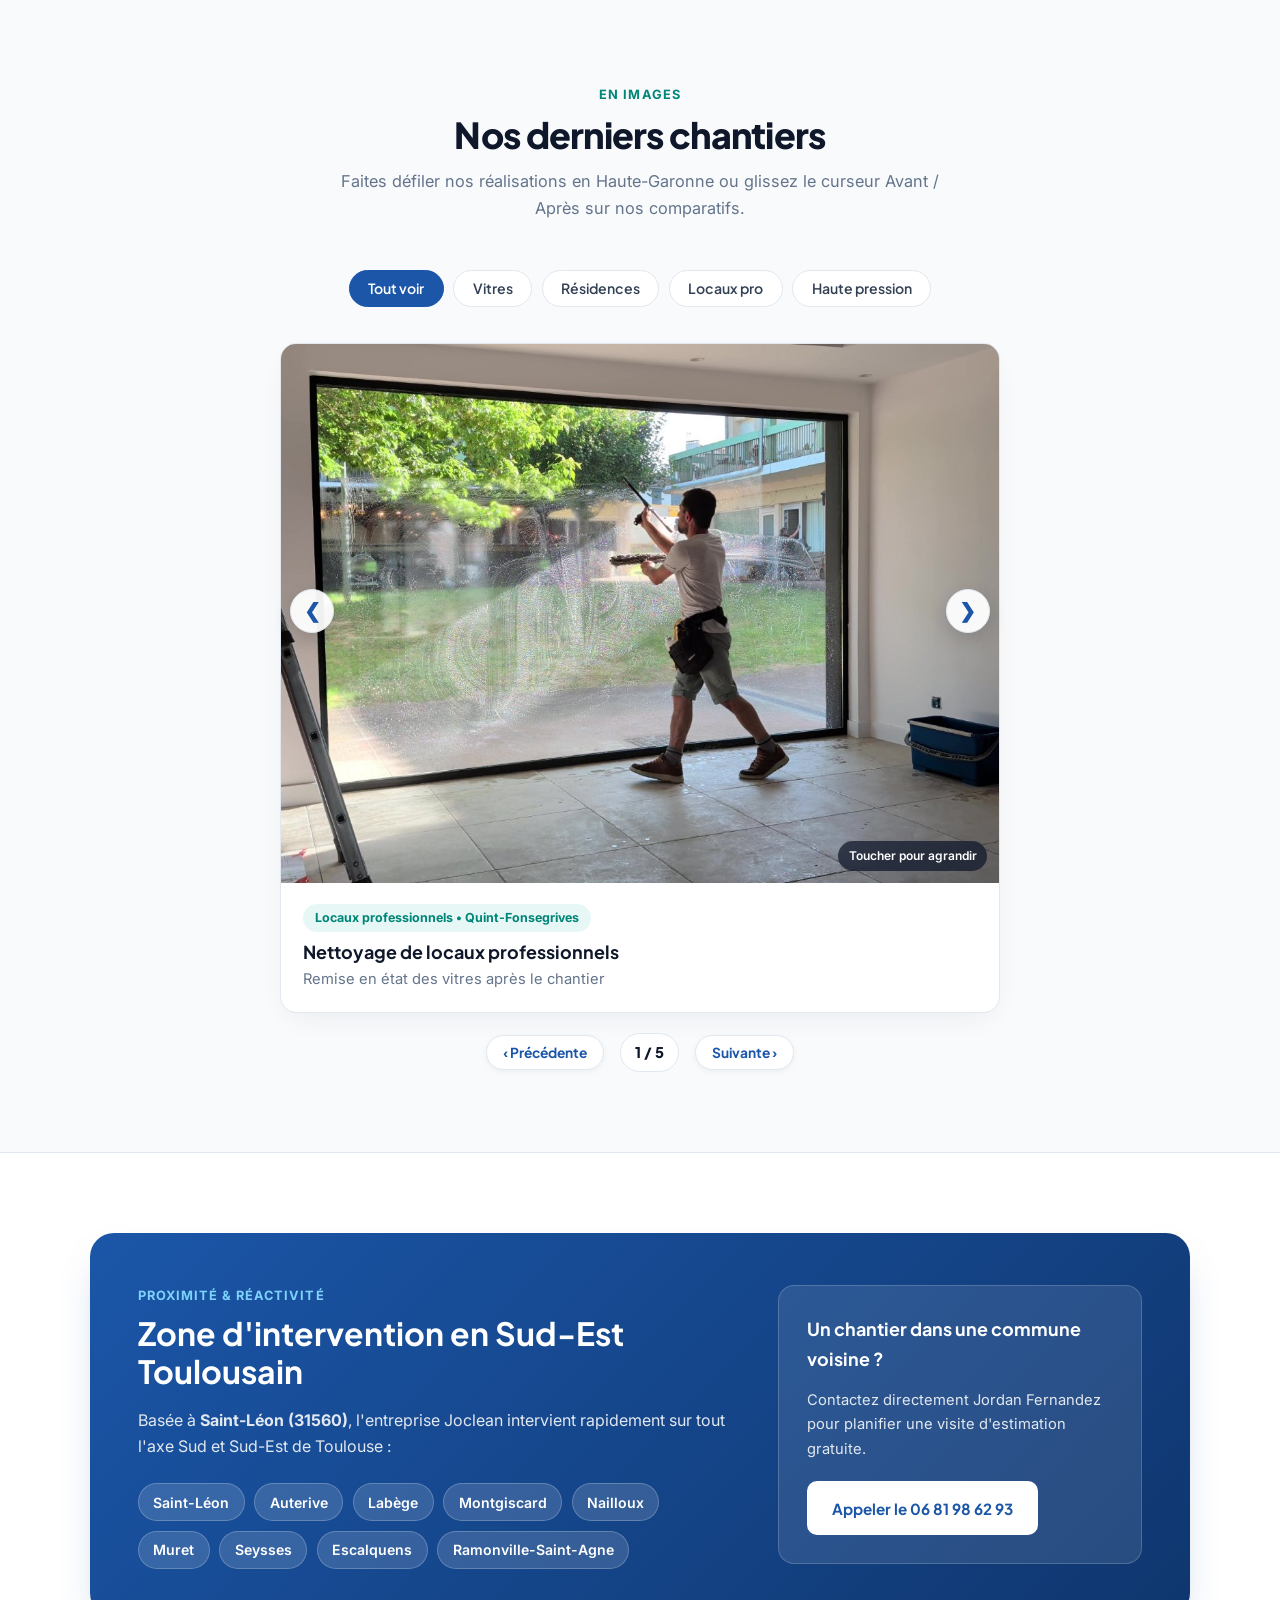
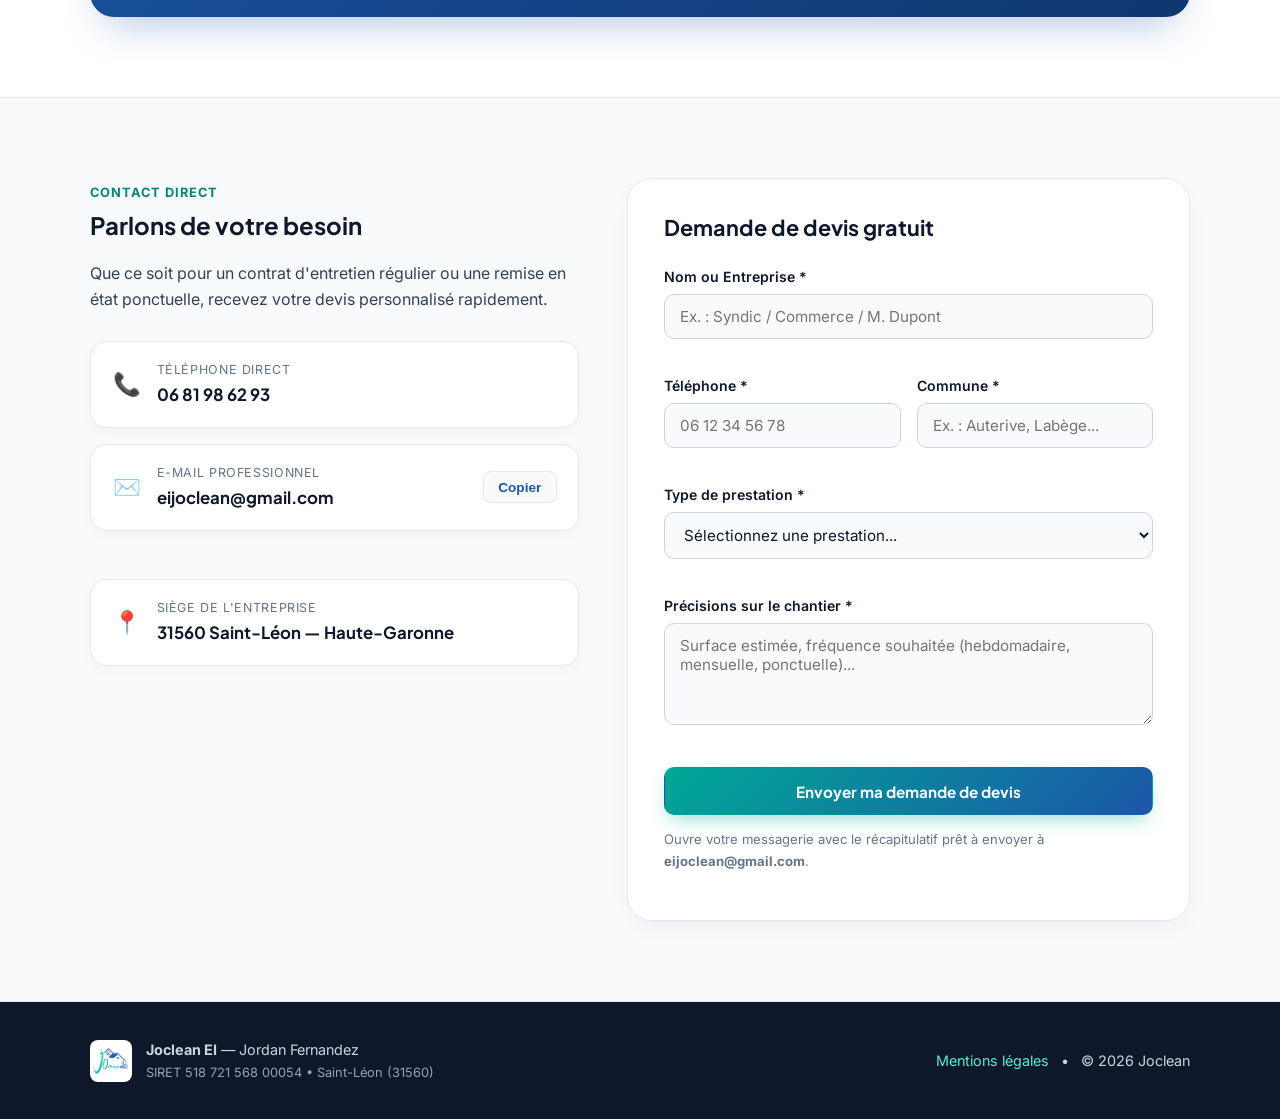
==== commit e8e03360: "Add files via upload" ====
--- a/index.html
+++ b/index.html
@@ -20,7 +20,7 @@
   <link href="https://fonts.googleapis.com/css2?family=Inter:wght@400;500;600&family=Plus+Jakarta+Sans:wght@600;700;800&display=swap" rel="stylesheet">
 
   <link rel="icon" type="image/png" href="assets/logo.png">
-  <link rel="stylesheet" href="css/style.css?v=2">
+  <link rel="stylesheet" href="css/style.css?v=3">
 
   <!-- SEO Local Google Fiche d'établissement -->
   <script type="application/ld+json">
@@ -188,13 +188,13 @@
       </div>
     </section>
 
-    <!-- Section Réalisations & Galerie carrousel -->
+    <!-- Section Réalisations & Galerie carrousel + Avant / Après -->
     <section class="section section-soft" id="realisations">
       <div class="container">
         <div class="section-header">
           <span class="eyebrow">En images</span>
           <h2>Nos derniers chantiers</h2>
-          <p>Faites défiler nos réalisations en Haute-Garonne ou filtrez par type de prestation.</p>
+          <p>Faites défiler nos réalisations en Haute-Garonne ou glissez le curseur Avant / Après sur nos comparatifs.</p>
         </div>
 
         <!-- Filtres par catégorie -->
@@ -369,13 +369,13 @@
     <a href="#contact" class="dock-btn dock-quote">Devis gratuit</a>
   </div>
 
-  <!-- Visionneuse plein écran (Lightbox) avec flèches -->
+  <!-- Visionneuse plein écran (Lightbox) avec flèches & support Avant / Après -->
   <dialog class="lightbox-dialog" id="lightbox-dialog" aria-label="Aperçu de la réalisation">
     <button type="button" class="lightbox-close" id="lightbox-close" aria-label="Fermer">&times;</button>
     <button type="button" class="lightbox-arrow prev" id="lightbox-prev" aria-label="Photo précédente">&#10094;</button>
     <button type="button" class="lightbox-arrow next" id="lightbox-next" aria-label="Photo suivante">&#10095;</button>
     <figure class="lightbox-figure">
-      <img id="lightbox-img" src="" alt="">
+      <div class="lightbox-media" id="lightbox-media"></div>
       <figcaption id="lightbox-caption"></figcaption>
     </figure>
   </dialog>
@@ -406,6 +406,6 @@
     </div>
   </dialog>
 
-  <script src="js/main.js?v=2"></script>
+  <script src="js/main.js?v=3"></script>
 </body>
 </html>
--- a/css/style.css
+++ b/css/style.css
@@ -1,3 +1,6 @@
+/* ==========================================================================
+   Palette officielle Joclean & Variables Design System
+   ========================================================================== */
 :root {
   --brand-teal: #00a896;
   --brand-teal-dark: #008577;
@@ -5,12 +8,14 @@
   --brand-blue: #1b56a8;
   --brand-blue-dark: #144180;
   --brand-blue-soft: #eef4fc;
+
   --ink-900: #0f172a;
   --ink-700: #334155;
   --ink-500: #64748b;
   --surface-white: #ffffff;
   --surface-soft: #f8fafc;
   --border-light: #e2e8f0;
+
   --radius-sm: 10px;
   --radius-md: 16px;
   --radius-lg: 24px;
@@ -19,8 +24,16 @@
   --container: 1140px;
 }
 
-*, *::before, *::after { box-sizing: border-box; }
-html { scroll-behavior: smooth; }
+*,
+*::before,
+*::after {
+  box-sizing: border-box;
+}
+
+html {
+  scroll-behavior: smooth;
+}
+
 body {
   margin: 0;
   font-family: "Inter", -apple-system, BlinkMacSystemFont, sans-serif;
@@ -29,15 +42,29 @@
   line-height: 1.65;
   -webkit-font-smoothing: antialiased;
 }
+
 h1, h2, h3, .brand-name {
   font-family: "Plus Jakarta Sans", sans-serif;
   color: var(--ink-900);
   line-height: 1.2;
   margin-top: 0;
 }
-a { color: var(--brand-blue); text-decoration: none; }
-.container { width: 100%; max-width: var(--container); margin: 0 auto; padding: 0 1.25rem; }
-
+
+a {
+  color: var(--brand-blue);
+  text-decoration: none;
+}
+
+.container {
+  width: 100%;
+  max-width: var(--container);
+  margin: 0 auto;
+  padding: 0 1.25rem;
+}
+
+/* ==========================================================================
+   Boutons & Badges
+   ========================================================================== */
 .btn {
   display: inline-flex;
   align-items: center;
@@ -52,23 +79,51 @@
   cursor: pointer;
   transition: transform 0.18s ease, box-shadow 0.18s ease, background-color 0.18s ease;
 }
-.btn:hover { transform: translateY(-1px); text-decoration: none; }
-.btn-sm { padding: 0.55rem 1.1rem; font-size: 0.88rem; }
-.btn-block { width: 100%; }
+
+.btn:hover {
+  transform: translateY(-1px);
+  text-decoration: none;
+}
+
+.btn-sm {
+  padding: 0.55rem 1.1rem;
+  font-size: 0.88rem;
+}
+
+.btn-block {
+  width: 100%;
+}
+
 .btn-primary {
   background: linear-gradient(135deg, var(--brand-teal) 0%, var(--brand-blue) 100%);
   color: #ffffff;
   box-shadow: 0 8px 20px -6px rgba(0, 168, 150, 0.45);
 }
+
+.btn-primary:hover {
+  box-shadow: 0 12px 24px -6px rgba(27, 86, 168, 0.5);
+}
+
 .btn-secondary {
   background-color: var(--surface-white);
   color: var(--brand-blue);
   border-color: var(--border-light);
   box-shadow: 0 2px 8px rgba(15, 23, 42, 0.04);
 }
-.btn-secondary:hover { border-color: var(--brand-blue); background-color: var(--brand-blue-soft); }
-.btn-white { background-color: #ffffff; color: var(--brand-blue); }
-.btn-white:hover { background-color: var(--brand-teal-soft); }
+
+.btn-secondary:hover {
+  border-color: var(--brand-blue);
+  background-color: var(--brand-blue-soft);
+}
+
+.btn-white {
+  background-color: #ffffff;
+  color: var(--brand-blue);
+}
+
+.btn-white:hover {
+  background-color: var(--brand-teal-soft);
+}
 
 .eyebrow {
   display: inline-block;
@@ -79,18 +134,36 @@
   color: var(--brand-teal-dark);
   margin-bottom: 0.5rem;
 }
-.eyebrow.light { color: #7dd3fc; }
-
+
+.eyebrow.light {
+  color: #7dd3fc;
+}
+
+/* ==========================================================================
+   En-tête translucide
+   ========================================================================== */
 .site-header {
   position: sticky;
   top: 0;
   z-index: 100;
-  background-color: rgba(255, 255, 255, 0.92);
+  background-color: rgba(255, 255, 255, 0.94);
   backdrop-filter: blur(12px);
   border-bottom: 1px solid rgba(226, 232, 240, 0.8);
 }
-.header-inner { display: flex; align-items: center; justify-content: space-between; height: 76px; }
-.brand { display: inline-flex; align-items: center; gap: 0.75rem; }
+
+.header-inner {
+  display: flex;
+  align-items: center;
+  justify-content: space-between;
+  height: 76px;
+}
+
+.brand {
+  display: inline-flex;
+  align-items: center;
+  gap: 0.75rem;
+}
+
 .brand-logo {
   width: 48px;
   height: 48px;
@@ -100,15 +173,53 @@
   border: 1px solid var(--border-light);
   padding: 2px;
 }
-.brand-info { display: flex; flex-direction: column; }
-.brand-name { font-size: 1.4rem; font-weight: 800; color: var(--brand-blue); letter-spacing: -0.02em; }
-.brand-name .accent { color: var(--brand-teal); }
-.brand-tag { font-size: 0.75rem; font-weight: 500; color: var(--ink-500); }
-
-.main-nav ul { display: flex; align-items: center; gap: 1.75rem; list-style: none; margin: 0; padding: 0; }
-.main-nav a:not(.btn) { font-size: 0.94rem; font-weight: 600; color: var(--ink-700); }
-.main-nav a:not(.btn):hover { color: var(--brand-teal); }
-.nav-phone { color: var(--brand-blue) !important; }
+
+.brand-info {
+  display: flex;
+  flex-direction: column;
+}
+
+.brand-name {
+  font-size: 1.4rem;
+  font-weight: 800;
+  color: var(--brand-blue);
+  letter-spacing: -0.02em;
+}
+
+.brand-name .accent {
+  color: var(--brand-teal);
+}
+
+.brand-tag {
+  font-size: 0.75rem;
+  font-weight: 500;
+  color: var(--ink-500);
+}
+
+.main-nav ul {
+  display: flex;
+  align-items: center;
+  gap: 1.75rem;
+  list-style: none;
+  margin: 0;
+  padding: 0;
+}
+
+.main-nav a:not(.btn) {
+  font-size: 0.94rem;
+  font-weight: 600;
+  color: var(--ink-700);
+  transition: color 0.15s ease;
+}
+
+.main-nav a:not(.btn):hover {
+  color: var(--brand-teal);
+}
+
+.nav-phone {
+  color: var(--brand-blue) !important;
+}
+
 .nav-toggle {
   display: none;
   flex-direction: column;
@@ -122,8 +233,17 @@
   padding: 9px;
   cursor: pointer;
 }
-.nav-toggle span { display: block; width: 100%; height: 2px; background-color: var(--ink-900); }
-
+
+.nav-toggle span {
+  display: block;
+  width: 100%;
+  height: 2px;
+  background-color: var(--ink-900);
+}
+
+/* ==========================================================================
+   Section Hero
+   ========================================================================== */
 .hero {
   padding: 4.5rem 0 5rem;
   background:
@@ -131,7 +251,14 @@
     radial-gradient(circle at 10% 90%, rgba(27, 86, 168, 0.07) 0%, transparent 45%),
     #ffffff;
 }
-.hero-grid { display: grid; grid-template-columns: 1.25fr 0.85fr; gap: 3rem; align-items: center; }
+
+.hero-grid {
+  display: grid;
+  grid-template-columns: 1.25fr 0.85fr;
+  gap: 3rem;
+  align-items: center;
+}
+
 .pill-badge {
   display: inline-flex;
   align-items: center;
@@ -144,20 +271,71 @@
   font-weight: 700;
   margin-bottom: 1.25rem;
 }
-.pill-badge .dot { width: 8px; height: 8px; border-radius: 50%; background-color: var(--brand-teal); }
-.hero h1 { font-size: clamp(2rem, 3.8vw, 3rem); font-weight: 800; letter-spacing: -0.025em; margin-bottom: 1.2rem; }
+
+.pill-badge .dot {
+  width: 8px;
+  height: 8px;
+  border-radius: 50%;
+  background-color: var(--brand-teal);
+}
+
+.hero h1 {
+  font-size: clamp(2rem, 3.8vw, 3rem);
+  font-weight: 800;
+  letter-spacing: -0.025em;
+  margin-bottom: 1.2rem;
+}
+
 .text-gradient {
   background: linear-gradient(135deg, var(--brand-blue) 0%, var(--brand-teal) 100%);
   -webkit-background-clip: text;
   -webkit-text-fill-color: transparent;
 }
-.hero-lead { font-size: 1.08rem; color: var(--ink-700); margin-bottom: 2rem; max-width: 580px; }
-.hero-actions { display: flex; flex-wrap: wrap; gap: 1rem; margin-bottom: 2.5rem; }
-.trust-strip { display: flex; flex-wrap: wrap; align-items: center; gap: 1.25rem; padding-top: 1.5rem; border-top: 1px solid var(--border-light); }
-.trust-item { display: flex; flex-direction: column; }
-.trust-item strong { font-family: "Plus Jakarta Sans", sans-serif; font-size: 0.95rem; color: var(--ink-900); }
-.trust-item span { font-size: 0.82rem; color: var(--ink-500); }
-.trust-divider { width: 1px; height: 30px; background-color: var(--border-light); }
+
+.hero-lead {
+  font-size: 1.08rem;
+  color: var(--ink-700);
+  margin-bottom: 2rem;
+  max-width: 580px;
+}
+
+.hero-actions {
+  display: flex;
+  flex-wrap: wrap;
+  gap: 1rem;
+  margin-bottom: 2.5rem;
+}
+
+.trust-strip {
+  display: flex;
+  flex-wrap: wrap;
+  align-items: center;
+  gap: 1.25rem;
+  padding-top: 1.5rem;
+  border-top: 1px solid var(--border-light);
+}
+
+.trust-item {
+  display: flex;
+  flex-direction: column;
+}
+
+.trust-item strong {
+  font-family: "Plus Jakarta Sans", sans-serif;
+  font-size: 0.95rem;
+  color: var(--ink-900);
+}
+
+.trust-item span {
+  font-size: 0.82rem;
+  color: var(--ink-500);
+}
+
+.trust-divider {
+  width: 1px;
+  height: 30px;
+  background-color: var(--border-light);
+}
 
 .logo-showcase {
   background-color: #ffffff;
@@ -167,8 +345,20 @@
   box-shadow: var(--shadow-card);
   text-align: center;
 }
-.logo-showcase img { width: 100%; max-width: 280px; height: auto; border-radius: var(--radius-md); margin-bottom: 1.25rem; }
-.showcase-caption { padding-top: 1.25rem; border-top: 1px solid var(--border-light); }
+
+.logo-showcase img {
+  width: 100%;
+  max-width: 280px;
+  height: auto;
+  border-radius: var(--radius-md);
+  margin-bottom: 1.25rem;
+}
+
+.showcase-caption {
+  padding-top: 1.25rem;
+  border-top: 1px solid var(--border-light);
+}
+
 .status-pill {
   display: inline-block;
   padding: 0.25rem 0.75rem;
@@ -179,15 +369,51 @@
   font-weight: 700;
   margin-bottom: 0.5rem;
 }
-.showcase-caption p { margin: 0; font-size: 0.9rem; color: var(--ink-500); }
-
-.section { padding: 5rem 0; }
-.section-soft { background-color: var(--surface-soft); border-top: 1px solid var(--border-light); border-bottom: 1px solid var(--border-light); }
-.section-header { text-align: center; max-width: 640px; margin: 0 auto 3rem; }
-.section-header h2 { font-size: clamp(1.65rem, 2.8vw, 2.25rem); font-weight: 800; letter-spacing: -0.02em; margin-bottom: 0.75rem; }
-.section-header p { margin: 0; color: var(--ink-500); font-size: 1.02rem; }
-
-.services-grid { display: grid; grid-template-columns: repeat(auto-fit, minmax(250px, 1fr)); gap: 1.5rem; }
+
+.showcase-caption p {
+  margin: 0;
+  font-size: 0.9rem;
+  color: var(--ink-500);
+}
+
+/* ==========================================================================
+   Sections & Cartes Prestations
+   ========================================================================== */
+.section {
+  padding: 5rem 0;
+}
+
+.section-soft {
+  background-color: var(--surface-soft);
+  border-top: 1px solid var(--border-light);
+  border-bottom: 1px solid var(--border-light);
+}
+
+.section-header {
+  text-align: center;
+  max-width: 640px;
+  margin: 0 auto 3rem;
+}
+
+.section-header h2 {
+  font-size: clamp(1.65rem, 2.8vw, 2.25rem);
+  font-weight: 800;
+  letter-spacing: -0.02em;
+  margin-bottom: 0.75rem;
+}
+
+.section-header p {
+  margin: 0;
+  color: var(--ink-500);
+  font-size: 1.02rem;
+}
+
+.services-grid {
+  display: grid;
+  grid-template-columns: repeat(auto-fit, minmax(250px, 1fr));
+  gap: 1.5rem;
+}
+
 .service-card {
   display: flex;
   flex-direction: column;
@@ -198,15 +424,66 @@
   box-shadow: var(--shadow-card);
   transition: transform 0.2s ease, box-shadow 0.2s ease, border-color 0.2s ease;
 }
-.service-card:hover { transform: translateY(-4px); box-shadow: var(--shadow-hover); border-color: rgba(0, 168, 150, 0.4); }
-.service-icon { width: 52px; height: 52px; border-radius: 14px; display: inline-flex; align-items: center; justify-content: center; margin-bottom: 1.25rem; }
-.service-icon.teal { background-color: var(--brand-teal-soft); color: var(--brand-teal-dark); }
-.service-icon.blue { background-color: var(--brand-blue-soft); color: var(--brand-blue); }
-.service-card h3 { font-size: 1.18rem; margin-bottom: 0.6rem; }
-.service-card p { font-size: 0.95rem; color: var(--ink-700); margin: 0 0 1.25rem; flex-grow: 1; }
-.service-tag { align-self: flex-start; font-size: 0.78rem; font-weight: 600; color: var(--ink-500); background-color: var(--surface-soft); padding: 0.3rem 0.75rem; border-radius: 999px; }
-
-.gallery-filters { display: flex; flex-wrap: wrap; justify-content: center; gap: 0.6rem; margin-bottom: 2.25rem; }
+
+.service-card:hover {
+  transform: translateY(-4px);
+  box-shadow: var(--shadow-hover);
+  border-color: rgba(0, 168, 150, 0.4);
+}
+
+.service-icon {
+  width: 52px;
+  height: 52px;
+  border-radius: 14px;
+  display: inline-flex;
+  align-items: center;
+  justify-content: center;
+  margin-bottom: 1.25rem;
+}
+
+.service-icon.teal {
+  background-color: var(--brand-teal-soft);
+  color: var(--brand-teal-dark);
+}
+
+.service-icon.blue {
+  background-color: var(--brand-blue-soft);
+  color: var(--brand-blue);
+}
+
+.service-card h3 {
+  font-size: 1.18rem;
+  margin-bottom: 0.6rem;
+}
+
+.service-card p {
+  font-size: 0.95rem;
+  color: var(--ink-700);
+  margin: 0 0 1.25rem;
+  flex-grow: 1;
+}
+
+.service-tag {
+  align-self: flex-start;
+  font-size: 0.78rem;
+  font-weight: 600;
+  color: var(--ink-500);
+  background-color: var(--surface-soft);
+  padding: 0.3rem 0.75rem;
+  border-radius: 999px;
+}
+
+/* ==========================================================================
+   Galerie Carrousel avec Flèches
+   ========================================================================== */
+.gallery-filters {
+  display: flex;
+  flex-wrap: wrap;
+  justify-content: center;
+  gap: 0.6rem;
+  margin-bottom: 2.25rem;
+}
+
 .filter-btn {
   padding: 0.55rem 1.15rem;
   border-radius: 999px;
@@ -217,15 +494,185 @@
   font-size: 0.88rem;
   font-weight: 600;
   cursor: pointer;
-}
-.filter-btn.active { background-color: var(--brand-blue); border-color: var(--brand-blue); color: #ffffff; }
-.gallery-grid { display: grid; grid-template-columns: repeat(auto-fill, minmax(290px, 1fr)); gap: 1.5rem; }
-.photo-card { background-color: #ffffff; border-radius: var(--radius-md); overflow: hidden; border: 1px solid var(--border-light); box-shadow: var(--shadow-card); cursor: pointer; }
-.photo-thumb { width: 100%; aspect-ratio: 4 / 3; object-fit: cover; display: block; background-color: #e2e8f0; }
-.photo-meta { padding: 1.1rem 1.25rem; }
-.photo-badge { display: inline-block; font-size: 0.75rem; font-weight: 700; color: var(--brand-teal-dark); background-color: var(--brand-teal-soft); padding: 0.2rem 0.65rem; border-radius: 999px; margin-bottom: 0.45rem; }
-.photo-meta h3 { font-size: 1.02rem; margin-bottom: 0.25rem; }
-.photo-meta p { margin: 0; font-size: 0.86rem; color: var(--ink-500); }
+  transition: all 0.15s ease;
+}
+
+.filter-btn:hover {
+  border-color: var(--brand-teal);
+  color: var(--brand-teal-dark);
+}
+
+.filter-btn.active {
+  background-color: var(--brand-blue);
+  border-color: var(--brand-blue);
+  color: #ffffff;
+}
+
+.carousel-wrapper {
+  position: relative;
+  max-width: 720px;
+  margin: 0 auto;
+  display: flex;
+  align-items: center;
+  justify-content: center;
+}
+
+.gallery-stage {
+  width: 100%;
+}
+
+.photo-card {
+  background-color: #ffffff;
+  border-radius: var(--radius-md);
+  overflow: hidden;
+  border: 1px solid var(--border-light);
+  box-shadow: var(--shadow-card);
+  cursor: pointer;
+  transition: box-shadow 0.2s ease;
+}
+
+.photo-card:hover {
+  box-shadow: var(--shadow-hover);
+}
+
+.photo-thumb-wrap {
+  position: relative;
+  width: 100%;
+  aspect-ratio: 4 / 3;
+  background-color: #e2e8f0;
+  overflow: hidden;
+}
+
+.photo-thumb {
+  width: 100%;
+  height: 100%;
+  object-fit: cover;
+  display: block;
+}
+
+.zoom-hint {
+  position: absolute;
+  bottom: 0.75rem;
+  right: 0.75rem;
+  background: rgba(15, 23, 42, 0.72);
+  color: #ffffff;
+  font-size: 0.75rem;
+  font-weight: 600;
+  padding: 0.3rem 0.65rem;
+  border-radius: 999px;
+  backdrop-filter: blur(4px);
+}
+
+.carousel-arrow {
+  position: absolute;
+  top: 40%;
+  transform: translateY(-50%);
+  z-index: 10;
+  width: 44px;
+  height: 44px;
+  border-radius: 50%;
+  border: 1px solid var(--border-light);
+  background-color: rgba(255, 255, 255, 0.94);
+  color: var(--brand-blue);
+  font-size: 1.25rem;
+  font-weight: 700;
+  display: inline-flex;
+  align-items: center;
+  justify-content: center;
+  cursor: pointer;
+  box-shadow: 0 6px 18px rgba(15, 23, 42, 0.16);
+  transition: transform 0.15s ease, background-color 0.15s ease, color 0.15s ease;
+  -webkit-tap-highlight-color: transparent;
+}
+
+.carousel-arrow:hover {
+  background-color: var(--brand-blue);
+  color: #ffffff;
+  border-color: var(--brand-blue);
+}
+
+.carousel-arrow:active {
+  transform: translateY(-50%) scale(0.93);
+}
+
+.carousel-arrow.prev {
+  left: 0.65rem;
+}
+
+.carousel-arrow.next {
+  right: 0.65rem;
+}
+
+.carousel-arrow[hidden] {
+  display: none;
+}
+
+.photo-meta {
+  padding: 1.25rem 1.4rem;
+}
+
+.photo-badge {
+  display: inline-block;
+  font-size: 0.78rem;
+  font-weight: 700;
+  color: var(--brand-teal-dark);
+  background-color: var(--brand-teal-soft);
+  padding: 0.25rem 0.75rem;
+  border-radius: 999px;
+  margin-bottom: 0.55rem;
+}
+
+.photo-meta h3 {
+  font-size: 1.12rem;
+  margin-bottom: 0.3rem;
+}
+
+.photo-meta p {
+  margin: 0;
+  font-size: 0.92rem;
+  color: var(--ink-500);
+}
+
+.carousel-nav {
+  display: flex;
+  align-items: center;
+  justify-content: center;
+  gap: 1rem;
+  margin-top: 1.25rem;
+}
+
+.carousel-nav[hidden] {
+  display: none;
+}
+
+.nav-pill-btn {
+  padding: 0.5rem 1rem;
+  border-radius: 999px;
+  border: 1px solid var(--border-light);
+  background-color: #ffffff;
+  color: var(--brand-blue);
+  font-family: "Plus Jakarta Sans", sans-serif;
+  font-size: 0.86rem;
+  font-weight: 700;
+  cursor: pointer;
+  box-shadow: 0 2px 6px rgba(15, 23, 42, 0.05);
+  transition: background-color 0.15s ease, color 0.15s ease;
+}
+
+.nav-pill-btn:hover {
+  background-color: var(--brand-blue-soft);
+}
+
+.carousel-counter {
+  font-family: "Plus Jakarta Sans", sans-serif;
+  font-size: 0.92rem;
+  font-weight: 800;
+  color: var(--ink-900);
+  background-color: #ffffff;
+  border: 1px solid var(--border-light);
+  padding: 0.4rem 0.9rem;
+  border-radius: 999px;
+}
 
 .gallery-empty {
   text-align: center;
@@ -236,10 +683,24 @@
   border-radius: var(--radius-md);
   padding: 2.5rem 1.5rem;
 }
-.empty-icon { font-size: 2.2rem; margin-bottom: 0.75rem; }
-.gallery-empty h3 { margin-bottom: 0.5rem; }
-.gallery-empty p { color: var(--ink-500); margin-bottom: 1.25rem; }
-
+
+.empty-icon {
+  font-size: 2.2rem;
+  margin-bottom: 0.75rem;
+}
+
+.gallery-empty h3 {
+  margin-bottom: 0.5rem;
+}
+
+.gallery-empty p {
+  color: var(--ink-500);
+  margin-bottom: 1.25rem;
+}
+
+/* ==========================================================================
+   Zone d'intervention
+   ========================================================================== */
 .zone-card {
   display: grid;
   grid-template-columns: 1.4fr 0.85fr;
@@ -251,16 +712,71 @@
   padding: 3rem;
   box-shadow: 0 20px 40px -15px rgba(27, 86, 168, 0.35);
 }
-.zone-card h2 { color: #ffffff; font-size: clamp(1.5rem, 2.5vw, 2rem); margin-bottom: 0.75rem; }
-.zone-info p { color: #e2e8f0; margin-bottom: 1.5rem; }
-.communes-tags { display: flex; flex-wrap: wrap; gap: 0.6rem; }
-.communes-tags span { background-color: rgba(255, 255, 255, 0.14); border: 1px solid rgba(255, 255, 255, 0.22); padding: 0.4rem 0.9rem; border-radius: 999px; font-size: 0.88rem; font-weight: 600; }
-.zone-cta { background-color: rgba(255, 255, 255, 0.1); border: 1px solid rgba(255, 255, 255, 0.18); border-radius: var(--radius-md); padding: 1.75rem; }
-.zone-cta-title { font-family: "Plus Jakarta Sans", sans-serif; font-weight: 700; font-size: 1.12rem; margin-top: 0; margin-bottom: 0.5rem; }
-.zone-cta-text { font-size: 0.92rem; color: #e2e8f0; margin-bottom: 1.25rem; }
-
-.contact-layout { display: grid; grid-template-columns: 1fr 1.15fr; gap: 3rem; align-items: start; }
-.contact-cards { display: flex; flex-direction: column; gap: 1rem; margin-top: 1.75rem; }
+
+.zone-card h2 {
+  color: #ffffff;
+  font-size: clamp(1.5rem, 2.5vw, 2rem);
+  margin-bottom: 0.75rem;
+}
+
+.zone-info p {
+  color: #e2e8f0;
+  margin-bottom: 1.5rem;
+}
+
+.communes-tags {
+  display: flex;
+  flex-wrap: wrap;
+  gap: 0.6rem;
+}
+
+.communes-tags span {
+  background-color: rgba(255, 255, 255, 0.14);
+  border: 1px solid rgba(255, 255, 255, 0.22);
+  padding: 0.4rem 0.9rem;
+  border-radius: 999px;
+  font-size: 0.88rem;
+  font-weight: 600;
+}
+
+.zone-cta {
+  background-color: rgba(255, 255, 255, 0.1);
+  border: 1px solid rgba(255, 255, 255, 0.18);
+  border-radius: var(--radius-md);
+  padding: 1.75rem;
+}
+
+.zone-cta-title {
+  font-family: "Plus Jakarta Sans", sans-serif;
+  font-weight: 700;
+  font-size: 1.12rem;
+  margin-top: 0;
+  margin-bottom: 0.5rem;
+}
+
+.zone-cta-text {
+  font-size: 0.92rem;
+  color: #e2e8f0;
+  margin-bottom: 1.25rem;
+}
+
+/* ==========================================================================
+   Contact & Formulaire
+   ========================================================================== */
+.contact-layout {
+  display: grid;
+  grid-template-columns: 1fr 1.15fr;
+  gap: 3rem;
+  align-items: start;
+}
+
+.contact-cards {
+  display: flex;
+  flex-direction: column;
+  gap: 1rem;
+  margin-top: 1.75rem;
+}
+
 .info-tile {
   display: flex;
   align-items: center;
@@ -272,19 +788,90 @@
   box-shadow: 0 4px 12px rgba(15, 23, 42, 0.03);
   color: inherit;
 }
-.tile-icon { font-size: 1.4rem; }
-.tile-grow { flex-grow: 1; }
-.tile-label { display: block; font-size: 0.78rem; text-transform: uppercase; letter-spacing: 0.05em; color: var(--ink-500); }
-.tile-value { font-family: "Plus Jakarta Sans", sans-serif; font-size: 1.05rem; color: var(--ink-900); }
-.btn-copy { padding: 0.45rem 0.9rem; border-radius: 8px; border: 1px solid var(--border-light); background-color: var(--surface-soft); font-weight: 600; font-size: 0.85rem; color: var(--brand-blue); cursor: pointer; }
-.copy-feedback { font-size: 0.85rem; font-weight: 600; color: var(--brand-teal-dark); min-height: 1.2em; }
-
-.modern-form { background-color: #ffffff; border: 1px solid var(--border-light); border-radius: var(--radius-lg); padding: 2.25rem; box-shadow: var(--shadow-card); }
-.modern-form h3 { font-size: 1.35rem; margin-bottom: 1.5rem; }
-.form-row { display: grid; grid-template-columns: 1fr 1fr; gap: 1rem; }
-.form-group { margin-bottom: 1.1rem; }
-.form-group label { display: block; font-size: 0.88rem; font-weight: 600; color: var(--ink-900); margin-bottom: 0.4rem; }
-.form-group input, .form-group select, .form-group textarea {
+
+a.info-tile:hover {
+  border-color: var(--brand-teal);
+  text-decoration: none;
+}
+
+.tile-icon {
+  font-size: 1.4rem;
+}
+
+.tile-grow {
+  flex-grow: 1;
+}
+
+.tile-label {
+  display: block;
+  font-size: 0.78rem;
+  text-transform: uppercase;
+  letter-spacing: 0.05em;
+  color: var(--ink-500);
+}
+
+.tile-value {
+  font-family: "Plus Jakarta Sans", sans-serif;
+  font-size: 1.05rem;
+  color: var(--ink-900);
+}
+
+.btn-copy {
+  padding: 0.45rem 0.9rem;
+  border-radius: 8px;
+  border: 1px solid var(--border-light);
+  background-color: var(--surface-soft);
+  font-weight: 600;
+  font-size: 0.85rem;
+  color: var(--brand-blue);
+  cursor: pointer;
+}
+
+.btn-copy:hover {
+  background-color: var(--brand-blue-soft);
+}
+
+.copy-feedback {
+  font-size: 0.85rem;
+  font-weight: 600;
+  color: var(--brand-teal-dark);
+  min-height: 1.2em;
+}
+
+.modern-form {
+  background-color: #ffffff;
+  border: 1px solid var(--border-light);
+  border-radius: var(--radius-lg);
+  padding: 2.25rem;
+  box-shadow: var(--shadow-card);
+}
+
+.modern-form h3 {
+  font-size: 1.35rem;
+  margin-bottom: 1.5rem;
+}
+
+.form-row {
+  display: grid;
+  grid-template-columns: 1fr 1fr;
+  gap: 1rem;
+}
+
+.form-group {
+  margin-bottom: 1.1rem;
+}
+
+.form-group label {
+  display: block;
+  font-size: 0.88rem;
+  font-weight: 600;
+  color: var(--ink-900);
+  margin-bottom: 0.4rem;
+}
+
+.form-group input,
+.form-group select,
+.form-group textarea {
   width: 100%;
   padding: 0.75rem 0.95rem;
   border: 1px solid #cbd5e1;
@@ -293,37 +880,255 @@
   font-size: 0.95rem;
   color: var(--ink-900);
   background-color: var(--surface-soft);
-}
-.error-msg { display: block; font-size: 0.8rem; color: #dc2626; margin-top: 0.25rem; min-height: 1em; }
-.form-note { font-size: 0.82rem; color: var(--ink-500); margin: 0.85rem 0 0; }
-.form-status { margin-top: 0.75rem; font-size: 0.9rem; font-weight: 600; color: var(--brand-teal-dark); }
-
-.site-footer { background-color: var(--ink-900); color: #cbd5e1; padding: 2.25rem 0; font-size: 0.9rem; }
-.footer-inner { display: flex; flex-wrap: wrap; justify-content: space-between; align-items: center; gap: 1.25rem; }
-.footer-brand { display: flex; align-items: center; gap: 0.85rem; }
-.footer-logo { width: 42px; height: 42px; border-radius: 8px; background-color: #ffffff; object-fit: contain; }
-.footer-sub { display: block; font-size: 0.8rem; color: #94a3b8; }
-.footer-links { display: flex; align-items: center; gap: 0.75rem; }
-.link-btn { background: none; border: none; color: #5eead4; font: inherit; cursor: pointer; padding: 0; }
-
-.mobile-dock { display: none; }
-.lightbox-dialog, .legal-dialog { border: none; border-radius: var(--radius-md); padding: 0; max-width: 560px; width: calc(100% - 2rem); }
-.lightbox-dialog::backdrop, .legal-dialog::backdrop { background: rgba(15, 23, 42, 0.75); }
-.legal-content { padding: 1.85rem; }
-.legal-header { display: flex; justify-content: space-between; align-items: center; border-bottom: 1px solid var(--border-light); padding-bottom: 0.75rem; margin-bottom: 1rem; }
-.close-dialog { background: none; border: none; font-size: 1.6rem; cursor: pointer; color: var(--ink-500); }
-
-/* Toujours visible par défaut */
-.reveal { opacity: 1; transform: none; }
-
+  transition: border-color 0.15s ease, background-color 0.15s ease;
+}
+
+.form-group input:focus,
+.form-group select:focus,
+.form-group textarea:focus {
+  outline: none;
+  border-color: var(--brand-teal);
+  background-color: #ffffff;
+  box-shadow: 0 0 0 3px rgba(0, 168, 150, 0.15);
+}
+
+.error-msg {
+  display: block;
+  font-size: 0.8rem;
+  color: #dc2626;
+  margin-top: 0.25rem;
+  min-height: 1em;
+}
+
+.form-note {
+  font-size: 0.82rem;
+  color: var(--ink-500);
+  margin: 0.85rem 0 0;
+}
+
+.form-status {
+  margin-top: 0.75rem;
+  font-size: 0.9rem;
+  font-weight: 600;
+  color: var(--brand-teal-dark);
+}
+
+/* ==========================================================================
+   Pied de page, Dock mobile, Lightbox & Modale
+   ========================================================================== */
+.site-footer {
+  background-color: var(--ink-900);
+  color: #cbd5e1;
+  padding: 2.25rem 0;
+  font-size: 0.9rem;
+}
+
+.footer-inner {
+  display: flex;
+  flex-wrap: wrap;
+  justify-content: space-between;
+  align-items: center;
+  gap: 1.25rem;
+}
+
+.footer-brand {
+  display: flex;
+  align-items: center;
+  gap: 0.85rem;
+}
+
+.footer-logo {
+  width: 42px;
+  height: 42px;
+  border-radius: 8px;
+  background-color: #ffffff;
+  object-fit: contain;
+}
+
+.footer-sub {
+  display: block;
+  font-size: 0.8rem;
+  color: #94a3b8;
+}
+
+.footer-links {
+  display: flex;
+  align-items: center;
+  gap: 0.75rem;
+}
+
+.link-btn {
+  background: none;
+  border: none;
+  color: #5eead4;
+  font: inherit;
+  cursor: pointer;
+  padding: 0;
+}
+
+.link-btn:hover {
+  text-decoration: underline;
+}
+
+.mobile-dock {
+  display: none;
+}
+
+/* Lightbox photo avec flèches */
+.lightbox-dialog {
+  border: none;
+  border-radius: var(--radius-md);
+  padding: 0;
+  max-width: 880px;
+  width: calc(100% - 1.5rem);
+  background-color: var(--ink-900);
+  color: #ffffff;
+  overflow: hidden;
+}
+
+.lightbox-dialog::backdrop {
+  background: rgba(15, 23, 42, 0.88);
+}
+
+.lightbox-close {
+  position: absolute;
+  top: 0.75rem;
+  right: 0.9rem;
+  z-index: 15;
+  background: rgba(15, 23, 42, 0.75);
+  color: #ffffff;
+  border: 1px solid rgba(255, 255, 255, 0.25);
+  border-radius: 50%;
+  width: 38px;
+  height: 38px;
+  font-size: 1.5rem;
+  line-height: 1;
+  cursor: pointer;
+}
+
+.lightbox-arrow {
+  position: absolute;
+  top: 45%;
+  transform: translateY(-50%);
+  z-index: 15;
+  width: 44px;
+  height: 44px;
+  border-radius: 50%;
+  border: 1px solid rgba(255, 255, 255, 0.3);
+  background: rgba(15, 23, 42, 0.72);
+  color: #ffffff;
+  font-size: 1.25rem;
+  cursor: pointer;
+  display: inline-flex;
+  align-items: center;
+  justify-content: center;
+}
+
+.lightbox-arrow.prev { left: 0.75rem; }
+.lightbox-arrow.next { right: 0.75rem; }
+.lightbox-arrow[hidden] { display: none; }
+
+.lightbox-figure {
+  margin: 0;
+}
+
+.lightbox-figure img {
+  width: 100%;
+  max-height: 75vh;
+  object-fit: contain;
+  display: block;
+  background-color: #020617;
+}
+
+.lightbox-figure figcaption {
+  padding: 1rem 1.25rem;
+  font-size: 0.95rem;
+}
+
+/* Modale légale */
+.legal-dialog {
+  border: none;
+  border-radius: var(--radius-md);
+  padding: 0;
+  max-width: 560px;
+  width: calc(100% - 2rem);
+}
+
+.legal-dialog::backdrop {
+  background: rgba(15, 23, 42, 0.65);
+}
+
+.legal-content {
+  padding: 1.85rem;
+}
+
+.legal-header {
+  display: flex;
+  justify-content: space-between;
+  align-items: center;
+  border-bottom: 1px solid var(--border-light);
+  padding-bottom: 0.75rem;
+  margin-bottom: 1rem;
+}
+
+.legal-header h2 {
+  margin: 0;
+  font-size: 1.3rem;
+}
+
+.close-dialog {
+  background: none;
+  border: none;
+  font-size: 1.6rem;
+  cursor: pointer;
+  color: var(--ink-500);
+}
+
+/* ==========================================================================
+   Responsive Mobile
+   ========================================================================== */
 @media (max-width: 860px) {
-  .hero-grid, .zone-card, .contact-layout { grid-template-columns: 1fr; }
-  .nav-toggle { display: flex; }
-  .main-nav { display: none; position: absolute; top: 76px; left: 0; right: 0; background-color: #ffffff; border-bottom: 1px solid var(--border-light); padding: 1.25rem; box-shadow: var(--shadow-card); }
-  .main-nav.is-open { display: block; }
-  .main-nav ul { flex-direction: column; align-items: stretch; gap: 1rem; }
-  .form-row { grid-template-columns: 1fr; gap: 0; }
-  body { padding-bottom: 64px; }
+  .hero-grid,
+  .zone-card,
+  .contact-layout {
+    grid-template-columns: 1fr;
+  }
+
+  .nav-toggle {
+    display: flex;
+  }
+
+  .main-nav {
+    display: none;
+    position: absolute;
+    top: 76px;
+    left: 0;
+    right: 0;
+    background-color: #ffffff;
+    border-bottom: 1px solid var(--border-light);
+    padding: 1.25rem;
+    box-shadow: var(--shadow-card);
+  }
+
+  .main-nav.is-open {
+    display: block;
+  }
+
+  .main-nav ul {
+    flex-direction: column;
+    align-items: stretch;
+    gap: 1rem;
+  }
+
+  .form-row {
+    grid-template-columns: 1fr;
+    gap: 0;
+  }
+
+  body {
+    padding-bottom: 64px;
+  }
+
   .mobile-dock {
     display: grid;
     grid-template-columns: 1fr 1fr;
@@ -338,7 +1143,23 @@
     gap: 0.6rem;
     box-shadow: 0 -4px 16px rgba(15, 23, 42, 0.08);
   }
-  .dock-btn { text-align: center; padding: 0.65rem; border-radius: 8px; font-family: "Plus Jakarta Sans", sans-serif; font-weight: 700; font-size: 0.92rem; }
-  .dock-call { background-color: var(--brand-blue-soft); color: var(--brand-blue); }
-  .dock-quote { background: linear-gradient(135deg, var(--brand-teal) 0%, var(--brand-blue) 100%); color: #ffffff; }
-}
+
+  .dock-btn {
+    text-align: center;
+    padding: 0.65rem;
+    border-radius: 8px;
+    font-family: "Plus Jakarta Sans", sans-serif;
+    font-weight: 700;
+    font-size: 0.92rem;
+  }
+
+  .dock-call {
+    background-color: var(--brand-blue-soft);
+    color: var(--brand-blue);
+  }
+
+  .dock-quote {
+    background: linear-gradient(135deg, var(--brand-teal) 0%, var(--brand-blue) 100%);
+    color: #ffffff;
+  }
+}
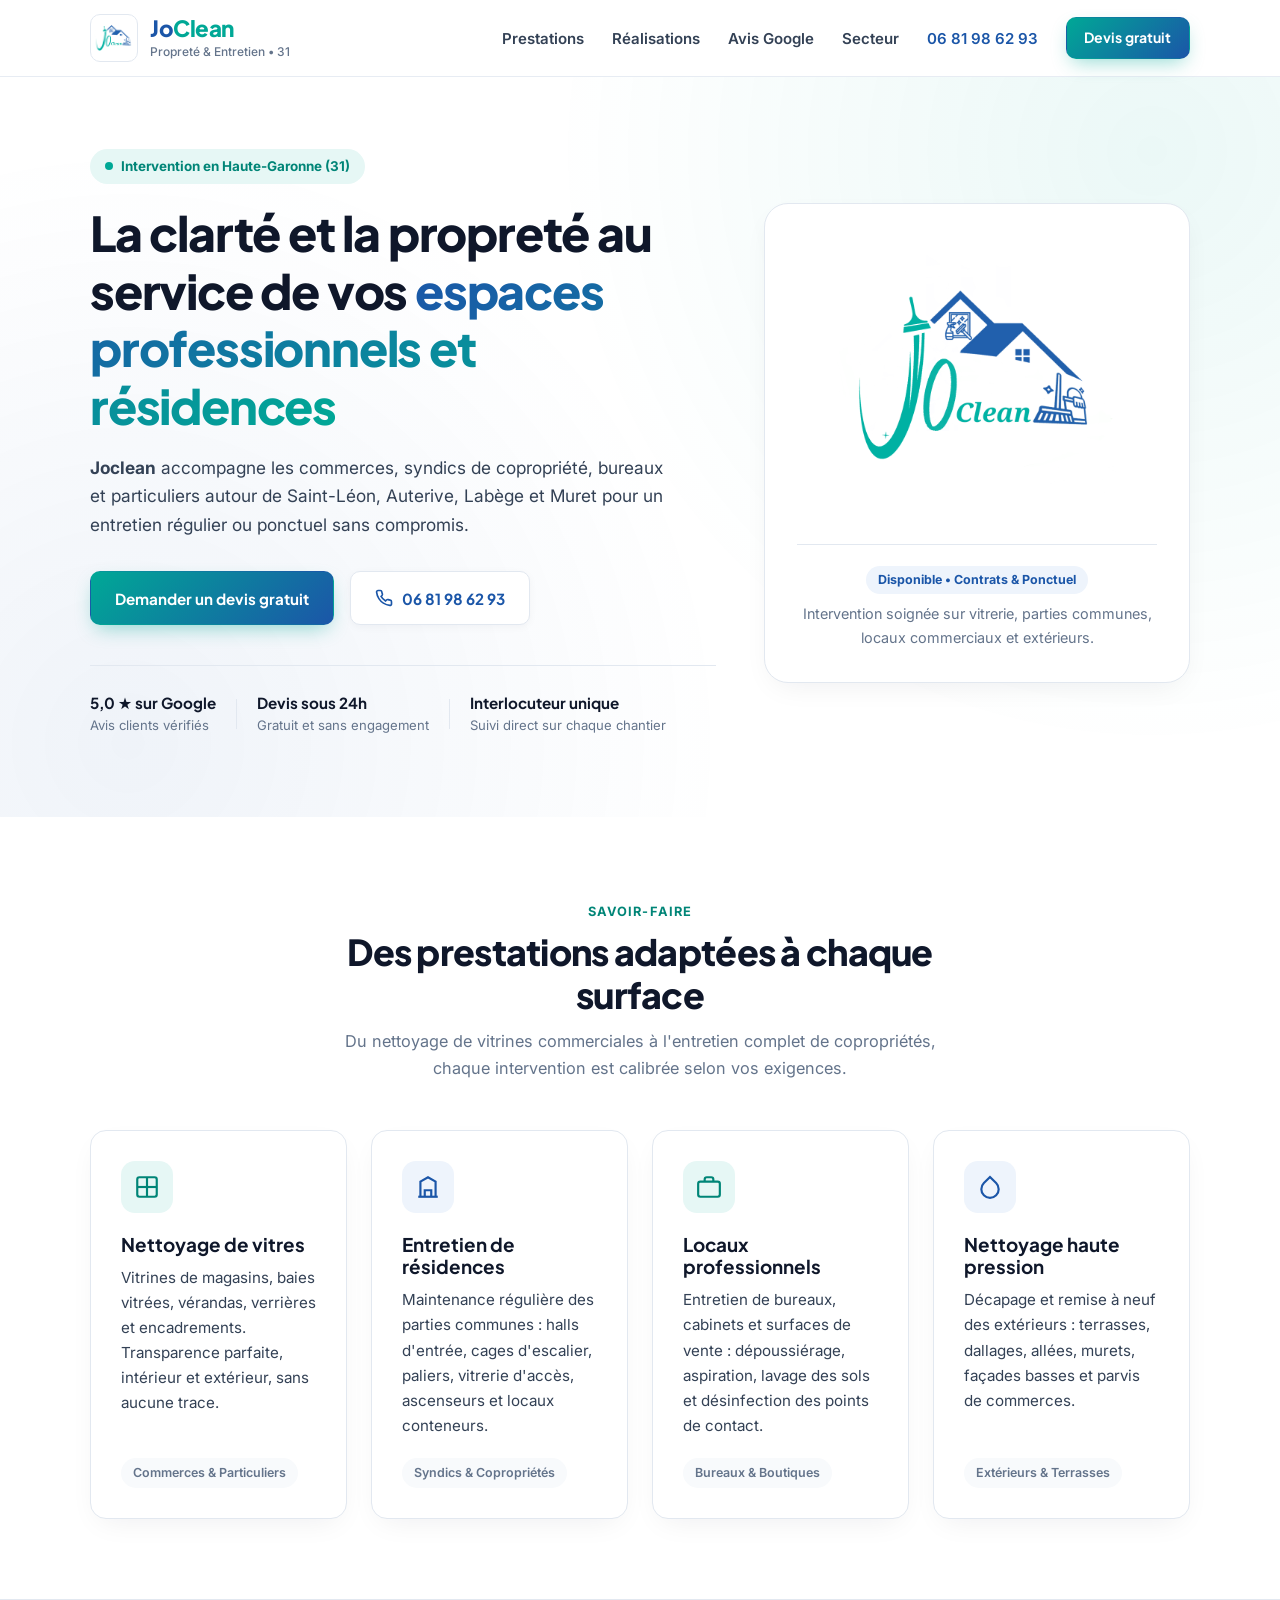
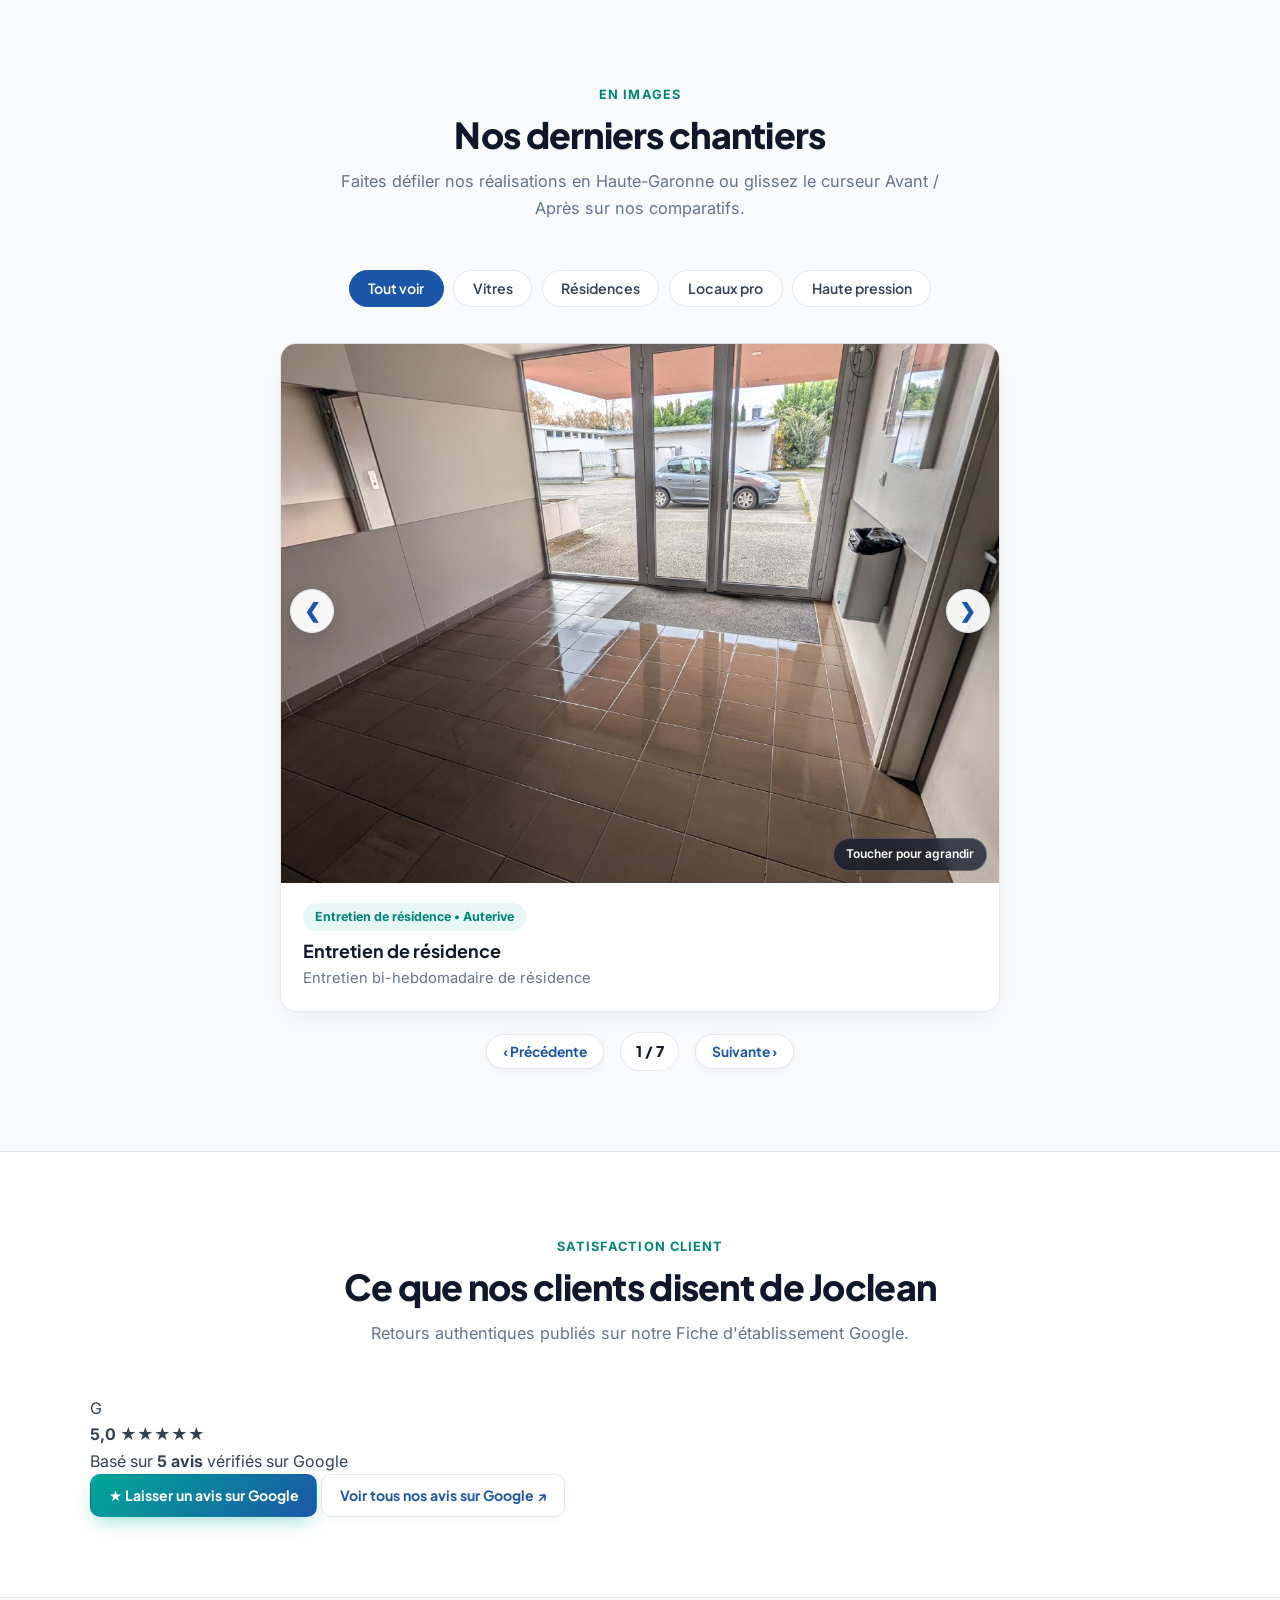
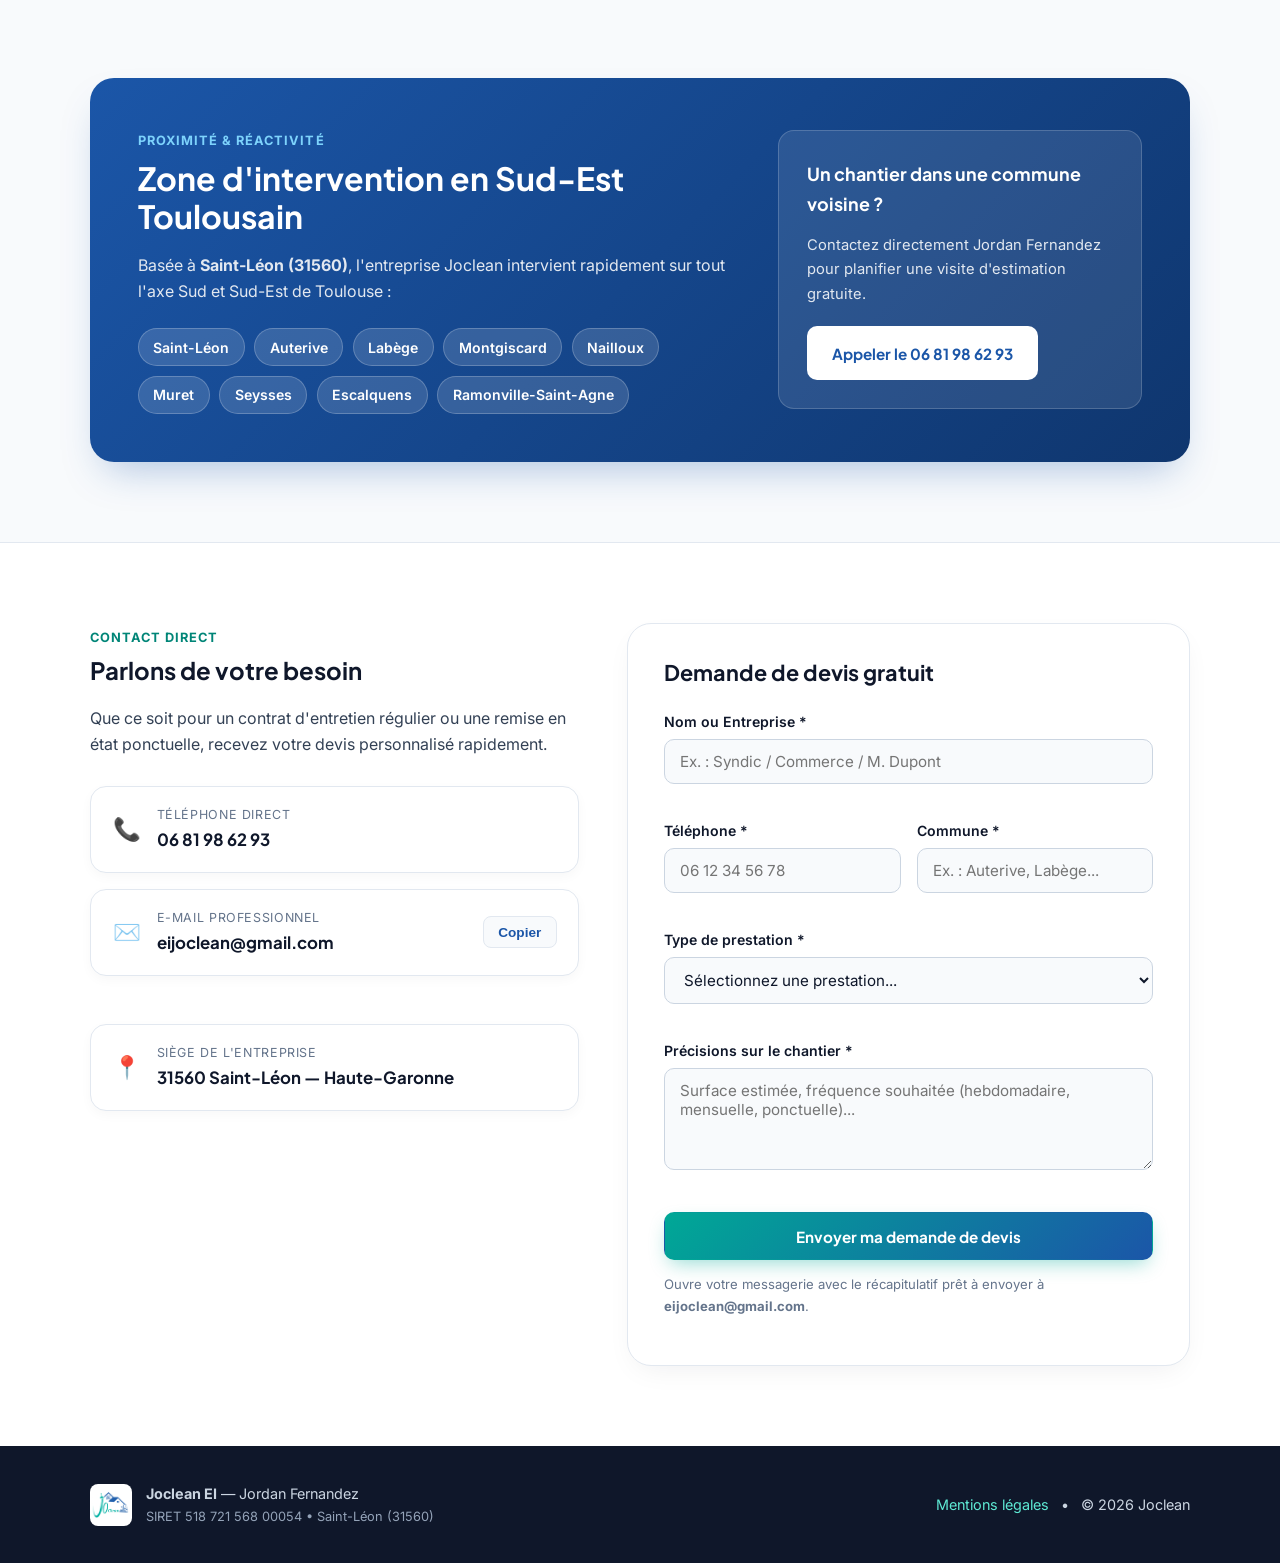
==== commit 01530805: "Add files via upload" ====
--- a/index.html
+++ b/index.html
@@ -20,7 +20,7 @@
   <link href="https://fonts.googleapis.com/css2?family=Inter:wght@400;500;600&family=Plus+Jakarta+Sans:wght@600;700;800&display=swap" rel="stylesheet">
 
   <link rel="icon" type="image/png" href="assets/logo.png">
-  <link rel="stylesheet" href="css/style.css?v=3">
+  <link rel="stylesheet" href="css/style.css?v=4">
 
   <!-- SEO Local Google Fiche d'établissement -->
   <script type="application/ld+json">
@@ -34,6 +34,11 @@
     "telephone": "+33681986293",
     "email": "eijoclean@gmail.com",
     "taxID": "51872156800054",
+    "aggregateRating": {
+      "@type": "AggregateRating",
+      "ratingValue": "5.0",
+      "reviewCount": "5"
+    },
     "address": {
       "@type": "PostalAddress",
       "streetAddress": "12 Rue Des Pyrénées, Villa 11",
@@ -79,6 +84,7 @@
         <ul>
           <li><a href="#prestations">Prestations</a></li>
           <li><a href="#realisations">Réalisations</a></li>
+          <li><a href="#avis">Avis Google</a></li>
           <li><a href="#zone">Secteur</a></li>
           <li><a href="tel:+33681986293" class="nav-phone">06 81 98 62 93</a></li>
           <li><a href="#contact" class="btn btn-primary btn-sm">Devis gratuit</a></li>
@@ -111,6 +117,11 @@
 
           <div class="trust-strip">
             <div class="trust-item">
+              <strong>5,0 ★ sur Google</strong>
+              <span>Avis clients vérifiés</span>
+            </div>
+            <div class="trust-divider"></div>
+            <div class="trust-item">
               <strong>Devis sous 24h</strong>
               <span>Gratuit et sans engagement</span>
             </div>
@@ -118,11 +129,6 @@
             <div class="trust-item">
               <strong>Interlocuteur unique</strong>
               <span>Suivi direct sur chaque chantier</span>
-            </div>
-            <div class="trust-divider"></div>
-            <div class="trust-item">
-              <strong>Équipement pro</strong>
-              <span>Finition sans traces garantie</span>
             </div>
           </div>
         </div>
@@ -213,7 +219,7 @@
           <button type="button" class="carousel-arrow next" id="gallery-next" aria-label="Photo suivante">&#10095;</button>
         </div>
 
-        <!-- Barre de navigation sous la photo (flèches + compteur) -->
+        <!-- Barre de navigation sous la photo -->
         <div class="carousel-nav" id="carousel-nav" hidden>
           <button type="button" class="nav-pill-btn" id="gallery-prev-bottom">‹ Précédente</button>
           <span class="carousel-counter" id="carousel-counter">1 / 1</span>
@@ -230,8 +236,45 @@
       </div>
     </section>
 
+    <!-- Section Avis Clients Google -->
+    <section class="section" id="avis">
+      <div class="container">
+        <div class="section-header">
+          <span class="eyebrow">Satisfaction client</span>
+          <h2>Ce que nos clients disent de Joclean</h2>
+          <p>Retours authentiques publiés sur notre Fiche d'établissement Google.</p>
+        </div>
+
+        <!-- Bandeau récapitulatif Google 5,0 / 5 -->
+        <div class="google-summary-bar">
+          <div class="google-score-box">
+            <span class="google-g-badge" aria-hidden="true">G</span>
+            <div>
+              <div class="google-score-line">
+                <strong id="google-rating-value">5,0</strong>
+                <span class="google-stars" aria-label="5 étoiles sur 5">★★★★★</span>
+              </div>
+              <span class="google-count-label">Basé sur <strong id="google-rating-count">5 avis</strong> vérifiés sur Google</span>
+            </div>
+          </div>
+
+          <div class="google-cta-group">
+            <a href="https://g.page/r/Cer1lmfHnfCTEAE/review" target="_blank" rel="noopener noreferrer" class="btn btn-primary btn-sm" id="btn-leave-review">
+              ★ Laisser un avis sur Google
+            </a>
+            <a href="https://g.page/r/Cer1lmfHnfCTEAE/review" target="_blank" rel="noopener noreferrer" class="btn btn-secondary btn-sm" id="btn-all-reviews">
+              Voir tous nos avis sur Google ↗
+            </a>
+          </div>
+        </div>
+
+        <!-- Grille des avis clients -->
+        <div class="reviews-grid" id="reviews-grid"></div>
+      </div>
+    </section>
+
     <!-- Section Zone d'intervention -->
-    <section class="section" id="zone">
+    <section class="section section-soft" id="zone">
       <div class="container">
         <div class="zone-card">
           <div class="zone-info">
@@ -260,7 +303,7 @@
     </section>
 
     <!-- Section Contact -->
-    <section class="section section-soft" id="contact">
+    <section class="section" id="contact">
       <div class="container contact-layout">
         <div class="contact-details">
           <span class="eyebrow">Contact direct</span>
@@ -406,6 +449,6 @@
     </div>
   </dialog>
 
-  <script src="js/main.js?v=3"></script>
+  <script src="js/main.js?v=4"></script>
 </body>
 </html>
--- a/css/style.css
+++ b/css/style.css
@@ -474,7 +474,7 @@
 }
 
 /* ==========================================================================
-   Galerie Carrousel avec Flèches
+   Galerie Carrousel & Comparateur Avant / Après
    ========================================================================== */
 .gallery-filters {
   display: flex;
@@ -527,8 +527,11 @@
   overflow: hidden;
   border: 1px solid var(--border-light);
   box-shadow: var(--shadow-card);
+  transition: box-shadow 0.2s ease;
+}
+
+.photo-card.is-clickable {
   cursor: pointer;
-  transition: box-shadow 0.2s ease;
 }
 
 .photo-card:hover {
@@ -550,16 +553,144 @@
   display: block;
 }
 
-.zoom-hint {
+.zoom-hint,
+.zoom-hint-btn {
   position: absolute;
   bottom: 0.75rem;
   right: 0.75rem;
+  z-index: 8;
+  background: rgba(15, 23, 42, 0.75);
+  color: #ffffff;
+  font-family: inherit;
+  font-size: 0.75rem;
+  font-weight: 600;
+  padding: 0.35rem 0.75rem;
+  border-radius: 999px;
+  border: 1px solid rgba(255, 255, 255, 0.2);
+  backdrop-filter: blur(4px);
+}
+
+.zoom-hint-btn {
+  cursor: pointer;
+  transition: background-color 0.15s ease;
+}
+
+.zoom-hint-btn:hover {
+  background: var(--brand-blue);
+}
+
+/* Comparateur Avant / Après */
+.ba-container {
+  position: relative;
+  width: 100%;
+  aspect-ratio: 4 / 3;
+  background-color: #0f172a;
+  overflow: hidden;
+  user-select: none;
+  -webkit-user-select: none;
+  touch-action: pan-y;
+  --pos: 50%;
+}
+
+.ba-img {
+  position: absolute;
+  inset: 0;
+  width: 100%;
+  height: 100%;
+  object-fit: cover;
+  display: block;
+  pointer-events: none;
+}
+
+.ba-img-before {
+  clip-path: inset(0 calc(100% - var(--pos)) 0 0);
+  -webkit-clip-path: inset(0 calc(100% - var(--pos)) 0 0);
+}
+
+.ba-divider {
+  position: absolute;
+  top: 0;
+  bottom: 0;
+  left: var(--pos);
+  width: 3px;
+  background-color: #ffffff;
+  transform: translateX(-50%);
+  box-shadow: 0 0 12px rgba(15, 23, 42, 0.55);
+  pointer-events: none;
+  z-index: 4;
+}
+
+.ba-handle {
+  position: absolute;
+  top: 50%;
+  left: 50%;
+  transform: translate(-50%, -50%);
+  width: 44px;
+  height: 44px;
+  border-radius: 50%;
+  background: #ffffff;
+  color: var(--brand-blue);
+  border: 2.5px solid var(--brand-teal);
+  box-shadow: 0 4px 16px rgba(15, 23, 42, 0.35);
+  display: flex;
+  align-items: center;
+  justify-content: center;
+  font-size: 1.15rem;
+  font-weight: 800;
+  line-height: 1;
+}
+
+.ba-badge {
+  position: absolute;
+  top: 0.75rem;
+  z-index: 4;
+  padding: 0.3rem 0.75rem;
+  border-radius: 999px;
+  font-family: "Plus Jakarta Sans", sans-serif;
+  font-size: 0.76rem;
+  font-weight: 700;
+  letter-spacing: 0.03em;
+  text-transform: uppercase;
+  color: #ffffff;
+  pointer-events: none;
+  backdrop-filter: blur(4px);
+}
+
+.ba-badge-before {
+  left: 0.75rem;
+  background: rgba(15, 23, 42, 0.76);
+}
+
+.ba-badge-after {
+  right: 0.75rem;
+  background: rgba(0, 168, 150, 0.9);
+}
+
+.ba-range {
+  position: absolute;
+  inset: 0;
+  width: 100%;
+  height: 100%;
+  margin: 0;
+  opacity: 0;
+  cursor: ew-resize;
+  z-index: 6;
+  -webkit-appearance: none;
+  appearance: none;
+}
+
+.ba-hint {
+  position: absolute;
+  bottom: 0.75rem;
+  left: 0.75rem;
+  z-index: 4;
   background: rgba(15, 23, 42, 0.72);
   color: #ffffff;
-  font-size: 0.75rem;
+  font-size: 0.74rem;
   font-weight: 600;
   padding: 0.3rem 0.65rem;
   border-radius: 999px;
+  pointer-events: none;
   backdrop-filter: blur(4px);
 }
 
@@ -611,6 +742,14 @@
   padding: 1.25rem 1.4rem;
 }
 
+.photo-badges-row {
+  display: flex;
+  flex-wrap: wrap;
+  align-items: center;
+  gap: 0.45rem;
+  margin-bottom: 0.55rem;
+}
+
 .photo-badge {
   display: inline-block;
   font-size: 0.78rem;
@@ -619,7 +758,16 @@
   background-color: var(--brand-teal-soft);
   padding: 0.25rem 0.75rem;
   border-radius: 999px;
-  margin-bottom: 0.55rem;
+}
+
+.photo-badge-ba {
+  display: inline-block;
+  font-size: 0.75rem;
+  font-weight: 700;
+  color: var(--brand-blue);
+  background-color: var(--brand-blue-soft);
+  padding: 0.25rem 0.65rem;
+  border-radius: 999px;
 }
 
 .photo-meta h3 {
@@ -974,7 +1122,7 @@
   display: none;
 }
 
-/* Lightbox photo avec flèches */
+/* Lightbox photo avec flèches & Avant / Après */
 .lightbox-dialog {
   border: none;
   border-radius: var(--radius-md);
@@ -994,8 +1142,8 @@
   position: absolute;
   top: 0.75rem;
   right: 0.9rem;
-  z-index: 15;
-  background: rgba(15, 23, 42, 0.75);
+  z-index: 20;
+  background: rgba(15, 23, 42, 0.78);
   color: #ffffff;
   border: 1px solid rgba(255, 255, 255, 0.25);
   border-radius: 50%;
@@ -1010,12 +1158,12 @@
   position: absolute;
   top: 45%;
   transform: translateY(-50%);
-  z-index: 15;
+  z-index: 20;
   width: 44px;
   height: 44px;
   border-radius: 50%;
   border: 1px solid rgba(255, 255, 255, 0.3);
-  background: rgba(15, 23, 42, 0.72);
+  background: rgba(15, 23, 42, 0.75);
   color: #ffffff;
   font-size: 1.25rem;
   cursor: pointer;
@@ -1032,12 +1180,25 @@
   margin: 0;
 }
 
-.lightbox-figure img {
+.lightbox-media {
+  width: 100%;
+  background-color: #020617;
+  display: flex;
+  align-items: center;
+  justify-content: center;
+}
+
+.lightbox-media > img {
   width: 100%;
   max-height: 75vh;
   object-fit: contain;
   display: block;
-  background-color: #020617;
+}
+
+.lightbox-media .ba-container {
+  width: 100%;
+  max-height: 74vh;
+  aspect-ratio: 4 / 3;
 }
 
 .lightbox-figure figcaption {
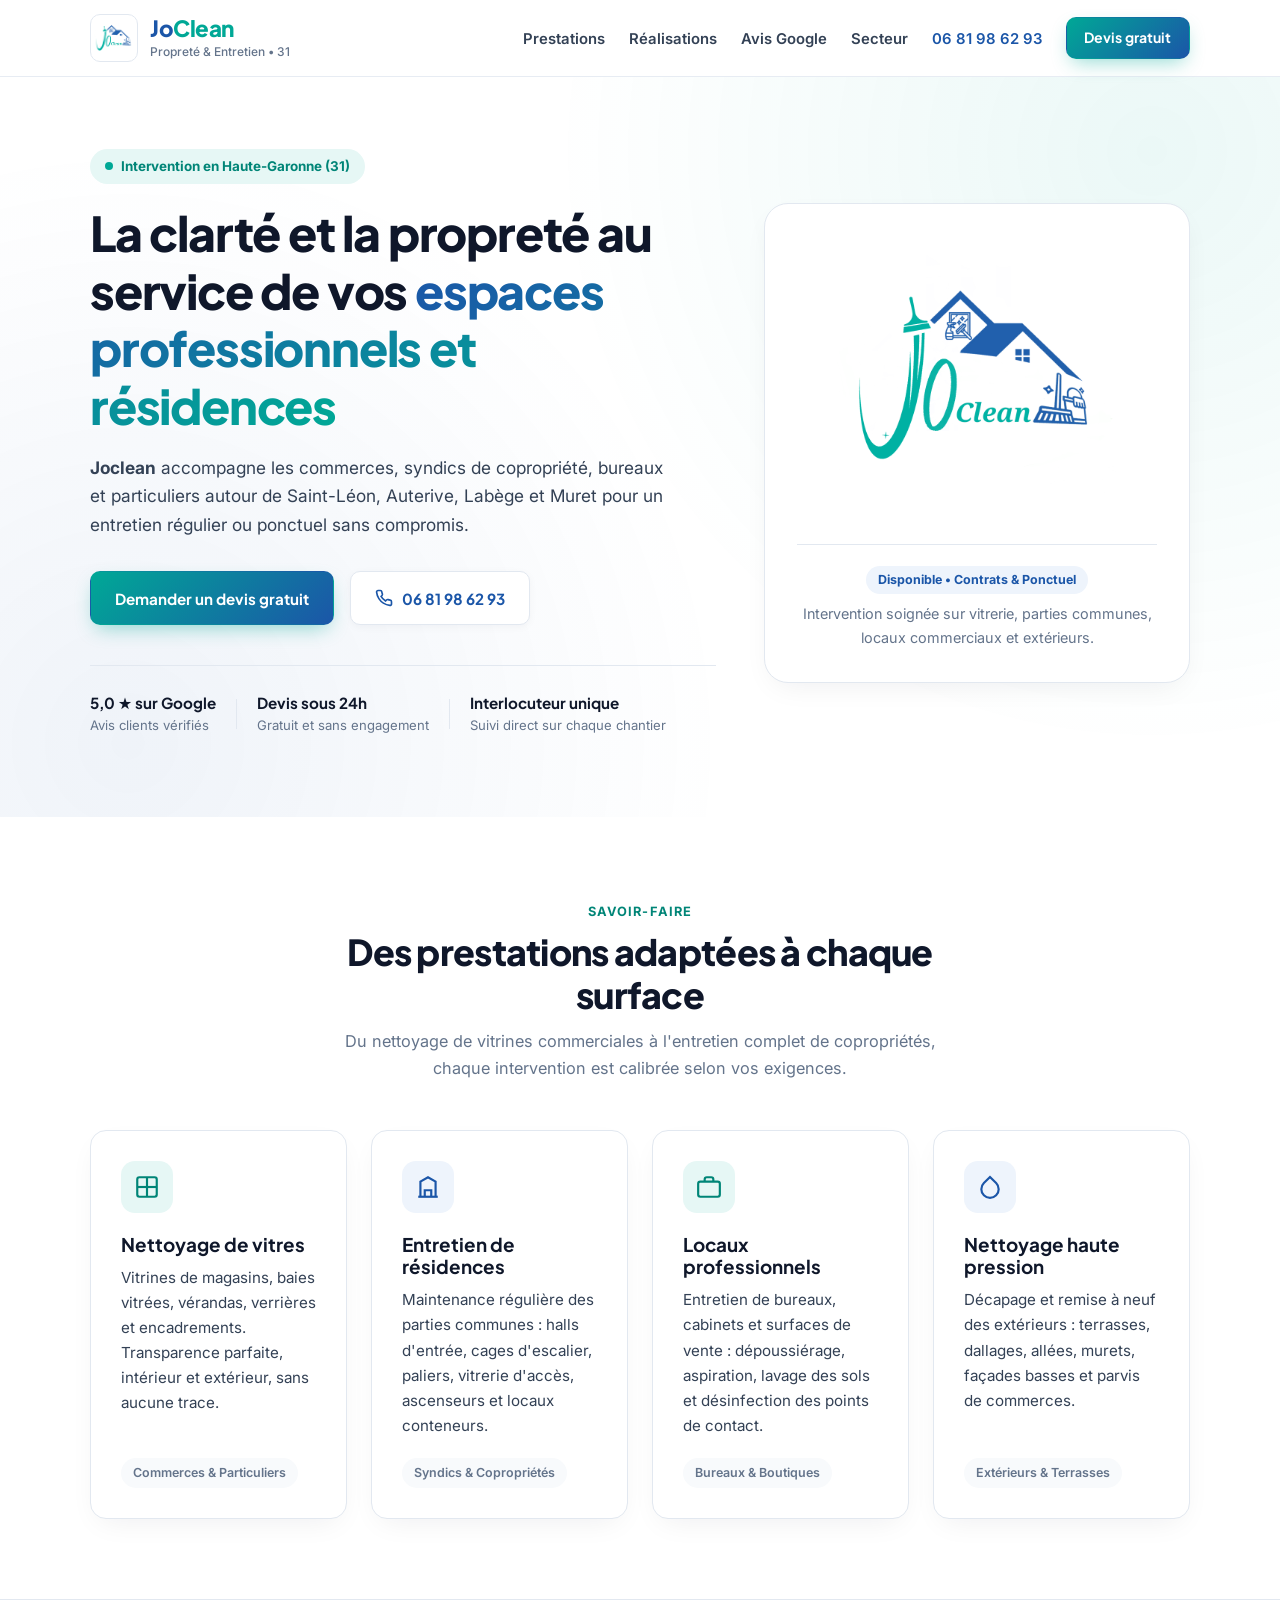
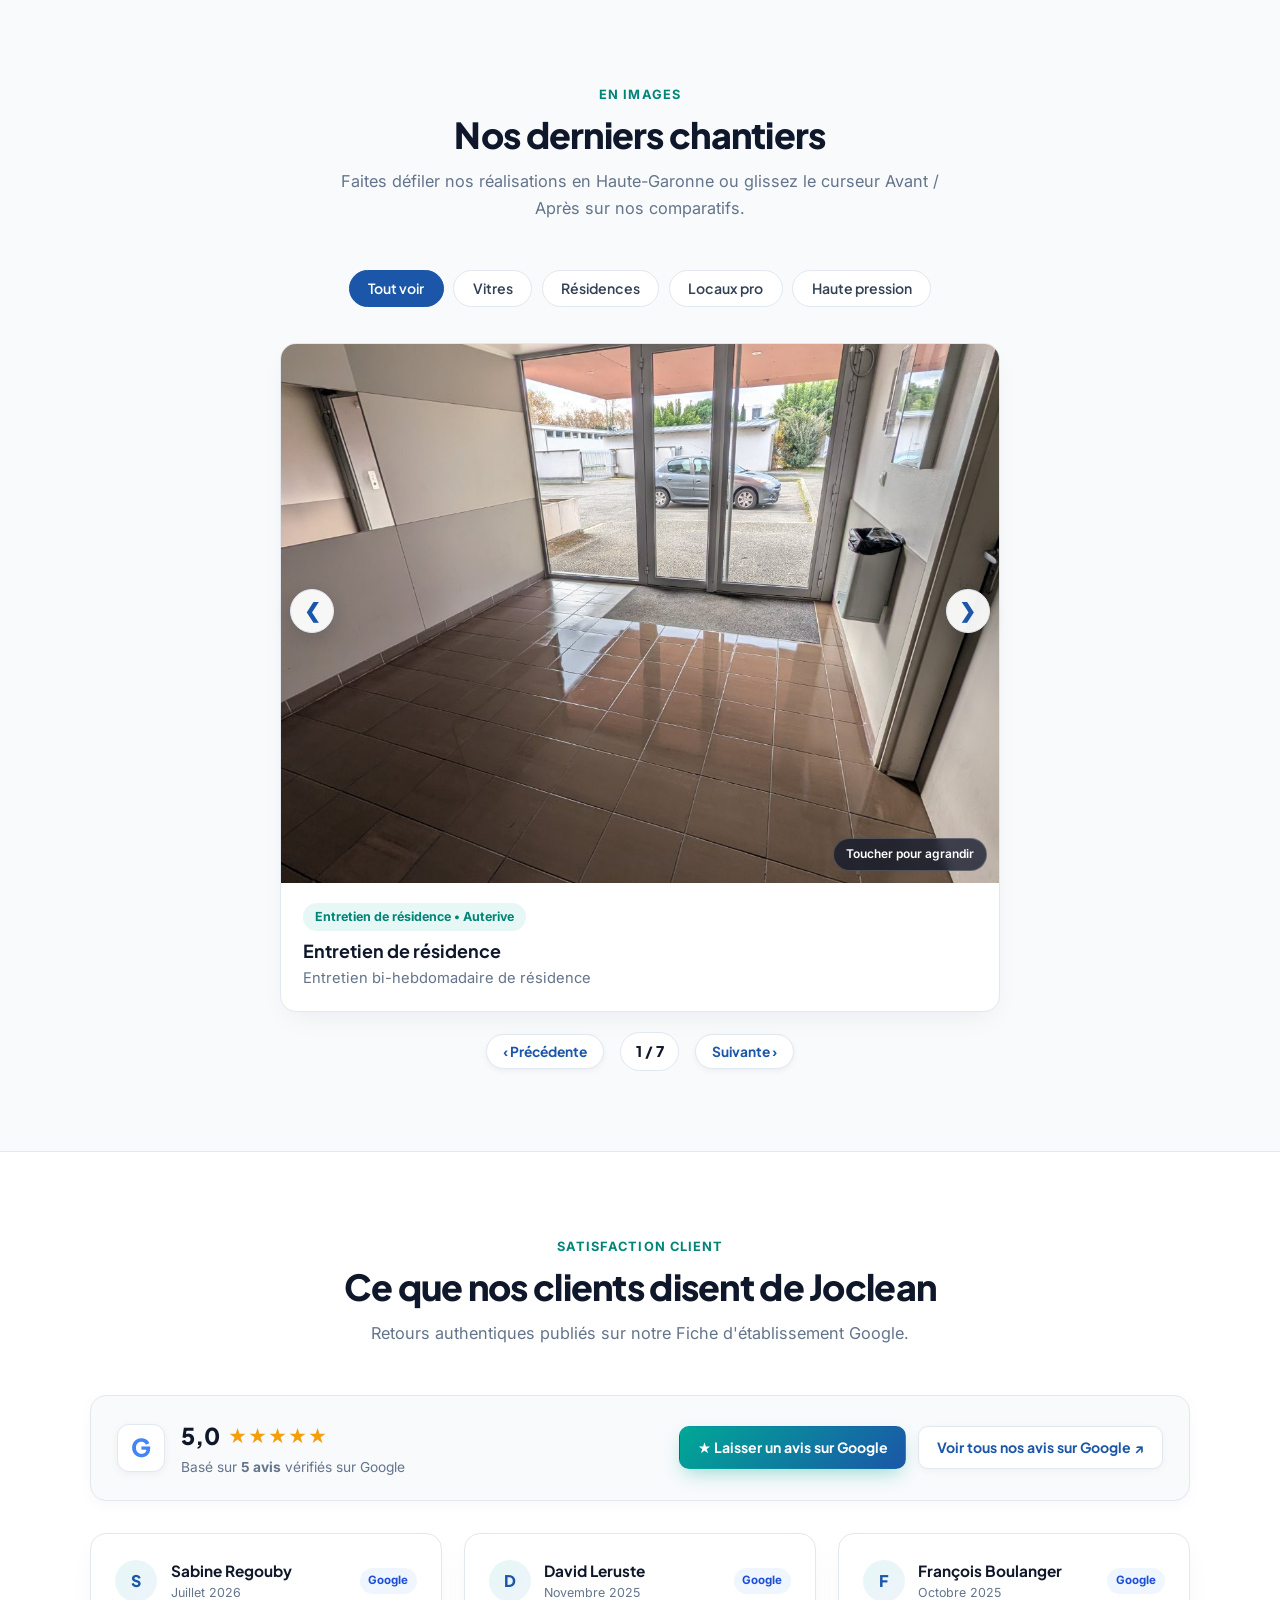
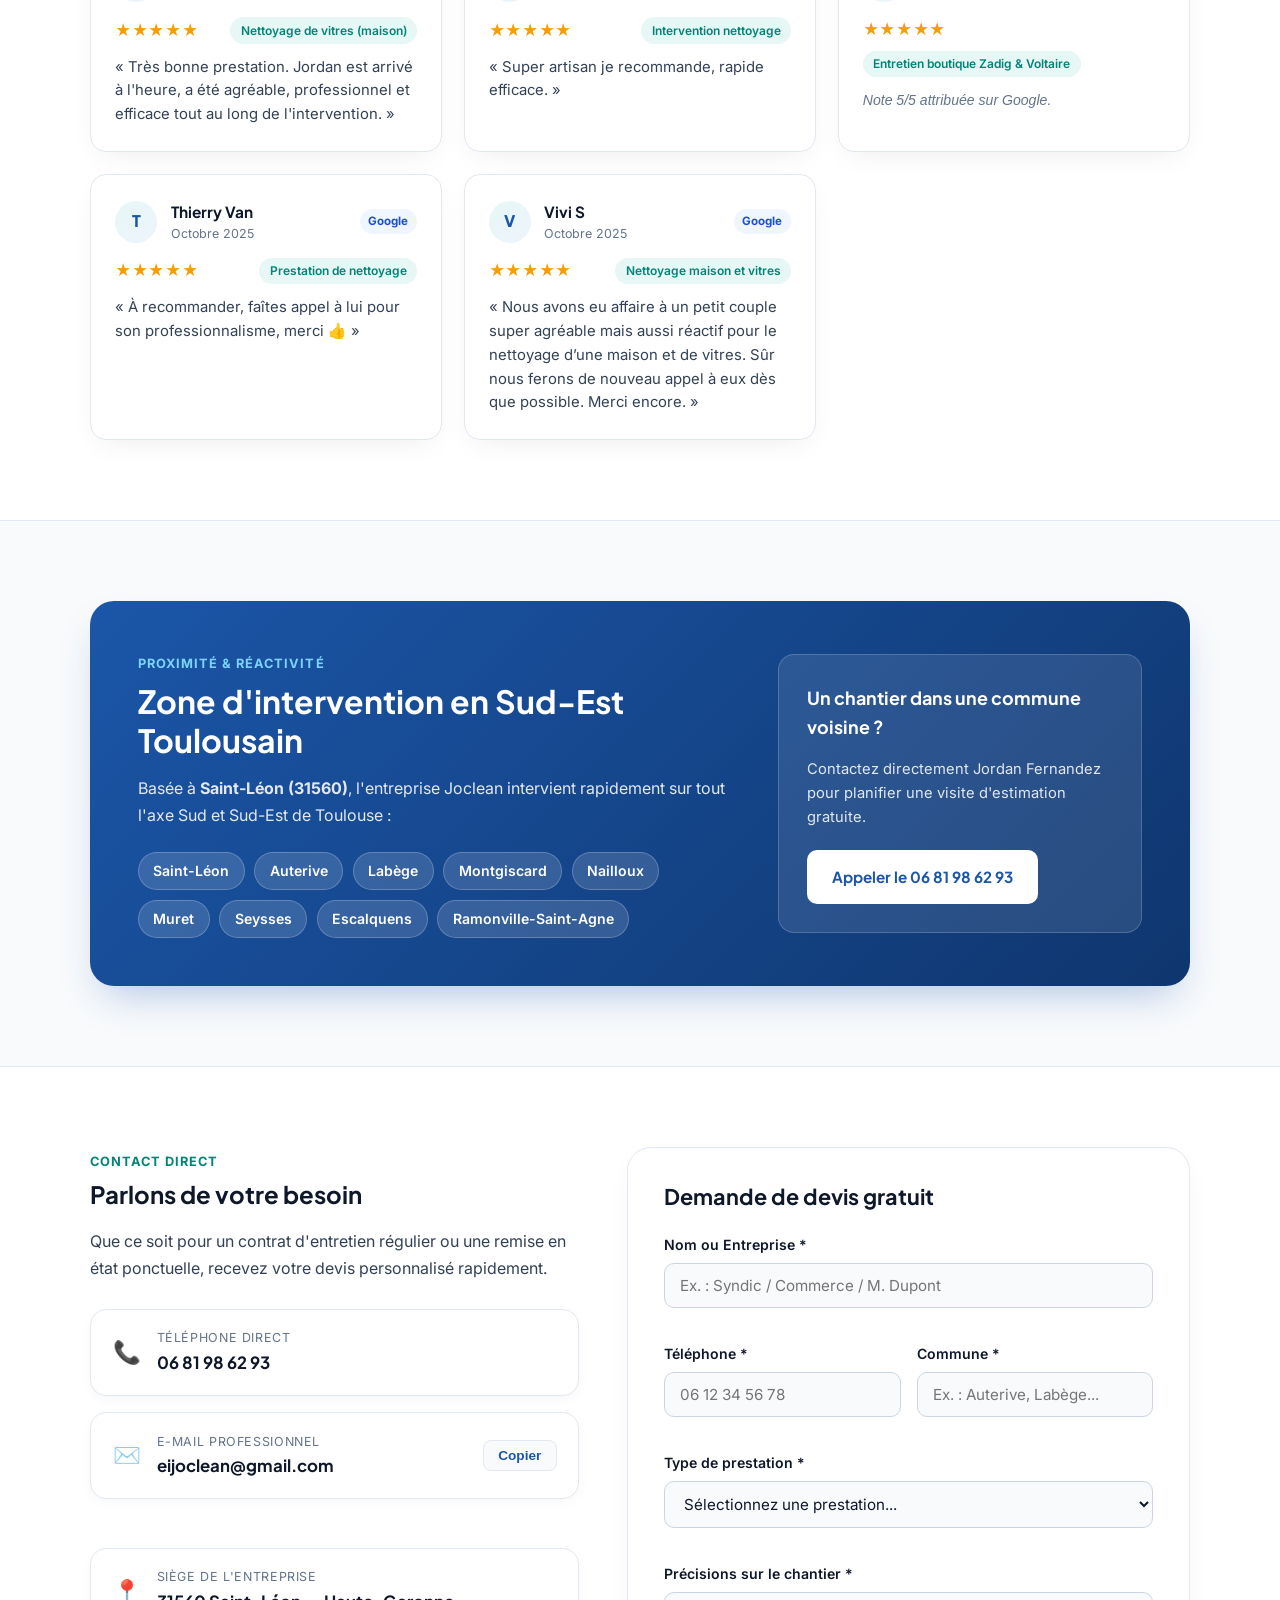
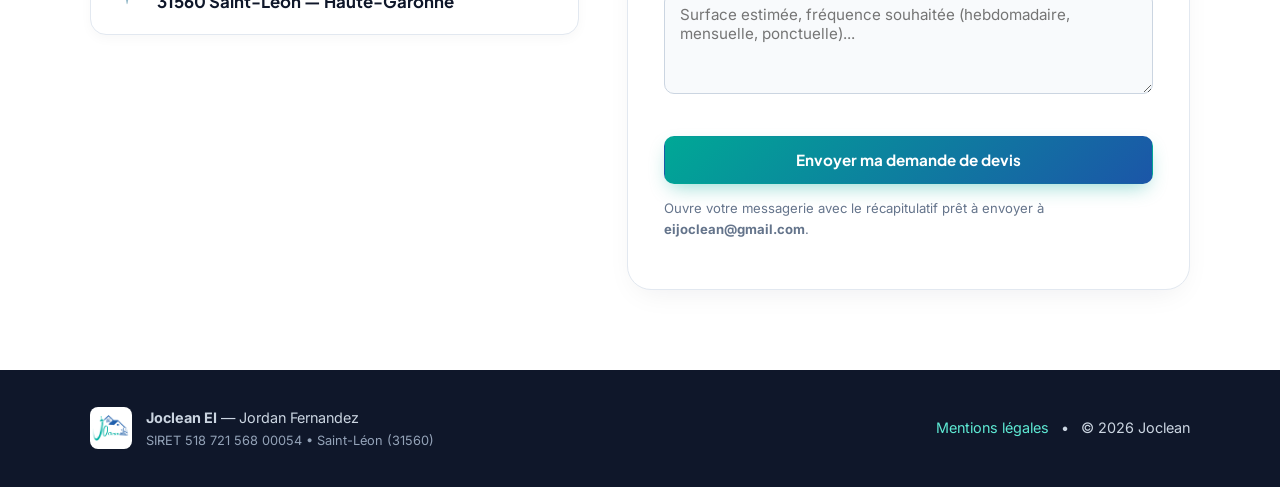
==== commit 7c3a17b8: "Add files via upload" ====
--- a/index.html
+++ b/index.html
@@ -245,7 +245,7 @@
           <p>Retours authentiques publiés sur notre Fiche d'établissement Google.</p>
         </div>
 
-        <!-- Bandeau récapitulatif Google 5,0 / 5 -->
+        <!-- Bandeau récapitulatif Google 5,0 / 5 avec 2 boutons séparés -->
         <div class="google-summary-bar">
           <div class="google-score-box">
             <span class="google-g-badge" aria-hidden="true">G</span>
@@ -262,7 +262,7 @@
             <a href="https://g.page/r/Cer1lmfHnfCTEAE/review" target="_blank" rel="noopener noreferrer" class="btn btn-primary btn-sm" id="btn-leave-review">
               ★ Laisser un avis sur Google
             </a>
-            <a href="https://g.page/r/Cer1lmfHnfCTEAE/review" target="_blank" rel="noopener noreferrer" class="btn btn-secondary btn-sm" id="btn-all-reviews">
+            <a href="https://www.google.com/maps/search/?api=1&query=Joclean+31560+Saint-L%C3%A9on" target="_blank" rel="noopener noreferrer" class="btn btn-secondary btn-sm" id="btn-all-reviews">
               Voir tous nos avis sur Google ↗
             </a>
           </div>
@@ -449,6 +449,6 @@
     </div>
   </dialog>
 
-  <script src="js/main.js?v=4"></script>
+  <script src="js/main.js?v=5"></script>
 </body>
 </html>
--- a/css/style.css
+++ b/css/style.css
@@ -8,6 +8,7 @@
   --brand-blue: #1b56a8;
   --brand-blue-dark: #144180;
   --brand-blue-soft: #eef4fc;
+  --star-gold: #f59e0b;
 
   --ink-900: #0f172a;
   --ink-700: #334155;
@@ -199,14 +200,14 @@
 .main-nav ul {
   display: flex;
   align-items: center;
-  gap: 1.75rem;
+  gap: 1.5rem;
   list-style: none;
   margin: 0;
   padding: 0;
 }
 
 .main-nav a:not(.btn) {
-  font-size: 0.94rem;
+  font-size: 0.93rem;
   font-weight: 600;
   color: var(--ink-700);
   transition: color 0.15s ease;
@@ -847,6 +848,182 @@
 }
 
 /* ==========================================================================
+   Section Avis Clients Google
+   ========================================================================== */
+.google-summary-bar {
+  display: flex;
+  flex-wrap: wrap;
+  align-items: center;
+  justify-content: space-between;
+  gap: 1.25rem;
+  background-color: var(--surface-soft);
+  border: 1px solid var(--border-light);
+  border-radius: var(--radius-md);
+  padding: 1.35rem 1.65rem;
+  margin-bottom: 2rem;
+  box-shadow: 0 4px 14px rgba(15, 23, 42, 0.03);
+}
+
+.google-score-box {
+  display: flex;
+  align-items: center;
+  gap: 1rem;
+}
+
+.google-g-badge {
+  width: 48px;
+  height: 48px;
+  border-radius: 12px;
+  background: #ffffff;
+  border: 1px solid var(--border-light);
+  display: inline-flex;
+  align-items: center;
+  justify-content: center;
+  font-family: "Plus Jakarta Sans", sans-serif;
+  font-size: 1.55rem;
+  font-weight: 800;
+  color: #4285f4;
+  box-shadow: 0 2px 8px rgba(15, 23, 42, 0.05);
+  flex-shrink: 0;
+}
+
+.google-score-line {
+  display: flex;
+  align-items: center;
+  gap: 0.5rem;
+}
+
+.google-score-line strong {
+  font-family: "Plus Jakarta Sans", sans-serif;
+  font-size: 1.45rem;
+  font-weight: 800;
+  color: var(--ink-900);
+}
+
+.google-stars {
+  color: var(--star-gold);
+  font-size: 1.15rem;
+  letter-spacing: 0.05em;
+}
+
+.google-count-label {
+  display: block;
+  font-size: 0.86rem;
+  color: var(--ink-500);
+}
+
+.google-cta-group {
+  display: flex;
+  flex-wrap: wrap;
+  gap: 0.75rem;
+}
+
+.reviews-grid {
+  display: grid;
+  grid-template-columns: repeat(auto-fit, minmax(280px, 1fr));
+  gap: 1.35rem;
+}
+
+.review-card {
+  display: flex;
+  flex-direction: column;
+  background-color: #ffffff;
+  border: 1px solid var(--border-light);
+  border-radius: var(--radius-md);
+  padding: 1.5rem;
+  box-shadow: var(--shadow-card);
+}
+
+.review-card-top {
+  display: flex;
+  align-items: center;
+  gap: 0.85rem;
+  margin-bottom: 0.85rem;
+}
+
+.review-avatar {
+  width: 42px;
+  height: 42px;
+  border-radius: 50%;
+  background: linear-gradient(135deg, var(--brand-teal-soft) 0%, var(--brand-blue-soft) 100%);
+  color: var(--brand-blue);
+  font-family: "Plus Jakarta Sans", sans-serif;
+  font-weight: 800;
+  font-size: 1rem;
+  display: inline-flex;
+  align-items: center;
+  justify-content: center;
+  flex-shrink: 0;
+}
+
+.review-author-info {
+  flex-grow: 1;
+  min-width: 0;
+}
+
+.review-author-info strong {
+  display: block;
+  font-family: "Plus Jakarta Sans", sans-serif;
+  font-size: 0.96rem;
+  color: var(--ink-900);
+}
+
+.review-date {
+  display: block;
+  font-size: 0.78rem;
+  color: var(--ink-500);
+}
+
+.review-google-tag {
+  font-size: 0.72rem;
+  font-weight: 700;
+  color: #1d4ed8;
+  background: #eff6ff;
+  padding: 0.2rem 0.55rem;
+  border-radius: 999px;
+  white-space: nowrap;
+}
+
+.review-stars-row {
+  display: flex;
+  align-items: center;
+  justify-content: space-between;
+  gap: 0.5rem;
+  margin-bottom: 0.75rem;
+  flex-wrap: wrap;
+}
+
+.review-stars {
+  color: var(--star-gold);
+  font-size: 0.98rem;
+  letter-spacing: 0.04em;
+}
+
+.review-service-pill {
+  font-size: 0.75rem;
+  font-weight: 600;
+  color: var(--brand-teal-dark);
+  background-color: var(--brand-teal-soft);
+  padding: 0.2rem 0.65rem;
+  border-radius: 999px;
+}
+
+.review-text {
+  margin: 0;
+  font-size: 0.93rem;
+  color: var(--ink-700);
+  line-height: 1.6;
+  flex-grow: 1;
+}
+
+.review-text-empty {
+  margin: 0;
+  font-size: 0.88rem;
+  font-style: italic;
+  color: var(--ink-500);
+}
+
+/* ==========================================================================
    Zone d'intervention
    ========================================================================== */
 .zone-card {
@@ -1286,6 +1463,14 @@
     gap: 0;
   }
 
+  .google-cta-group {
+    width: 100%;
+  }
+
+  .google-cta-group .btn {
+    flex: 1 1 220px;
+  }
+
   body {
     padding-bottom: 64px;
   }
